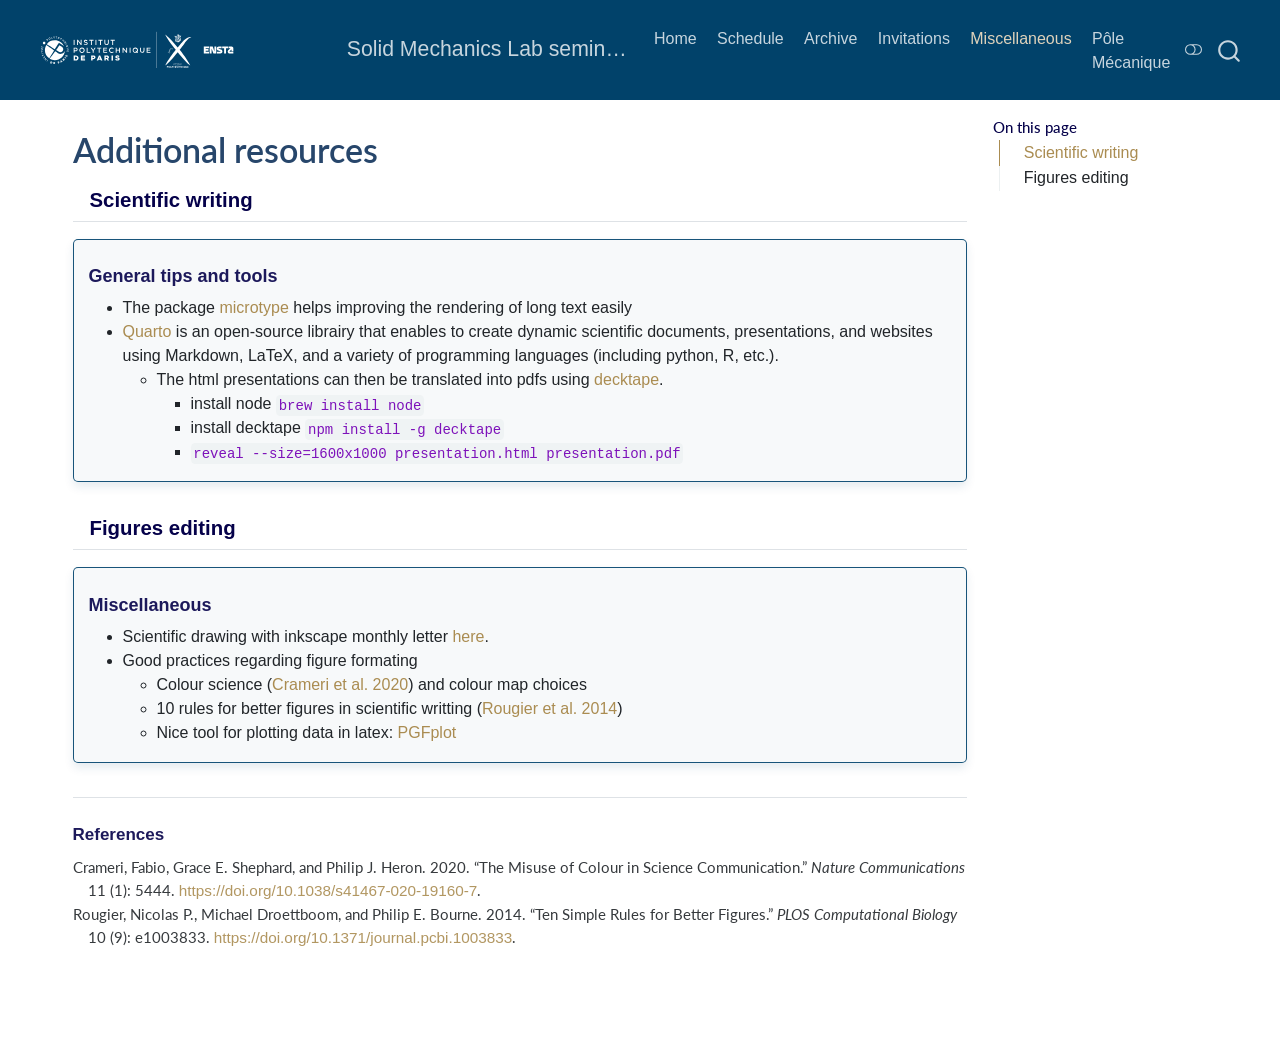
==== AdditionalResources.html @ 4ec73f39 "Built site for gh-pages" ====
<!DOCTYPE html>
<html xmlns="http://www.w3.org/1999/xhtml" lang="en" xml:lang="en"><head>

<meta charset="utf-8">
<meta name="generator" content="quarto-1.10.18">

<meta name="viewport" content="width=device-width, initial-scale=1.0, user-scalable=yes">


<title>Additional resources – Solid Mechanics Lab seminar series</title>
<style>
/* Default styles provided by pandoc.
** See https://pandoc.org/MANUAL.html#variables-for-html for config info.
*/
span.smallcaps{font-variant: small-caps;}
div.columns{display: flex; gap: 1.5em;}
div.column{flex: auto;}
@media screen {
div.columns{gap: min(4vw, 1.5em);}
div.column{overflow-x: auto;}
}
div.hanging-indent{margin-left: 1.5em; text-indent: -1.5em;}
ul.task-list{list-style: none;}
ul.task-list li input[type="checkbox"] {
  width: 0.8em;
  margin: 0 0.8em 0.2em -1em; /* quarto-specific, see https://github.com/quarto-dev/quarto-cli/issues/4556 */ 
  vertical-align: middle;
}
/* CSS for citations */
div.csl-bib-body { }
div.csl-entry {
  clear: both;
}
.hanging-indent div.csl-entry {
  margin-left:2em;
  text-indent:-2em;
}
div.csl-left-margin {
  min-width:2em;
  float:left;
}
div.csl-right-inline {
  margin-left:2em;
  padding-left:1em;
}
div.csl-indent {
  margin-left: 2em;
}</style>


<script src="site_libs/quarto-nav/quarto-nav.js"></script>
<script src="site_libs/quarto-nav/headroom.min.js"></script>
<script src="site_libs/clipboard/clipboard.min.js"></script>
<script src="site_libs/quarto-search/autocomplete.umd.js"></script>
<script src="site_libs/quarto-search/fuse.min.js"></script>
<script src="site_libs/quarto-search/quarto-search.js"></script>
<meta name="quarto:offset" content="./">
<script src="site_libs/quarto-html/quarto.js" type="module"></script>
<script src="site_libs/quarto-html/tabsets/tabsets.js" type="module"></script>
<script src="site_libs/quarto-html/popper.min.js"></script>
<script src="site_libs/quarto-html/tippy.umd.min.js"></script>
<script src="site_libs/quarto-html/anchor.min.js"></script>
<link href="site_libs/quarto-html/tippy.css" rel="stylesheet">
<link href="site_libs/quarto-html/quarto-syntax-highlighting-64a204ab8560d761af7679ceaba22944.css" rel="stylesheet" class="quarto-color-scheme" id="quarto-text-highlighting-styles">
<link href="site_libs/quarto-html/quarto-syntax-highlighting-dark-b85bc7c33db8c58e0ec93c3465666fed.css" rel="stylesheet" class="quarto-color-scheme quarto-color-alternate" id="quarto-text-highlighting-styles">
<link href="site_libs/quarto-html/quarto-syntax-highlighting-64a204ab8560d761af7679ceaba22944.css" rel="stylesheet" class="quarto-color-scheme-extra" id="quarto-text-highlighting-styles">
<script src="site_libs/bootstrap/bootstrap.min.js"></script>
<link href="site_libs/bootstrap/bootstrap-icons.css" rel="stylesheet">
<link href="site_libs/bootstrap/bootstrap-dbc9a0e3a4f76db7ffe2817734a18e4c.min.css" rel="stylesheet" append-hash="true" class="quarto-color-scheme" id="quarto-bootstrap" data-mode="light">
<link href="site_libs/bootstrap/bootstrap-dark-352607e11c19c17ea2bcebcb1cfaf583.min.css" rel="stylesheet" append-hash="true" class="quarto-color-scheme quarto-color-alternate" id="quarto-bootstrap" data-mode="dark">
<link href="site_libs/bootstrap/bootstrap-dbc9a0e3a4f76db7ffe2817734a18e4c.min.css" rel="stylesheet" append-hash="true" class="quarto-color-scheme-extra" id="quarto-bootstrap" data-mode="light">
<script src="site_libs/quarto-contrib/iconify-2.1.0/iconify-icon.min.js"></script>
<script id="quarto-search-options" type="application/json">{
  "location": "navbar",
  "copy-button": false,
  "collapse-after": 3,
  "panel-placement": "end",
  "type": "overlay",
  "limit": 50,
  "keyboard-shortcut": [
    "f",
    "/",
    "s"
  ],
  "show-item-context": false,
  "language": {
    "search-no-results-text": "No results",
    "search-matching-documents-text": "matching documents",
    "search-copy-link-title": "Copy link to search",
    "search-hide-matches-text": "Hide additional matches",
    "search-more-match-text": "more match in this document",
    "search-more-matches-text": "more matches in this document",
    "search-clear-button-title": "Clear",
    "search-text-placeholder": "",
    "search-detached-cancel-button-title": "Cancel",
    "search-submit-button-title": "Submit",
    "search-label": "Search"
  }
}</script>


<link rel="stylesheet" href="styles.css">
</head>

<body class="nav-fixed quarto-light"><script id="quarto-html-before-body" type="application/javascript">
    const toggleBodyColorMode = (bsSheetEl) => {
      const mode = bsSheetEl.getAttribute("data-mode");
      const bodyEl = window.document.querySelector("body");
      if (mode === "dark") {
        bodyEl.classList.add("quarto-dark");
        bodyEl.classList.remove("quarto-light");
      } else {
        bodyEl.classList.add("quarto-light");
        bodyEl.classList.remove("quarto-dark");
      }
    }
    const toggleBodyColorPrimary = () => {
      const bsSheetEl = window.document.querySelector("link#quarto-bootstrap:not([rel=disabled-stylesheet])");
      if (bsSheetEl) {
        toggleBodyColorMode(bsSheetEl);
      }
    }
    const setColorSchemeToggle = (alternate) => {
      const toggles = window.document.querySelectorAll('.quarto-color-scheme-toggle');
      for (let i=0; i < toggles.length; i++) {
        const toggle = toggles[i];
        if (toggle) {
          if (alternate) {
            toggle.classList.add("alternate");
          } else {
            toggle.classList.remove("alternate");
          }
        }
      }
    };
    const toggleColorMode = (alternate) => {
      // Switch the stylesheets
      const primaryStylesheets = window.document.querySelectorAll('link.quarto-color-scheme:not(.quarto-color-alternate)');
      const alternateStylesheets = window.document.querySelectorAll('link.quarto-color-scheme.quarto-color-alternate');
      manageTransitions('#quarto-margin-sidebar .nav-link', false);
      if (alternate) {
        // note: dark is layered on light, we don't disable primary!
        enableStylesheet(alternateStylesheets);
        for (const sheetNode of alternateStylesheets) {
          if (sheetNode.id === "quarto-bootstrap") {
            toggleBodyColorMode(sheetNode);
          }
        }
      } else {
        disableStylesheet(alternateStylesheets);
        enableStylesheet(primaryStylesheets)
        toggleBodyColorPrimary();
      }
      manageTransitions('#quarto-margin-sidebar .nav-link', true);
      // Switch the toggles
      setColorSchemeToggle(alternate)
      // Hack to workaround the fact that safari doesn't
      // properly recolor the scrollbar when toggling (#1455)
      if (navigator.userAgent.indexOf('Safari') > 0 && navigator.userAgent.indexOf('Chrome') == -1) {
        manageTransitions("body", false);
        window.scrollTo(0, 1);
        setTimeout(() => {
          window.scrollTo(0, 0);
          manageTransitions("body", true);
        }, 40);
      }
    }
    const disableStylesheet = (stylesheets) => {
      for (let i=0; i < stylesheets.length; i++) {
        const stylesheet = stylesheets[i];
        stylesheet.rel = 'disabled-stylesheet';
      }
    }
    const enableStylesheet = (stylesheets) => {
      for (let i=0; i < stylesheets.length; i++) {
        const stylesheet = stylesheets[i];
        if(stylesheet.rel !== 'stylesheet') { // for Chrome, which will still FOUC without this check
          stylesheet.rel = 'stylesheet';
        }
      }
    }
    const manageTransitions = (selector, allowTransitions) => {
      const els = window.document.querySelectorAll(selector);
      for (let i=0; i < els.length; i++) {
        const el = els[i];
        if (allowTransitions) {
          el.classList.remove('notransition');
        } else {
          el.classList.add('notransition');
        }
      }
    }
    const isFileUrl = () => {
      return window.location.protocol === 'file:';
    }
    const hasAlternateSentinel = () => {
      let styleSentinel = getColorSchemeSentinel();
      if (styleSentinel !== null) {
        return styleSentinel === "alternate";
      } else {
        return false;
      }
    }
    const setStyleSentinel = (alternate) => {
      const value = alternate ? "alternate" : "default";
      if (!isFileUrl()) {
        window.localStorage.setItem("quarto-color-scheme", value);
      } else {
        localAlternateSentinel = value;
      }
    }
    const getColorSchemeSentinel = () => {
      if (!isFileUrl()) {
        const storageValue = window.localStorage.getItem("quarto-color-scheme");
        return storageValue != null ? storageValue : localAlternateSentinel;
      } else {
        return localAlternateSentinel;
      }
    }
    const toggleGiscusIfUsed = (isAlternate, darkModeDefault) => {
      const baseTheme = document.querySelector('#giscus-base-theme')?.value ?? 'light';
      const alternateTheme = document.querySelector('#giscus-alt-theme')?.value ?? 'dark';
      let newTheme = '';
      if(authorPrefersDark) {
        newTheme = isAlternate ? baseTheme : alternateTheme;
      } else {
        newTheme = isAlternate ? alternateTheme : baseTheme;
      }
      const changeGiscusTheme = () => {
        // From: https://github.com/giscus/giscus/issues/336
        const sendMessage = (message) => {
          const iframe = document.querySelector('iframe.giscus-frame');
          if (!iframe) return;
          iframe.contentWindow.postMessage({ giscus: message }, 'https://giscus.app');
        }
        sendMessage({
          setConfig: {
            theme: newTheme
          }
        });
      }
      const isGiscussLoaded = window.document.querySelector('iframe.giscus-frame') !== null;
      if (isGiscussLoaded) {
        changeGiscusTheme();
      }
    };
    const authorPrefersDark = false;
    const darkModeDefault = authorPrefersDark;
      document.querySelector('link#quarto-text-highlighting-styles.quarto-color-scheme-extra').rel = 'disabled-stylesheet';
      document.querySelector('link#quarto-bootstrap.quarto-color-scheme-extra').rel = 'disabled-stylesheet';
    let localAlternateSentinel = darkModeDefault ? 'alternate' : 'default';
    // Dark / light mode switch
    window.quartoToggleColorScheme = () => {
      // Read the current dark / light value
      let toAlternate = !hasAlternateSentinel();
      toggleColorMode(toAlternate);
      setStyleSentinel(toAlternate);
      toggleGiscusIfUsed(toAlternate, darkModeDefault);
      window.dispatchEvent(new Event('resize'));
    };
    // Switch to dark mode if need be
    if (hasAlternateSentinel()) {
      toggleColorMode(true);
    } else {
      toggleColorMode(false);
    }
  </script>

<div id="quarto-search-results"></div>
  <header id="quarto-header" class="headroom fixed-top">
    <nav class="navbar navbar-expand-lg " data-bs-theme="dark">
      <div class="navbar-container container-fluid">
      <div class="navbar-brand-container mx-auto">
    <a href="./index.html" class="navbar-brand navbar-brand-logo">
    <img src="./Resources/Images/Logotype_IPP_X_ENSTA.svg" alt="" class="navbar-logo light-content">
    <img src="./Resources/Images/Logotype_IPP_X_ENSTA.svg" alt="" class="navbar-logo dark-content">
    </a>
    <a class="navbar-brand" href="./index.html">
    <span class="navbar-title">Solid Mechanics Lab seminar series</span>
    </a>
  </div>
            <div id="quarto-search" class="" title="Search"></div>
          <button class="navbar-toggler" type="button" data-bs-toggle="collapse" data-bs-target="#navbarCollapse" aria-controls="navbarCollapse" role="menu" aria-expanded="false" aria-label="Toggle navigation" onclick="if (window.quartoToggleHeadroom) { window.quartoToggleHeadroom(); }">
  <span class="navbar-toggler-icon"></span>
</button>
          <div class="collapse navbar-collapse" id="navbarCollapse">
            <ul class="navbar-nav navbar-nav-scroll ms-auto">
  <li class="nav-item">
    <a class="nav-link" href="./index.html"> 
<span class="menu-text">Home</span></a>
  </li>  
  <li class="nav-item">
    <a class="nav-link" href="./Schedule.html"> 
<span class="menu-text">Schedule</span></a>
  </li>  
  <li class="nav-item">
    <a class="nav-link" href="./PastSeminarsArchive.html"> 
<span class="menu-text">Archive</span></a>
  </li>  
  <li class="nav-item">
    <a class="nav-link" href="./Invitations.html"> 
<span class="menu-text">Invitations</span></a>
  </li>  
  <li class="nav-item">
    <a class="nav-link active" href="./AdditionalResources.html" aria-current="page"> 
<span class="menu-text">Miscellaneous</span></a>
  </li>  
  <li class="nav-item">
    <a class="nav-link" href="https://polemecanique.github.io"> 
<span class="menu-text">Pôle Mécanique</span></a>
  </li>  
</ul>
          </div> <!-- /navcollapse -->
            <div class="quarto-navbar-tools">
  <a href="" class="quarto-color-scheme-toggle quarto-navigation-tool  px-1" onclick="window.quartoToggleColorScheme(); return false;" title="Toggle dark mode"><i class="bi"></i></a>
</div>
      </div> <!-- /container-fluid -->
    </nav>
</header>
<!-- content -->
<div id="quarto-content" class="quarto-container page-columns page-rows-contents page-layout-full page-navbar">
<!-- sidebar -->
<!-- margin-sidebar -->
    <div id="quarto-margin-sidebar" class="sidebar margin-sidebar">
        <nav id="TOC" role="doc-toc" class="toc-active">
    <h2 id="toc-title">On this page</h2>
   
  <ul>
  <li><a href="#b58fc729-690b-4000-b19f-365a4093b2ff7b7b3c2069636f6e6966792066612d736f6c69643a70656e2d6e6962203e7d7d-scientific-writing" id="toc-b58fc729-690b-4000-b19f-365a4093b2ff7b7b3c2069636f6e6966792066612d736f6c69643a70656e2d6e6962203e7d7d-scientific-writing" class="nav-link active" data-scroll-target="#b58fc729-690b-4000-b19f-365a4093b2ff7b7b3c2069636f6e6966792066612d736f6c69643a70656e2d6e6962203e7d7d-scientific-writing"><iconify-icon role="img" inline="" icon="fa-solid:pen-nib" aria-label="Icon pen-nib from fa-solid Iconify.design set." title="Icon pen-nib from fa-solid Iconify.design set."></iconify-icon> &nbsp; Scientific writing</a>
  <ul class="collapse">
  <li><a href="#general-tips-and-tools" id="toc-general-tips-and-tools" class="nav-link" data-scroll-target="#general-tips-and-tools">General tips and tools</a></li>
  </ul></li>
  <li><a href="#b58fc729-690b-4000-b19f-365a4093b2ff7b7b3c2069636f6e696679206661362d736f6c69643a636f6d706173732d6472616674696e67203e7d7d-figures-editing" id="toc-b58fc729-690b-4000-b19f-365a4093b2ff7b7b3c2069636f6e696679206661362d736f6c69643a636f6d706173732d6472616674696e67203e7d7d-figures-editing" class="nav-link" data-scroll-target="#b58fc729-690b-4000-b19f-365a4093b2ff7b7b3c2069636f6e696679206661362d736f6c69643a636f6d706173732d6472616674696e67203e7d7d-figures-editing"><iconify-icon role="img" inline="" icon="fa6-solid:compass-drafting" aria-label="Icon compass-drafting from fa6-solid Iconify.design set." title="Icon compass-drafting from fa6-solid Iconify.design set."></iconify-icon> &nbsp; Figures editing</a>
  <ul class="collapse">
  <li><a href="#miscellaneous" id="toc-miscellaneous" class="nav-link" data-scroll-target="#miscellaneous">Miscellaneous</a></li>
  </ul></li>
  </ul>
</nav>
    </div>
<!-- main -->
<main class="content column-page-left" id="quarto-document-content">


<header id="title-block-header" class="quarto-title-block default">
<div class="quarto-title">
<h1 class="title">Additional resources</h1>
</div>



<div class="quarto-title-meta column-page-left">

    
  
    
  </div>
  


</header>


<section id="b58fc729-690b-4000-b19f-365a4093b2ff7b7b3c2069636f6e6966792066612d736f6c69643a70656e2d6e6962203e7d7d-scientific-writing" class="level2">
<h2 class="anchored" data-anchor-id="b58fc729-690b-4000-b19f-365a4093b2ff7b7b3c2069636f6e6966792066612d736f6c69643a70656e2d6e6962203e7d7d-scientific-writing"><iconify-icon role="img" inline="" icon="fa-solid:pen-nib" aria-label="Icon pen-nib from fa-solid Iconify.design set." title="Icon pen-nib from fa-solid Iconify.design set."></iconify-icon> &nbsp; Scientific writing</h2>
<section id="general-tips-and-tools" class="level3 talk-card">
<h3 class="anchored" data-anchor-id="general-tips-and-tools">General tips and tools</h3>
<ul>
<li>The package <a href="https://ctan.org/pkg/microtype">microtype</a> helps improving the rendering of long text easily</li>
<li><a href="https://quarto.org/">Quarto</a> is an open-source librairy that enables to create dynamic scientific documents, presentations, and websites using Markdown, LaTeX, and a variety of programming languages (including python, R, etc.).
<ul>
<li>The html presentations can then be translated into pdfs using <a href="https://github.com/astefanutti/decktape">decktape</a>.
<ul>
<li>install node <code>brew install node</code></li>
<li>install decktape <code>npm install -g decktape</code></li>
<li><code>reveal --size=1600x1000 presentation.html presentation.pdf</code></li>
</ul></li>
</ul></li>
</ul>
</section>
</section>
<section id="b58fc729-690b-4000-b19f-365a4093b2ff7b7b3c2069636f6e696679206661362d736f6c69643a636f6d706173732d6472616674696e67203e7d7d-figures-editing" class="level2">
<h2 class="anchored" data-anchor-id="b58fc729-690b-4000-b19f-365a4093b2ff7b7b3c2069636f6e696679206661362d736f6c69643a636f6d706173732d6472616674696e67203e7d7d-figures-editing"><iconify-icon role="img" inline="" icon="fa6-solid:compass-drafting" aria-label="Icon compass-drafting from fa6-solid Iconify.design set." title="Icon compass-drafting from fa6-solid Iconify.design set."></iconify-icon> &nbsp; Figures editing</h2>
<section id="miscellaneous" class="level3 talk-card">
<h3 class="anchored" data-anchor-id="miscellaneous">Miscellaneous</h3>
<ul>
<li>Scientific drawing with inkscape monthly letter <a href="https://dsinkscape.substack.com/about">here</a>.</li>
<li>Good practices regarding figure formating
<ul>
<li>Colour science <span class="citation" data-cites="crameriMisuseColourScience2020a">(<a href="#ref-crameriMisuseColourScience2020a" role="doc-biblioref">Crameri et al. 2020</a>)</span> and colour map choices</li>
<li>10 rules for better figures in scientific writting <span class="citation" data-cites="rougierTenSimpleRules2014a">(<a href="#ref-rougierTenSimpleRules2014a" role="doc-biblioref">Rougier et al. 2014</a>)</span></li>
<li>Nice tool for plotting data in latex: <a href="https://pgfplots.net/">PGFplot</a></li>
</ul></li>
</ul>
</section>



</section>

<div id="quarto-appendix" class="default"><section class="quarto-appendix-contents" role="doc-bibliography" id="quarto-bibliography"><h2 class="anchored quarto-appendix-heading">References</h2><div id="refs" class="references csl-bib-body hanging-indent" role="list">
<div id="ref-crameriMisuseColourScience2020a" class="csl-entry" role="listitem">
Crameri, Fabio, Grace E. Shephard, and Philip J. Heron. 2020. <span>“The Misuse of Colour in Science Communication.”</span> <em>Nature Communications</em> 11 (1): 5444. <a href="https://doi.org/10.1038/s41467-020-19160-7">https://doi.org/10.1038/s41467-020-19160-7</a>.
</div>
<div id="ref-rougierTenSimpleRules2014a" class="csl-entry" role="listitem">
Rougier, Nicolas P., Michael Droettboom, and Philip E. Bourne. 2014. <span>“Ten <span>Simple Rules</span> for <span>Better Figures</span>.”</span> <em>PLOS Computational Biology</em> 10 (9): e1003833. <a href="https://doi.org/10.1371/journal.pcbi.1003833">https://doi.org/10.1371/journal.pcbi.1003833</a>.
</div>
</div></section></div></main> <!-- /main -->
<script id="quarto-html-after-body" type="application/javascript">
  window.document.addEventListener("DOMContentLoaded", function (event) {
    // Ensure there is a toggle, if there isn't float one in the top right
    if (window.document.querySelector('.quarto-color-scheme-toggle') === null) {
      const a = window.document.createElement('a');
      a.classList.add('top-right');
      a.classList.add('quarto-color-scheme-toggle');
      a.href = "";
      a.onclick = function() { try { window.quartoToggleColorScheme(); } catch {} return false; };
      const i = window.document.createElement("i");
      i.classList.add('bi');
      a.appendChild(i);
      window.document.body.appendChild(a);
    }
    setColorSchemeToggle(hasAlternateSentinel())
    const icon = "";
    const anchorJS = new window.AnchorJS();
    anchorJS.options = {
      placement: 'right',
      icon: icon
    };
    anchorJS.add('.anchored');
    const isCodeAnnotation = (el) => {
      for (const clz of el.classList) {
        if (clz.startsWith('code-annotation-')) {                     
          return true;
        }
      }
      return false;
    }
    const onCopySuccess = function(e) {
      // button target
      const button = e.trigger;
      // don't keep focus
      button.blur();
      // flash "checked"
      button.classList.add('code-copy-button-checked');
      var currentTitle = button.getAttribute("title");
      button.setAttribute("title", "Copied!");
      let tooltip;
      if (window.bootstrap) {
        button.setAttribute("data-bs-toggle", "tooltip");
        button.setAttribute("data-bs-placement", "left");
        button.setAttribute("data-bs-title", "Copied!");
        tooltip = new bootstrap.Tooltip(button, 
          { trigger: "manual", 
            customClass: "code-copy-button-tooltip",
            offset: [0, -8]});
        tooltip.show();    
      }
      setTimeout(function() {
        if (tooltip) {
          tooltip.hide();
          button.removeAttribute("data-bs-title");
          button.removeAttribute("data-bs-toggle");
          button.removeAttribute("data-bs-placement");
        }
        button.setAttribute("title", currentTitle);
        button.classList.remove('code-copy-button-checked');
      }, 1000);
      // clear code selection
      e.clearSelection();
    }
    const getTextToCopy = function(trigger) {
      const outerScaffold = trigger.parentElement.cloneNode(true);
      const codeEl = outerScaffold.querySelector('code');
      for (const childEl of codeEl.children) {
        if (isCodeAnnotation(childEl)) {
          childEl.remove();
        }
      }
      return codeEl.innerText;
    }
    const clipboard = new window.ClipboardJS('.code-copy-button:not([data-in-quarto-modal])', {
      text: getTextToCopy
    });
    clipboard.on('success', onCopySuccess);
    if (window.document.getElementById('quarto-embedded-source-code-modal')) {
      const clipboardModal = new window.ClipboardJS('.code-copy-button[data-in-quarto-modal]', {
        text: getTextToCopy,
        container: window.document.getElementById('quarto-embedded-source-code-modal')
      });
      clipboardModal.on('success', onCopySuccess);
    }
      var localhostRegex = new RegExp(/^(?:http|https):\/\/localhost\:?[0-9]*\//);
      var mailtoRegex = new RegExp(/^mailto:/);
        var filterRegex = new RegExp("https:\/\/polemecanique\.github\.io\/");
      var isInternal = (href) => {
          return filterRegex.test(href) || localhostRegex.test(href) || mailtoRegex.test(href);
      }
      // Inspect non-navigation links and adorn them if external
     var links = window.document.querySelectorAll('a[href]:not(.nav-link):not(.navbar-brand):not(.toc-action):not(.sidebar-link):not(.sidebar-item-toggle):not(.pagination-link):not(.no-external):not([aria-hidden]):not(.dropdown-item):not(.quarto-navigation-tool):not(.about-link)');
      for (var i=0; i<links.length; i++) {
        const link = links[i];
        if (!isInternal(link.href)) {
          // undo the damage that might have been done by quarto-nav.js in the case of
          // links that we want to consider external
          if (link.dataset.originalHref !== undefined) {
            link.href = link.dataset.originalHref;
          }
        }
      }
    function tippyHover(el, contentFn, onTriggerFn, onUntriggerFn) {
      const config = {
        allowHTML: true,
        maxWidth: 500,
        delay: 100,
        arrow: false,
        appendTo: function(el) {
            return el.parentElement;
        },
        interactive: true,
        interactiveBorder: 10,
        theme: 'quarto',
        placement: 'bottom-start',
      };
      if (contentFn) {
        config.content = contentFn;
      }
      if (onTriggerFn) {
        config.onTrigger = onTriggerFn;
      }
      if (onUntriggerFn) {
        config.onUntrigger = onUntriggerFn;
      }
      window.tippy(el, config); 
    }
    const noterefs = window.document.querySelectorAll('a[role="doc-noteref"]');
    for (var i=0; i<noterefs.length; i++) {
      const ref = noterefs[i];
      tippyHover(ref, function() {
        // use id or data attribute instead here
        let href = ref.getAttribute('data-footnote-href') || ref.getAttribute('href');
        try { href = new URL(href).hash; } catch {}
        const id = href.replace(/^#\/?/, "");
        const note = window.document.getElementById(id);
        if (note) {
          return note.innerHTML;
        } else {
          return "";
        }
      });
    }
    const xrefs = window.document.querySelectorAll('a.quarto-xref');
    const processXRef = (id, note) => {
      // Strip column container classes
      const stripColumnClz = (el) => {
        el.classList.remove("page-full", "page-columns");
        if (el.children) {
          for (const child of el.children) {
            stripColumnClz(child);
          }
        }
      }
      stripColumnClz(note)
      if (id === null || id.startsWith('sec-')) {
        // Special case sections, only their first couple elements
        const container = document.createElement("div");
        if (note.children && note.children.length > 2) {
          container.appendChild(note.children[0].cloneNode(true));
          for (let i = 1; i < note.children.length; i++) {
            const child = note.children[i];
            if (child.tagName === "P" && child.innerText === "") {
              continue;
            } else {
              container.appendChild(child.cloneNode(true));
              break;
            }
          }
          if (window.Quarto?.typesetMath) {
            window.Quarto.typesetMath(container);
          }
          return container.innerHTML
        } else {
          if (window.Quarto?.typesetMath) {
            window.Quarto.typesetMath(note);
          }
          return note.innerHTML;
        }
      } else {
        // Remove any anchor links if they are present
        const anchorLink = note.querySelector('a.anchorjs-link');
        if (anchorLink) {
          anchorLink.remove();
        }
        if (window.Quarto?.typesetMath) {
          window.Quarto.typesetMath(note);
        }
        if (note.classList.contains("callout")) {
          return note.outerHTML;
        } else {
          return note.innerHTML;
        }
      }
    }
    for (var i=0; i<xrefs.length; i++) {
      const xref = xrefs[i];
      tippyHover(xref, undefined, function(instance) {
        instance.disable();
        let url = xref.getAttribute('href');
        let hash = undefined; 
        if (url.startsWith('#')) {
          hash = url;
        } else {
          try { hash = new URL(url).hash; } catch {}
        }
        if (hash) {
          const id = hash.replace(/^#\/?/, "");
          const note = window.document.getElementById(id);
          if (note !== null) {
            try {
              const html = processXRef(id, note.cloneNode(true));
              instance.setContent(html);
            } finally {
              instance.enable();
              instance.show();
            }
          } else {
            // See if we can fetch this
            fetch(url.split('#')[0])
            .then(res => res.text())
            .then(html => {
              const parser = new DOMParser();
              const htmlDoc = parser.parseFromString(html, "text/html");
              const note = htmlDoc.getElementById(id);
              if (note !== null) {
                const html = processXRef(id, note);
                instance.setContent(html);
              } 
            }).finally(() => {
              instance.enable();
              instance.show();
            });
          }
        } else {
          // See if we can fetch a full url (with no hash to target)
          // This is a special case and we should probably do some content thinning / targeting
          fetch(url)
          .then(res => res.text())
          .then(html => {
            const parser = new DOMParser();
            const htmlDoc = parser.parseFromString(html, "text/html");
            const note = htmlDoc.querySelector('main.content');
            if (note !== null) {
              // This should only happen for chapter cross references
              // (since there is no id in the URL)
              // remove the first header
              if (note.children.length > 0 && note.children[0].tagName === "HEADER") {
                note.children[0].remove();
              }
              const html = processXRef(null, note);
              instance.setContent(html);
            } 
          }).finally(() => {
            instance.enable();
            instance.show();
          });
        }
      }, function(instance) {
      });
    }
        let selectedAnnoteEl;
        const selectorForAnnotation = ( cell, annotation) => {
          let cellAttr = 'data-code-cell="' + cell + '"';
          let lineAttr = 'data-code-annotation="' +  annotation + '"';
          const selector = 'span[' + cellAttr + '][' + lineAttr + ']';
          return selector;
        }
        const selectCodeLines = (annoteEl) => {
          const doc = window.document;
          const targetCell = annoteEl.getAttribute("data-target-cell");
          const targetAnnotation = annoteEl.getAttribute("data-target-annotation");
          const annoteSpan = window.document.querySelector(selectorForAnnotation(targetCell, targetAnnotation));
          const lines = annoteSpan.getAttribute("data-code-lines").split(",");
          const lineIds = lines.map((line) => {
            return targetCell + "-" + line;
          })
          let top = null;
          let height = null;
          let parent = null;
          if (lineIds.length > 0) {
              //compute the position of the single el (top and bottom and make a div)
              const el = window.document.getElementById(lineIds[0]);
              top = el.offsetTop;
              height = el.offsetHeight;
              parent = el.parentElement.parentElement;
            if (lineIds.length > 1) {
              const lastEl = window.document.getElementById(lineIds[lineIds.length - 1]);
              const bottom = lastEl.offsetTop + lastEl.offsetHeight;
              height = bottom - top;
            }
            if (top !== null && height !== null && parent !== null) {
              // cook up a div (if necessary) and position it 
              let div = window.document.getElementById("code-annotation-line-highlight");
              if (div === null) {
                div = window.document.createElement("div");
                div.setAttribute("id", "code-annotation-line-highlight");
                div.style.position = 'absolute';
                parent.appendChild(div);
              }
              div.style.top = top - 2 + "px";
              div.style.height = height + 4 + "px";
              div.style.left = 0;
              let gutterDiv = window.document.getElementById("code-annotation-line-highlight-gutter");
              if (gutterDiv === null) {
                gutterDiv = window.document.createElement("div");
                gutterDiv.setAttribute("id", "code-annotation-line-highlight-gutter");
                gutterDiv.style.position = 'absolute';
                const codeCell = window.document.getElementById(targetCell);
                const gutter = codeCell.querySelector('.code-annotation-gutter');
                gutter.appendChild(gutterDiv);
              }
              gutterDiv.style.top = top - 2 + "px";
              gutterDiv.style.height = height + 4 + "px";
            }
            selectedAnnoteEl = annoteEl;
          }
        };
        const unselectCodeLines = () => {
          const elementsIds = ["code-annotation-line-highlight", "code-annotation-line-highlight-gutter"];
          elementsIds.forEach((elId) => {
            const div = window.document.getElementById(elId);
            if (div) {
              div.remove();
            }
          });
          selectedAnnoteEl = undefined;
        };
          // Handle positioning of the toggle
      window.addEventListener(
        "resize",
        throttle(() => {
          elRect = undefined;
          if (selectedAnnoteEl) {
            selectCodeLines(selectedAnnoteEl);
          }
        }, 10)
      );
      function throttle(fn, ms) {
      let throttle = false;
      let timer;
        return (...args) => {
          if(!throttle) { // first call gets through
              fn.apply(this, args);
              throttle = true;
          } else { // all the others get throttled
              if(timer) clearTimeout(timer); // cancel #2
              timer = setTimeout(() => {
                fn.apply(this, args);
                timer = throttle = false;
              }, ms);
          }
        };
      }
        // Attach click handler to the DT
        const annoteDls = window.document.querySelectorAll('dt[data-target-cell]');
        for (const annoteDlNode of annoteDls) {
          annoteDlNode.addEventListener('click', (event) => {
            const clickedEl = event.target;
            if (clickedEl !== selectedAnnoteEl) {
              unselectCodeLines();
              const activeEl = window.document.querySelector('dt[data-target-cell].code-annotation-active');
              if (activeEl) {
                activeEl.classList.remove('code-annotation-active');
              }
              selectCodeLines(clickedEl);
              clickedEl.classList.add('code-annotation-active');
            } else {
              // Unselect the line
              unselectCodeLines();
              clickedEl.classList.remove('code-annotation-active');
            }
          });
        }
    const findCites = (el) => {
      const parentEl = el.parentElement;
      if (parentEl) {
        const cites = parentEl.dataset.cites;
        if (cites) {
          return {
            el,
            cites: cites.split(' ')
          };
        } else {
          return findCites(el.parentElement)
        }
      } else {
        return undefined;
      }
    };
    var bibliorefs = window.document.querySelectorAll('a[role="doc-biblioref"]');
    for (var i=0; i<bibliorefs.length; i++) {
      const ref = bibliorefs[i];
      const citeInfo = findCites(ref);
      if (citeInfo) {
        tippyHover(citeInfo.el, function() {
          var popup = window.document.createElement('div');
          citeInfo.cites.forEach(function(cite) {
            var citeDiv = window.document.createElement('div');
            citeDiv.classList.add('hanging-indent');
            citeDiv.classList.add('csl-entry');
            var biblioDiv = window.document.getElementById('ref-' + cite);
            if (biblioDiv) {
              citeDiv.innerHTML = biblioDiv.innerHTML;
            }
            popup.appendChild(citeDiv);
          });
          return popup.innerHTML;
        });
      }
    }
  });
  </script>
</div> <!-- /content -->




</body></html>
---- site_libs/quarto-html/tippy.css ----
.tippy-box[data-animation=fade][data-state=hidden]{opacity:0}[data-tippy-root]{max-width:calc(100vw - 10px)}.tippy-box{position:relative;background-color:#333;color:#fff;border-radius:4px;font-size:14px;line-height:1.4;white-space:normal;outline:0;transition-property:transform,visibility,opacity}.tippy-box[data-placement^=top]>.tippy-arrow{bottom:0}.tippy-box[data-placement^=top]>.tippy-arrow:before{bottom:-7px;left:0;border-width:8px 8px 0;border-top-color:initial;transform-origin:center top}.tippy-box[data-placement^=bottom]>.tippy-arrow{top:0}.tippy-box[data-placement^=bottom]>.tippy-arrow:before{top:-7px;left:0;border-width:0 8px 8px;border-bottom-color:initial;transform-origin:center bottom}.tippy-box[data-placement^=left]>.tippy-arrow{right:0}.tippy-box[data-placement^=left]>.tippy-arrow:before{border-width:8px 0 8px 8px;border-left-color:initial;right:-7px;transform-origin:center left}.tippy-box[data-placement^=right]>.tippy-arrow{left:0}.tippy-box[data-placement^=right]>.tippy-arrow:before{left:-7px;border-width:8px 8px 8px 0;border-right-color:initial;transform-origin:center right}.tippy-box[data-inertia][data-state=visible]{transition-timing-function:cubic-bezier(.54,1.5,.38,1.11)}.tippy-arrow{width:16px;height:16px;color:#333}.tippy-arrow:before{content:"";position:absolute;border-color:transparent;border-style:solid}.tippy-content{position:relative;padding:5px 9px;z-index:1}
---- site_libs/quarto-html/quarto-syntax-highlighting-64a204ab8560d761af7679ceaba22944.css ----
/* quarto syntax highlight colors */
:root {
  --quarto-hl-ot-color: #003B4F;
  --quarto-hl-at-color: #657422;
  --quarto-hl-ss-color: #20794D;
  --quarto-hl-an-color: #5E5E5E;
  --quarto-hl-fu-color: #4758AB;
  --quarto-hl-st-color: #20794D;
  --quarto-hl-cf-color: #003B4F;
  --quarto-hl-op-color: #5E5E5E;
  --quarto-hl-er-color: #AD0000;
  --quarto-hl-bn-color: #AD0000;
  --quarto-hl-al-color: #AD0000;
  --quarto-hl-va-color: #111111;
  --quarto-hl-bu-color: inherit;
  --quarto-hl-ex-color: inherit;
  --quarto-hl-pp-color: #AD0000;
  --quarto-hl-in-color: #5E5E5E;
  --quarto-hl-vs-color: #20794D;
  --quarto-hl-wa-color: #5E5E5E;
  --quarto-hl-do-color: #5E5E5E;
  --quarto-hl-im-color: #00769E;
  --quarto-hl-ch-color: #20794D;
  --quarto-hl-dt-color: #AD0000;
  --quarto-hl-fl-color: #AD0000;
  --quarto-hl-co-color: #5E5E5E;
  --quarto-hl-cv-color: #5E5E5E;
  --quarto-hl-cn-color: #8f5902;
  --quarto-hl-sc-color: #5E5E5E;
  --quarto-hl-dv-color: #AD0000;
  --quarto-hl-kw-color: #003B4F;
}

/* other quarto variables */
:root {
  --quarto-font-monospace: SFMono-Regular, Menlo, Monaco, Consolas, "Liberation Mono", "Courier New", monospace;
}

/* syntax highlight based on Pandoc's rules */
pre > code.sourceCode > span {
  color: #003B4F;
}

code.sourceCode > span {
  color: #003B4F;
}

div.sourceCode,
div.sourceCode pre.sourceCode {
  color: #003B4F;
}

/* Normal */
code span {
  color: #003B4F;
}

/* Alert */
code span.al {
  color: #AD0000;
  font-style: inherit;
}

/* Annotation */
code span.an {
  color: #5E5E5E;
  font-style: inherit;
}

/* Attribute */
code span.at {
  color: #657422;
  font-style: inherit;
}

/* BaseN */
code span.bn {
  color: #AD0000;
  font-style: inherit;
}

/* BuiltIn */
code span.bu {
  font-style: inherit;
}

/* ControlFlow */
code span.cf {
  color: #003B4F;
  font-weight: bold;
  font-style: inherit;
}

/* Char */
code span.ch {
  color: #20794D;
  font-style: inherit;
}

/* Constant */
code span.cn {
  color: #8f5902;
  font-style: inherit;
}

/* Comment */
code span.co {
  color: #5E5E5E;
  font-style: inherit;
}

/* CommentVar */
code span.cv {
  color: #5E5E5E;
  font-style: italic;
}

/* Documentation */
code span.do {
  color: #5E5E5E;
  font-style: italic;
}

/* DataType */
code span.dt {
  color: #AD0000;
  font-style: inherit;
}

/* DecVal */
code span.dv {
  color: #AD0000;
  font-style: inherit;
}

/* Error */
code span.er {
  color: #AD0000;
  font-style: inherit;
}

/* Extension */
code span.ex {
  font-style: inherit;
}

/* Float */
code span.fl {
  color: #AD0000;
  font-style: inherit;
}

/* Function */
code span.fu {
  color: #4758AB;
  font-style: inherit;
}

/* Import */
code span.im {
  color: #00769E;
  font-style: inherit;
}

/* Information */
code span.in {
  color: #5E5E5E;
  font-style: inherit;
}

/* Keyword */
code span.kw {
  color: #003B4F;
  font-weight: bold;
  font-style: inherit;
}

/* Operator */
code span.op {
  color: #5E5E5E;
  font-style: inherit;
}

/* Other */
code span.ot {
  color: #003B4F;
  font-style: inherit;
}

/* Preprocessor */
code span.pp {
  color: #AD0000;
  font-style: inherit;
}

/* SpecialChar */
code span.sc {
  color: #5E5E5E;
  font-style: inherit;
}

/* SpecialString */
code span.ss {
  color: #20794D;
  font-style: inherit;
}

/* String */
code span.st {
  color: #20794D;
  font-style: inherit;
}

/* Variable */
code span.va {
  color: #111111;
  font-style: inherit;
}

/* VerbatimString */
code span.vs {
  color: #20794D;
  font-style: inherit;
}

/* Warning */
code span.wa {
  color: #5E5E5E;
  font-style: italic;
}

.prevent-inlining {
  content: "</";
}

/*# sourceMappingURL=9d8d5bb603a83b8298b89080a598c93b.css.map */
---- site_libs/quarto-html/quarto-syntax-highlighting-dark-b85bc7c33db8c58e0ec93c3465666fed.css ----
/* quarto syntax highlight colors */
:root {
  --quarto-hl-al-color: #f07178;
  --quarto-hl-an-color: #d4d0ab;
  --quarto-hl-at-color: #00e0e0;
  --quarto-hl-bn-color: #d4d0ab;
  --quarto-hl-bu-color: #abe338;
  --quarto-hl-ch-color: #abe338;
  --quarto-hl-co-color: #f8f8f2;
  --quarto-hl-cv-color: #ffd700;
  --quarto-hl-cn-color: #ffd700;
  --quarto-hl-cf-color: #ffa07a;
  --quarto-hl-dt-color: #ffa07a;
  --quarto-hl-dv-color: #d4d0ab;
  --quarto-hl-do-color: #f8f8f2;
  --quarto-hl-er-color: #f07178;
  --quarto-hl-ex-color: #00e0e0;
  --quarto-hl-fl-color: #d4d0ab;
  --quarto-hl-fu-color: #ffa07a;
  --quarto-hl-im-color: #abe338;
  --quarto-hl-in-color: #d4d0ab;
  --quarto-hl-kw-color: #ffa07a;
  --quarto-hl-op-color: #ffa07a;
  --quarto-hl-ot-color: #00e0e0;
  --quarto-hl-pp-color: #dcc6e0;
  --quarto-hl-re-color: #00e0e0;
  --quarto-hl-sc-color: #abe338;
  --quarto-hl-ss-color: #abe338;
  --quarto-hl-st-color: #abe338;
  --quarto-hl-va-color: #00e0e0;
  --quarto-hl-vs-color: #abe338;
  --quarto-hl-wa-color: #dcc6e0;
}

/* other quarto variables */
:root {
  --quarto-font-monospace: SFMono-Regular, Menlo, Monaco, Consolas, "Liberation Mono", "Courier New", monospace;
}

/* syntax highlight based on Pandoc's rules */
pre > code.sourceCode > span {
  color: #f8f8f2;
}

code.sourceCode > span {
  color: #f8f8f2;
}

div.sourceCode,
div.sourceCode pre.sourceCode {
  color: #f8f8f2;
}

/* Normal */
code span {
  color: #f8f8f2;
}

/* Alert */
code span.al {
  color: #f07178;
}

/* Annotation */
code span.an {
  color: #d4d0ab;
}

/* Attribute */
code span.at {
  color: #00e0e0;
}

/* BaseN */
code span.bn {
  color: #d4d0ab;
}

/* BuiltIn */
code span.bu {
  color: #abe338;
}

/* ControlFlow */
code span.cf {
  font-weight: bold;
  color: #ffa07a;
}

/* Char */
code span.ch {
  color: #abe338;
}

/* Constant */
code span.cn {
  color: #ffd700;
}

/* Comment */
code span.co {
  font-style: italic;
  color: #f8f8f2;
}

/* CommentVar */
code span.cv {
  color: #ffd700;
}

/* Documentation */
code span.do {
  color: #f8f8f2;
}

/* DataType */
code span.dt {
  color: #ffa07a;
}

/* DecVal */
code span.dv {
  color: #d4d0ab;
}

/* Error */
code span.er {
  color: #f07178;
  text-decoration: underline;
}

/* Extension */
code span.ex {
  font-weight: bold;
  color: #00e0e0;
}

/* Float */
code span.fl {
  color: #d4d0ab;
}

/* Function */
code span.fu {
  color: #ffa07a;
}

/* Import */
code span.im {
  color: #abe338;
}

/* Information */
code span.in {
  color: #d4d0ab;
}

/* Keyword */
code span.kw {
  font-weight: bold;
  color: #ffa07a;
}

/* Operator */
code span.op {
  color: #ffa07a;
}

/* Other */
code span.ot {
  color: #00e0e0;
}

/* Preprocessor */
code span.pp {
  color: #dcc6e0;
}

/* RegionMarker */
code span.re {
  background-color: #f8f8f2;
  color: #00e0e0;
}

/* SpecialChar */
code span.sc {
  color: #abe338;
}

/* SpecialString */
code span.ss {
  color: #abe338;
}

/* String */
code span.st {
  color: #abe338;
}

/* Variable */
code span.va {
  color: #00e0e0;
}

/* VerbatimString */
code span.vs {
  color: #abe338;
}

/* Warning */
code span.wa {
  color: #dcc6e0;
}

.prevent-inlining {
  content: "</";
}

/*# sourceMappingURL=4ed8f1090dec6531da29ab00902aa718.css.map */
---- site_libs/quarto-html/quarto-syntax-highlighting-64a204ab8560d761af7679ceaba22944.css ----
/* quarto syntax highlight colors */
:root {
  --quarto-hl-ot-color: #003B4F;
  --quarto-hl-at-color: #657422;
  --quarto-hl-ss-color: #20794D;
  --quarto-hl-an-color: #5E5E5E;
  --quarto-hl-fu-color: #4758AB;
  --quarto-hl-st-color: #20794D;
  --quarto-hl-cf-color: #003B4F;
  --quarto-hl-op-color: #5E5E5E;
  --quarto-hl-er-color: #AD0000;
  --quarto-hl-bn-color: #AD0000;
  --quarto-hl-al-color: #AD0000;
  --quarto-hl-va-color: #111111;
  --quarto-hl-bu-color: inherit;
  --quarto-hl-ex-color: inherit;
  --quarto-hl-pp-color: #AD0000;
  --quarto-hl-in-color: #5E5E5E;
  --quarto-hl-vs-color: #20794D;
  --quarto-hl-wa-color: #5E5E5E;
  --quarto-hl-do-color: #5E5E5E;
  --quarto-hl-im-color: #00769E;
  --quarto-hl-ch-color: #20794D;
  --quarto-hl-dt-color: #AD0000;
  --quarto-hl-fl-color: #AD0000;
  --quarto-hl-co-color: #5E5E5E;
  --quarto-hl-cv-color: #5E5E5E;
  --quarto-hl-cn-color: #8f5902;
  --quarto-hl-sc-color: #5E5E5E;
  --quarto-hl-dv-color: #AD0000;
  --quarto-hl-kw-color: #003B4F;
}

/* other quarto variables */
:root {
  --quarto-font-monospace: SFMono-Regular, Menlo, Monaco, Consolas, "Liberation Mono", "Courier New", monospace;
}

/* syntax highlight based on Pandoc's rules */
pre > code.sourceCode > span {
  color: #003B4F;
}

code.sourceCode > span {
  color: #003B4F;
}

div.sourceCode,
div.sourceCode pre.sourceCode {
  color: #003B4F;
}

/* Normal */
code span {
  color: #003B4F;
}

/* Alert */
code span.al {
  color: #AD0000;
  font-style: inherit;
}

/* Annotation */
code span.an {
  color: #5E5E5E;
  font-style: inherit;
}

/* Attribute */
code span.at {
  color: #657422;
  font-style: inherit;
}

/* BaseN */
code span.bn {
  color: #AD0000;
  font-style: inherit;
}

/* BuiltIn */
code span.bu {
  font-style: inherit;
}

/* ControlFlow */
code span.cf {
  color: #003B4F;
  font-weight: bold;
  font-style: inherit;
}

/* Char */
code span.ch {
  color: #20794D;
  font-style: inherit;
}

/* Constant */
code span.cn {
  color: #8f5902;
  font-style: inherit;
}

/* Comment */
code span.co {
  color: #5E5E5E;
  font-style: inherit;
}

/* CommentVar */
code span.cv {
  color: #5E5E5E;
  font-style: italic;
}

/* Documentation */
code span.do {
  color: #5E5E5E;
  font-style: italic;
}

/* DataType */
code span.dt {
  color: #AD0000;
  font-style: inherit;
}

/* DecVal */
code span.dv {
  color: #AD0000;
  font-style: inherit;
}

/* Error */
code span.er {
  color: #AD0000;
  font-style: inherit;
}

/* Extension */
code span.ex {
  font-style: inherit;
}

/* Float */
code span.fl {
  color: #AD0000;
  font-style: inherit;
}

/* Function */
code span.fu {
  color: #4758AB;
  font-style: inherit;
}

/* Import */
code span.im {
  color: #00769E;
  font-style: inherit;
}

/* Information */
code span.in {
  color: #5E5E5E;
  font-style: inherit;
}

/* Keyword */
code span.kw {
  color: #003B4F;
  font-weight: bold;
  font-style: inherit;
}

/* Operator */
code span.op {
  color: #5E5E5E;
  font-style: inherit;
}

/* Other */
code span.ot {
  color: #003B4F;
  font-style: inherit;
}

/* Preprocessor */
code span.pp {
  color: #AD0000;
  font-style: inherit;
}

/* SpecialChar */
code span.sc {
  color: #5E5E5E;
  font-style: inherit;
}

/* SpecialString */
code span.ss {
  color: #20794D;
  font-style: inherit;
}

/* String */
code span.st {
  color: #20794D;
  font-style: inherit;
}

/* Variable */
code span.va {
  color: #111111;
  font-style: inherit;
}

/* VerbatimString */
code span.vs {
  color: #20794D;
  font-style: inherit;
}

/* Warning */
code span.wa {
  color: #5E5E5E;
  font-style: italic;
}

.prevent-inlining {
  content: "</";
}

/*# sourceMappingURL=9d8d5bb603a83b8298b89080a598c93b.css.map */
---- styles.css ----
/* css styles */

p {
    font-family: 'Lucida Sans', 'Lucida Sans Regular', 'Lucida Grande', 'Lucida Sans Unicode', Geneva, Verdana, sans-serif;
    font-size: large;
  }

h2 {
    font-family: 'Lucida Sans', 'Lucida Sans Regular', 'Lucida Grande', 'Lucida Sans Unicode', Geneva, Verdana, sans-serif;
    font-size: larger;
    color: #05014a;
  }

li {
    font-family: 'Lucida Sans', 'Lucida Sans Regular', 'Lucida Grande', 'Lucida Sans Unicode', Geneva, Verdana, sans-serif;
    font-size: medium;
  }

  h3 {
    font-family: 'Lucida Sans', 'Lucida Sans Regular', 'Lucida Grande', 'Lucida Sans Unicode', Geneva, Verdana, sans-serif;
    font-size: large;
    color: #05014a;
  }

/* a {text-decoration: none; } */

a { 
    font-family: 'Lucida Sans', 'Lucida Sans Regular', 'Lucida Grande', 'Lucida Sans Unicode', Geneva, Verdana, sans-serif;
  }
a:link { 
    text-decoration: none; 
  } 
  a:visited { 
    text-decoration: none; 
  } 
  a:hover { 
    text-decoration: underline; 
  } 
  a:active { 
    text-decoration: none; 
  }
  
  .talk-card {
    border: 1px solid rgba(0, 67, 109, 0.9);
    padding: 0 15px;
    margin-bottom: 20px;
    border-radius: 5px;
    box-shadow: 0 5px 10px rgba(0, 67, 109, 0.1);
    background-color: rgba(0, 67, 109, 0.03);
    font-family: 'Lucida Sans', 'Lucida Sans Regular', 'Lucida Grande', 'Lucida Sans Unicode', Geneva, Verdana, sans-serif;
    font-size: large;
  }


  .navbar-logo {
    max-height: 50px;
  }
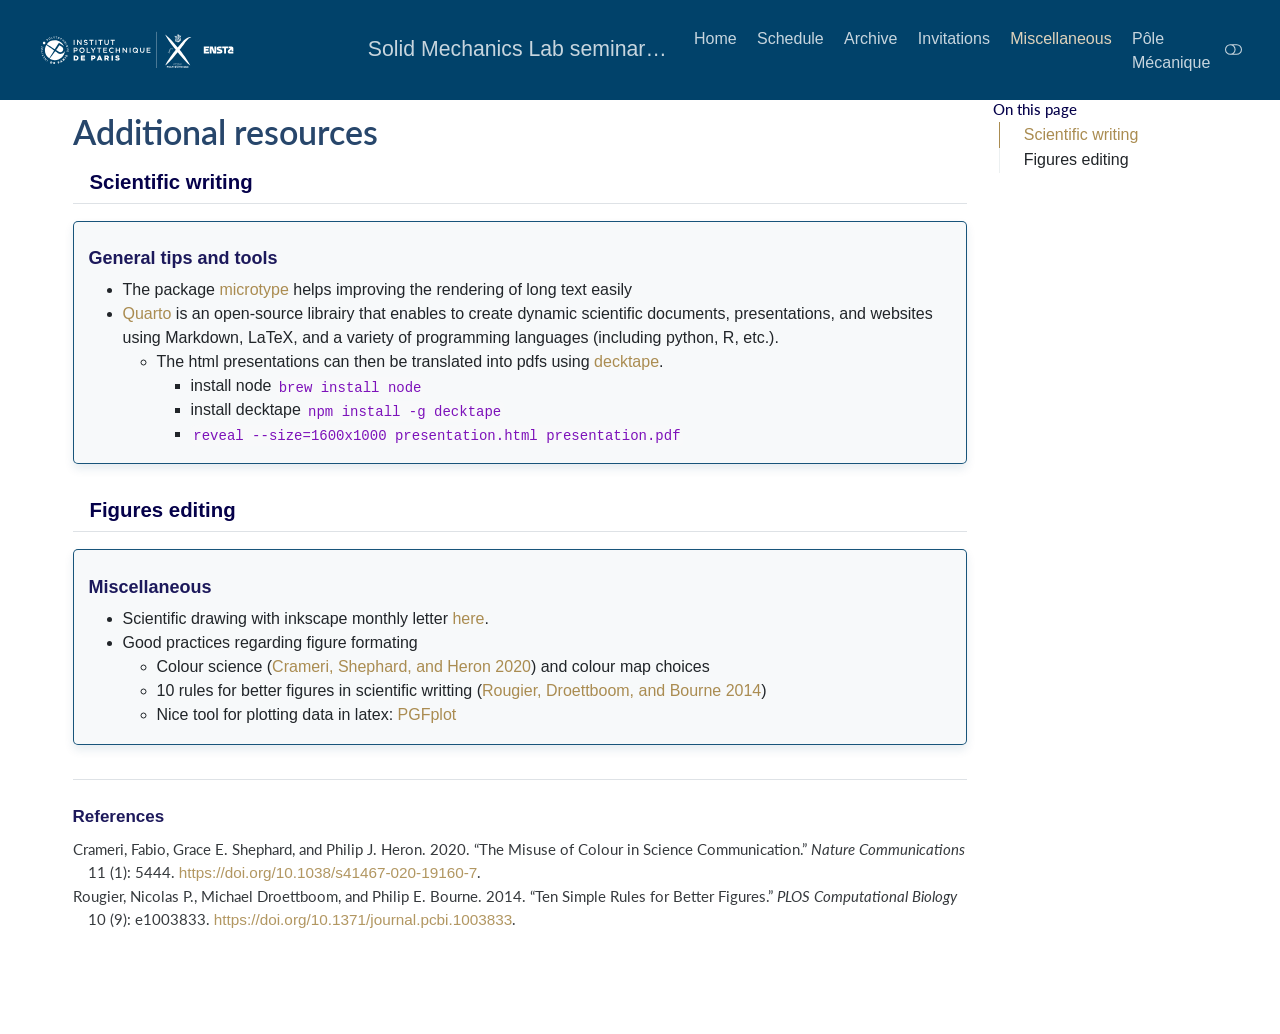
==== commit 07bc8b25: "Built site for gh-pages" ====
--- a/AdditionalResources.html
+++ b/AdditionalResources.html
@@ -2,23 +2,17 @@
 <html xmlns="http://www.w3.org/1999/xhtml" lang="en" xml:lang="en"><head>
 
 <meta charset="utf-8">
-<meta name="generator" content="quarto-1.10.18">
+<meta name="generator" content="quarto-1.7.32">
 
 <meta name="viewport" content="width=device-width, initial-scale=1.0, user-scalable=yes">
 
 
 <title>Additional resources – Solid Mechanics Lab seminar series</title>
 <style>
-/* Default styles provided by pandoc.
-** See https://pandoc.org/MANUAL.html#variables-for-html for config info.
-*/
+code{white-space: pre-wrap;}
 span.smallcaps{font-variant: small-caps;}
-div.columns{display: flex; gap: 1.5em;}
-div.column{flex: auto;}
-@media screen {
-div.columns{gap: min(4vw, 1.5em);}
-div.column{overflow-x: auto;}
-}
+div.columns{display: flex; gap: min(4vw, 1.5em);}
+div.column{flex: auto; overflow-x: auto;}
 div.hanging-indent{margin-left: 1.5em; text-indent: -1.5em;}
 ul.task-list{list-style: none;}
 ul.task-list li input[type="checkbox"] {
@@ -30,6 +24,7 @@
 div.csl-bib-body { }
 div.csl-entry {
   clear: both;
+  margin-bottom: 0em;
 }
 .hanging-indent div.csl-entry {
   margin-left:2em;
@@ -61,14 +56,14 @@
 <script src="site_libs/quarto-html/tippy.umd.min.js"></script>
 <script src="site_libs/quarto-html/anchor.min.js"></script>
 <link href="site_libs/quarto-html/tippy.css" rel="stylesheet">
-<link href="site_libs/quarto-html/quarto-syntax-highlighting-64a204ab8560d761af7679ceaba22944.css" rel="stylesheet" class="quarto-color-scheme" id="quarto-text-highlighting-styles">
-<link href="site_libs/quarto-html/quarto-syntax-highlighting-dark-b85bc7c33db8c58e0ec93c3465666fed.css" rel="stylesheet" class="quarto-color-scheme quarto-color-alternate" id="quarto-text-highlighting-styles">
-<link href="site_libs/quarto-html/quarto-syntax-highlighting-64a204ab8560d761af7679ceaba22944.css" rel="stylesheet" class="quarto-color-scheme-extra" id="quarto-text-highlighting-styles">
+<link href="site_libs/quarto-html/quarto-syntax-highlighting-37eea08aefeeee20ff55810ff984fec1.css" rel="stylesheet" class="quarto-color-scheme" id="quarto-text-highlighting-styles">
+<link href="site_libs/quarto-html/quarto-syntax-highlighting-dark-2fef5ea3f8957b3e4ecc936fc74692ca.css" rel="stylesheet" class="quarto-color-scheme quarto-color-alternate" id="quarto-text-highlighting-styles">
+<link href="site_libs/quarto-html/quarto-syntax-highlighting-37eea08aefeeee20ff55810ff984fec1.css" rel="stylesheet" class="quarto-color-scheme-extra" id="quarto-text-highlighting-styles">
 <script src="site_libs/bootstrap/bootstrap.min.js"></script>
 <link href="site_libs/bootstrap/bootstrap-icons.css" rel="stylesheet">
-<link href="site_libs/bootstrap/bootstrap-dbc9a0e3a4f76db7ffe2817734a18e4c.min.css" rel="stylesheet" append-hash="true" class="quarto-color-scheme" id="quarto-bootstrap" data-mode="light">
-<link href="site_libs/bootstrap/bootstrap-dark-352607e11c19c17ea2bcebcb1cfaf583.min.css" rel="stylesheet" append-hash="true" class="quarto-color-scheme quarto-color-alternate" id="quarto-bootstrap" data-mode="dark">
-<link href="site_libs/bootstrap/bootstrap-dbc9a0e3a4f76db7ffe2817734a18e4c.min.css" rel="stylesheet" append-hash="true" class="quarto-color-scheme-extra" id="quarto-bootstrap" data-mode="light">
+<link href="site_libs/bootstrap/bootstrap-5e93ec556baa385cfd8210303c6545bd.min.css" rel="stylesheet" append-hash="true" class="quarto-color-scheme" id="quarto-bootstrap" data-mode="light">
+<link href="site_libs/bootstrap/bootstrap-dark-d4d9bf10eec08f27602858e370fdcfaf.min.css" rel="stylesheet" append-hash="true" class="quarto-color-scheme quarto-color-alternate" id="quarto-bootstrap" data-mode="dark">
+<link href="site_libs/bootstrap/bootstrap-5e93ec556baa385cfd8210303c6545bd.min.css" rel="stylesheet" append-hash="true" class="quarto-color-scheme-extra" id="quarto-bootstrap" data-mode="light">
 <script src="site_libs/quarto-contrib/iconify-2.1.0/iconify-icon.min.js"></script>
 <script id="quarto-search-options" type="application/json">{
   "location": "navbar",
@@ -272,8 +267,7 @@
       <div class="navbar-container container-fluid">
       <div class="navbar-brand-container mx-auto">
     <a href="./index.html" class="navbar-brand navbar-brand-logo">
-    <img src="./Resources/Images/Logotype_IPP_X_ENSTA.svg" alt="" class="navbar-logo light-content">
-    <img src="./Resources/Images/Logotype_IPP_X_ENSTA.svg" alt="" class="navbar-logo dark-content">
+    <img src="./Resources/Images/Logotype_IPP_X_ENSTA.svg" alt="" class="navbar-logo">
     </a>
     <a class="navbar-brand" href="./index.html">
     <span class="navbar-title">Solid Mechanics Lab seminar series</span>
@@ -326,11 +320,11 @@
     <h2 id="toc-title">On this page</h2>
    
   <ul>
-  <li><a href="#b58fc729-690b-4000-b19f-365a4093b2ff7b7b3c2069636f6e6966792066612d736f6c69643a70656e2d6e6962203e7d7d-scientific-writing" id="toc-b58fc729-690b-4000-b19f-365a4093b2ff7b7b3c2069636f6e6966792066612d736f6c69643a70656e2d6e6962203e7d7d-scientific-writing" class="nav-link active" data-scroll-target="#b58fc729-690b-4000-b19f-365a4093b2ff7b7b3c2069636f6e6966792066612d736f6c69643a70656e2d6e6962203e7d7d-scientific-writing"><iconify-icon role="img" inline="" icon="fa-solid:pen-nib" aria-label="Icon pen-nib from fa-solid Iconify.design set." title="Icon pen-nib from fa-solid Iconify.design set."></iconify-icon> &nbsp; Scientific writing</a>
+  <li><a href="#scientific-writing" id="toc-scientific-writing" class="nav-link active" data-scroll-target="#scientific-writing"><iconify-icon role="img" inline="" icon="fa-solid:pen-nib" aria-label="Icon pen-nib from fa-solid Iconify.design set." title="Icon pen-nib from fa-solid Iconify.design set."></iconify-icon> &nbsp; Scientific writing</a>
   <ul class="collapse">
   <li><a href="#general-tips-and-tools" id="toc-general-tips-and-tools" class="nav-link" data-scroll-target="#general-tips-and-tools">General tips and tools</a></li>
   </ul></li>
-  <li><a href="#b58fc729-690b-4000-b19f-365a4093b2ff7b7b3c2069636f6e696679206661362d736f6c69643a636f6d706173732d6472616674696e67203e7d7d-figures-editing" id="toc-b58fc729-690b-4000-b19f-365a4093b2ff7b7b3c2069636f6e696679206661362d736f6c69643a636f6d706173732d6472616674696e67203e7d7d-figures-editing" class="nav-link" data-scroll-target="#b58fc729-690b-4000-b19f-365a4093b2ff7b7b3c2069636f6e696679206661362d736f6c69643a636f6d706173732d6472616674696e67203e7d7d-figures-editing"><iconify-icon role="img" inline="" icon="fa6-solid:compass-drafting" aria-label="Icon compass-drafting from fa6-solid Iconify.design set." title="Icon compass-drafting from fa6-solid Iconify.design set."></iconify-icon> &nbsp; Figures editing</a>
+  <li><a href="#figures-editing" id="toc-figures-editing" class="nav-link" data-scroll-target="#figures-editing"><iconify-icon role="img" inline="" icon="fa6-solid:compass-drafting" aria-label="Icon compass-drafting from fa6-solid Iconify.design set." title="Icon compass-drafting from fa6-solid Iconify.design set."></iconify-icon> &nbsp; Figures editing</a>
   <ul class="collapse">
   <li><a href="#miscellaneous" id="toc-miscellaneous" class="nav-link" data-scroll-target="#miscellaneous">Miscellaneous</a></li>
   </ul></li>
@@ -360,8 +354,8 @@
 </header>
 
 
-<section id="b58fc729-690b-4000-b19f-365a4093b2ff7b7b3c2069636f6e6966792066612d736f6c69643a70656e2d6e6962203e7d7d-scientific-writing" class="level2">
-<h2 class="anchored" data-anchor-id="b58fc729-690b-4000-b19f-365a4093b2ff7b7b3c2069636f6e6966792066612d736f6c69643a70656e2d6e6962203e7d7d-scientific-writing"><iconify-icon role="img" inline="" icon="fa-solid:pen-nib" aria-label="Icon pen-nib from fa-solid Iconify.design set." title="Icon pen-nib from fa-solid Iconify.design set."></iconify-icon> &nbsp; Scientific writing</h2>
+<section id="scientific-writing" class="level2">
+<h2 class="anchored" data-anchor-id="scientific-writing"><iconify-icon role="img" inline="" icon="fa-solid:pen-nib" aria-label="Icon pen-nib from fa-solid Iconify.design set." title="Icon pen-nib from fa-solid Iconify.design set."></iconify-icon> &nbsp; Scientific writing</h2>
 <section id="general-tips-and-tools" class="level3 talk-card">
 <h3 class="anchored" data-anchor-id="general-tips-and-tools">General tips and tools</h3>
 <ul>
@@ -378,16 +372,16 @@
 </ul>
 </section>
 </section>
-<section id="b58fc729-690b-4000-b19f-365a4093b2ff7b7b3c2069636f6e696679206661362d736f6c69643a636f6d706173732d6472616674696e67203e7d7d-figures-editing" class="level2">
-<h2 class="anchored" data-anchor-id="b58fc729-690b-4000-b19f-365a4093b2ff7b7b3c2069636f6e696679206661362d736f6c69643a636f6d706173732d6472616674696e67203e7d7d-figures-editing"><iconify-icon role="img" inline="" icon="fa6-solid:compass-drafting" aria-label="Icon compass-drafting from fa6-solid Iconify.design set." title="Icon compass-drafting from fa6-solid Iconify.design set."></iconify-icon> &nbsp; Figures editing</h2>
+<section id="figures-editing" class="level2">
+<h2 class="anchored" data-anchor-id="figures-editing"><iconify-icon role="img" inline="" icon="fa6-solid:compass-drafting" aria-label="Icon compass-drafting from fa6-solid Iconify.design set." title="Icon compass-drafting from fa6-solid Iconify.design set."></iconify-icon> &nbsp; Figures editing</h2>
 <section id="miscellaneous" class="level3 talk-card">
 <h3 class="anchored" data-anchor-id="miscellaneous">Miscellaneous</h3>
 <ul>
 <li>Scientific drawing with inkscape monthly letter <a href="https://dsinkscape.substack.com/about">here</a>.</li>
 <li>Good practices regarding figure formating
 <ul>
-<li>Colour science <span class="citation" data-cites="crameriMisuseColourScience2020a">(<a href="#ref-crameriMisuseColourScience2020a" role="doc-biblioref">Crameri et al. 2020</a>)</span> and colour map choices</li>
-<li>10 rules for better figures in scientific writting <span class="citation" data-cites="rougierTenSimpleRules2014a">(<a href="#ref-rougierTenSimpleRules2014a" role="doc-biblioref">Rougier et al. 2014</a>)</span></li>
+<li>Colour science <span class="citation" data-cites="crameriMisuseColourScience2020a">(<a href="#ref-crameriMisuseColourScience2020a" role="doc-biblioref">Crameri, Shephard, and Heron 2020</a>)</span> and colour map choices</li>
+<li>10 rules for better figures in scientific writting <span class="citation" data-cites="rougierTenSimpleRules2014a">(<a href="#ref-rougierTenSimpleRules2014a" role="doc-biblioref">Rougier, Droettboom, and Bourne 2014</a>)</span></li>
 <li>Nice tool for plotting data in latex: <a href="https://pgfplots.net/">PGFplot</a></li>
 </ul></li>
 </ul>
@@ -397,7 +391,7 @@
 
 </section>
 
-<div id="quarto-appendix" class="default"><section class="quarto-appendix-contents" role="doc-bibliography" id="quarto-bibliography"><h2 class="anchored quarto-appendix-heading">References</h2><div id="refs" class="references csl-bib-body hanging-indent" role="list">
+<div id="quarto-appendix" class="default"><section class="quarto-appendix-contents" role="doc-bibliography" id="quarto-bibliography"><h2 class="anchored quarto-appendix-heading">References</h2><div id="refs" class="references csl-bib-body hanging-indent" data-entry-spacing="0" role="list">
 <div id="ref-crameriMisuseColourScience2020a" class="csl-entry" role="listitem">
 Crameri, Fabio, Grace E. Shephard, and Philip J. Heron. 2020. <span>“The Misuse of Colour in Science Communication.”</span> <em>Nature Communications</em> 11 (1): 5444. <a href="https://doi.org/10.1038/s41467-020-19160-7">https://doi.org/10.1038/s41467-020-19160-7</a>.
 </div>
@@ -469,14 +463,13 @@
       e.clearSelection();
     }
     const getTextToCopy = function(trigger) {
-      const outerScaffold = trigger.parentElement.cloneNode(true);
-      const codeEl = outerScaffold.querySelector('code');
-      for (const childEl of codeEl.children) {
-        if (isCodeAnnotation(childEl)) {
-          childEl.remove();
-        }
-      }
-      return codeEl.innerText;
+        const codeEl = trigger.previousElementSibling.cloneNode(true);
+        for (const childEl of codeEl.children) {
+          if (isCodeAnnotation(childEl)) {
+            childEl.remove();
+          }
+        }
+        return codeEl.innerText;
     }
     const clipboard = new window.ClipboardJS('.code-copy-button:not([data-in-quarto-modal])', {
       text: getTextToCopy
--- a/site_libs/quarto-html/quarto-syntax-highlighting-37eea08aefeeee20ff55810ff984fec1.css
+++ b/site_libs/quarto-html/quarto-syntax-highlighting-37eea08aefeeee20ff55810ff984fec1.css
@@ -0,0 +1,236 @@
+/* quarto syntax highlight colors */
+:root {
+  --quarto-hl-ot-color: #003B4F;
+  --quarto-hl-at-color: #657422;
+  --quarto-hl-ss-color: #20794D;
+  --quarto-hl-an-color: #5E5E5E;
+  --quarto-hl-fu-color: #4758AB;
+  --quarto-hl-st-color: #20794D;
+  --quarto-hl-cf-color: #003B4F;
+  --quarto-hl-op-color: #5E5E5E;
+  --quarto-hl-er-color: #AD0000;
+  --quarto-hl-bn-color: #AD0000;
+  --quarto-hl-al-color: #AD0000;
+  --quarto-hl-va-color: #111111;
+  --quarto-hl-bu-color: inherit;
+  --quarto-hl-ex-color: inherit;
+  --quarto-hl-pp-color: #AD0000;
+  --quarto-hl-in-color: #5E5E5E;
+  --quarto-hl-vs-color: #20794D;
+  --quarto-hl-wa-color: #5E5E5E;
+  --quarto-hl-do-color: #5E5E5E;
+  --quarto-hl-im-color: #00769E;
+  --quarto-hl-ch-color: #20794D;
+  --quarto-hl-dt-color: #AD0000;
+  --quarto-hl-fl-color: #AD0000;
+  --quarto-hl-co-color: #5E5E5E;
+  --quarto-hl-cv-color: #5E5E5E;
+  --quarto-hl-cn-color: #8f5902;
+  --quarto-hl-sc-color: #5E5E5E;
+  --quarto-hl-dv-color: #AD0000;
+  --quarto-hl-kw-color: #003B4F;
+}
+
+/* other quarto variables */
+:root {
+  --quarto-font-monospace: SFMono-Regular, Menlo, Monaco, Consolas, "Liberation Mono", "Courier New", monospace;
+}
+
+/* syntax highlight based on Pandoc's rules */
+pre > code.sourceCode > span {
+  color: #003B4F;
+}
+
+code.sourceCode > span {
+  color: #003B4F;
+}
+
+div.sourceCode,
+div.sourceCode pre.sourceCode {
+  color: #003B4F;
+}
+
+/* Normal */
+code span {
+  color: #003B4F;
+}
+
+/* Alert */
+code span.al {
+  color: #AD0000;
+  font-style: inherit;
+}
+
+/* Annotation */
+code span.an {
+  color: #5E5E5E;
+  font-style: inherit;
+}
+
+/* Attribute */
+code span.at {
+  color: #657422;
+  font-style: inherit;
+}
+
+/* BaseN */
+code span.bn {
+  color: #AD0000;
+  font-style: inherit;
+}
+
+/* BuiltIn */
+code span.bu {
+  font-style: inherit;
+}
+
+/* ControlFlow */
+code span.cf {
+  color: #003B4F;
+  font-weight: bold;
+  font-style: inherit;
+}
+
+/* Char */
+code span.ch {
+  color: #20794D;
+  font-style: inherit;
+}
+
+/* Constant */
+code span.cn {
+  color: #8f5902;
+  font-style: inherit;
+}
+
+/* Comment */
+code span.co {
+  color: #5E5E5E;
+  font-style: inherit;
+}
+
+/* CommentVar */
+code span.cv {
+  color: #5E5E5E;
+  font-style: italic;
+}
+
+/* Documentation */
+code span.do {
+  color: #5E5E5E;
+  font-style: italic;
+}
+
+/* DataType */
+code span.dt {
+  color: #AD0000;
+  font-style: inherit;
+}
+
+/* DecVal */
+code span.dv {
+  color: #AD0000;
+  font-style: inherit;
+}
+
+/* Error */
+code span.er {
+  color: #AD0000;
+  font-style: inherit;
+}
+
+/* Extension */
+code span.ex {
+  font-style: inherit;
+}
+
+/* Float */
+code span.fl {
+  color: #AD0000;
+  font-style: inherit;
+}
+
+/* Function */
+code span.fu {
+  color: #4758AB;
+  font-style: inherit;
+}
+
+/* Import */
+code span.im {
+  color: #00769E;
+  font-style: inherit;
+}
+
+/* Information */
+code span.in {
+  color: #5E5E5E;
+  font-style: inherit;
+}
+
+/* Keyword */
+code span.kw {
+  color: #003B4F;
+  font-weight: bold;
+  font-style: inherit;
+}
+
+/* Operator */
+code span.op {
+  color: #5E5E5E;
+  font-style: inherit;
+}
+
+/* Other */
+code span.ot {
+  color: #003B4F;
+  font-style: inherit;
+}
+
+/* Preprocessor */
+code span.pp {
+  color: #AD0000;
+  font-style: inherit;
+}
+
+/* SpecialChar */
+code span.sc {
+  color: #5E5E5E;
+  font-style: inherit;
+}
+
+/* SpecialString */
+code span.ss {
+  color: #20794D;
+  font-style: inherit;
+}
+
+/* String */
+code span.st {
+  color: #20794D;
+  font-style: inherit;
+}
+
+/* Variable */
+code span.va {
+  color: #111111;
+  font-style: inherit;
+}
+
+/* VerbatimString */
+code span.vs {
+  color: #20794D;
+  font-style: inherit;
+}
+
+/* Warning */
+code span.wa {
+  color: #5E5E5E;
+  font-style: italic;
+}
+
+.prevent-inlining {
+  content: "</";
+}
+
+/*# sourceMappingURL=27d3d809615f7771493d095567f04340.css.map */
--- a/site_libs/quarto-html/quarto-syntax-highlighting-dark-2fef5ea3f8957b3e4ecc936fc74692ca.css
+++ b/site_libs/quarto-html/quarto-syntax-highlighting-dark-2fef5ea3f8957b3e4ecc936fc74692ca.css
@@ -0,0 +1,219 @@
+/* quarto syntax highlight colors */
+:root {
+  --quarto-hl-al-color: #f07178;
+  --quarto-hl-an-color: #d4d0ab;
+  --quarto-hl-at-color: #00e0e0;
+  --quarto-hl-bn-color: #d4d0ab;
+  --quarto-hl-bu-color: #abe338;
+  --quarto-hl-ch-color: #abe338;
+  --quarto-hl-co-color: #f8f8f2;
+  --quarto-hl-cv-color: #ffd700;
+  --quarto-hl-cn-color: #ffd700;
+  --quarto-hl-cf-color: #ffa07a;
+  --quarto-hl-dt-color: #ffa07a;
+  --quarto-hl-dv-color: #d4d0ab;
+  --quarto-hl-do-color: #f8f8f2;
+  --quarto-hl-er-color: #f07178;
+  --quarto-hl-ex-color: #00e0e0;
+  --quarto-hl-fl-color: #d4d0ab;
+  --quarto-hl-fu-color: #ffa07a;
+  --quarto-hl-im-color: #abe338;
+  --quarto-hl-in-color: #d4d0ab;
+  --quarto-hl-kw-color: #ffa07a;
+  --quarto-hl-op-color: #ffa07a;
+  --quarto-hl-ot-color: #00e0e0;
+  --quarto-hl-pp-color: #dcc6e0;
+  --quarto-hl-re-color: #00e0e0;
+  --quarto-hl-sc-color: #abe338;
+  --quarto-hl-ss-color: #abe338;
+  --quarto-hl-st-color: #abe338;
+  --quarto-hl-va-color: #00e0e0;
+  --quarto-hl-vs-color: #abe338;
+  --quarto-hl-wa-color: #dcc6e0;
+}
+
+/* other quarto variables */
+:root {
+  --quarto-font-monospace: SFMono-Regular, Menlo, Monaco, Consolas, "Liberation Mono", "Courier New", monospace;
+}
+
+/* syntax highlight based on Pandoc's rules */
+pre > code.sourceCode > span {
+  color: #f8f8f2;
+}
+
+code.sourceCode > span {
+  color: #f8f8f2;
+}
+
+div.sourceCode,
+div.sourceCode pre.sourceCode {
+  color: #f8f8f2;
+}
+
+/* Normal */
+code span {
+  color: #f8f8f2;
+}
+
+/* Alert */
+code span.al {
+  color: #f07178;
+}
+
+/* Annotation */
+code span.an {
+  color: #d4d0ab;
+}
+
+/* Attribute */
+code span.at {
+  color: #00e0e0;
+}
+
+/* BaseN */
+code span.bn {
+  color: #d4d0ab;
+}
+
+/* BuiltIn */
+code span.bu {
+  color: #abe338;
+}
+
+/* ControlFlow */
+code span.cf {
+  font-weight: bold;
+  color: #ffa07a;
+}
+
+/* Char */
+code span.ch {
+  color: #abe338;
+}
+
+/* Constant */
+code span.cn {
+  color: #ffd700;
+}
+
+/* Comment */
+code span.co {
+  font-style: italic;
+  color: #f8f8f2;
+}
+
+/* CommentVar */
+code span.cv {
+  color: #ffd700;
+}
+
+/* Documentation */
+code span.do {
+  color: #f8f8f2;
+}
+
+/* DataType */
+code span.dt {
+  color: #ffa07a;
+}
+
+/* DecVal */
+code span.dv {
+  color: #d4d0ab;
+}
+
+/* Error */
+code span.er {
+  color: #f07178;
+  text-decoration: underline;
+}
+
+/* Extension */
+code span.ex {
+  font-weight: bold;
+  color: #00e0e0;
+}
+
+/* Float */
+code span.fl {
+  color: #d4d0ab;
+}
+
+/* Function */
+code span.fu {
+  color: #ffa07a;
+}
+
+/* Import */
+code span.im {
+  color: #abe338;
+}
+
+/* Information */
+code span.in {
+  color: #d4d0ab;
+}
+
+/* Keyword */
+code span.kw {
+  font-weight: bold;
+  color: #ffa07a;
+}
+
+/* Operator */
+code span.op {
+  color: #ffa07a;
+}
+
+/* Other */
+code span.ot {
+  color: #00e0e0;
+}
+
+/* Preprocessor */
+code span.pp {
+  color: #dcc6e0;
+}
+
+/* RegionMarker */
+code span.re {
+  background-color: #f8f8f2;
+  color: #00e0e0;
+}
+
+/* SpecialChar */
+code span.sc {
+  color: #abe338;
+}
+
+/* SpecialString */
+code span.ss {
+  color: #abe338;
+}
+
+/* String */
+code span.st {
+  color: #abe338;
+}
+
+/* Variable */
+code span.va {
+  color: #00e0e0;
+}
+
+/* VerbatimString */
+code span.vs {
+  color: #abe338;
+}
+
+/* Warning */
+code span.wa {
+  color: #dcc6e0;
+}
+
+.prevent-inlining {
+  content: "</";
+}
+
+/*# sourceMappingURL=9d1c423767af11a14e59cf8ecfea55bb.css.map */
--- a/site_libs/quarto-html/quarto-syntax-highlighting-37eea08aefeeee20ff55810ff984fec1.css
+++ b/site_libs/quarto-html/quarto-syntax-highlighting-37eea08aefeeee20ff55810ff984fec1.css
@@ -0,0 +1,236 @@
+/* quarto syntax highlight colors */
+:root {
+  --quarto-hl-ot-color: #003B4F;
+  --quarto-hl-at-color: #657422;
+  --quarto-hl-ss-color: #20794D;
+  --quarto-hl-an-color: #5E5E5E;
+  --quarto-hl-fu-color: #4758AB;
+  --quarto-hl-st-color: #20794D;
+  --quarto-hl-cf-color: #003B4F;
+  --quarto-hl-op-color: #5E5E5E;
+  --quarto-hl-er-color: #AD0000;
+  --quarto-hl-bn-color: #AD0000;
+  --quarto-hl-al-color: #AD0000;
+  --quarto-hl-va-color: #111111;
+  --quarto-hl-bu-color: inherit;
+  --quarto-hl-ex-color: inherit;
+  --quarto-hl-pp-color: #AD0000;
+  --quarto-hl-in-color: #5E5E5E;
+  --quarto-hl-vs-color: #20794D;
+  --quarto-hl-wa-color: #5E5E5E;
+  --quarto-hl-do-color: #5E5E5E;
+  --quarto-hl-im-color: #00769E;
+  --quarto-hl-ch-color: #20794D;
+  --quarto-hl-dt-color: #AD0000;
+  --quarto-hl-fl-color: #AD0000;
+  --quarto-hl-co-color: #5E5E5E;
+  --quarto-hl-cv-color: #5E5E5E;
+  --quarto-hl-cn-color: #8f5902;
+  --quarto-hl-sc-color: #5E5E5E;
+  --quarto-hl-dv-color: #AD0000;
+  --quarto-hl-kw-color: #003B4F;
+}
+
+/* other quarto variables */
+:root {
+  --quarto-font-monospace: SFMono-Regular, Menlo, Monaco, Consolas, "Liberation Mono", "Courier New", monospace;
+}
+
+/* syntax highlight based on Pandoc's rules */
+pre > code.sourceCode > span {
+  color: #003B4F;
+}
+
+code.sourceCode > span {
+  color: #003B4F;
+}
+
+div.sourceCode,
+div.sourceCode pre.sourceCode {
+  color: #003B4F;
+}
+
+/* Normal */
+code span {
+  color: #003B4F;
+}
+
+/* Alert */
+code span.al {
+  color: #AD0000;
+  font-style: inherit;
+}
+
+/* Annotation */
+code span.an {
+  color: #5E5E5E;
+  font-style: inherit;
+}
+
+/* Attribute */
+code span.at {
+  color: #657422;
+  font-style: inherit;
+}
+
+/* BaseN */
+code span.bn {
+  color: #AD0000;
+  font-style: inherit;
+}
+
+/* BuiltIn */
+code span.bu {
+  font-style: inherit;
+}
+
+/* ControlFlow */
+code span.cf {
+  color: #003B4F;
+  font-weight: bold;
+  font-style: inherit;
+}
+
+/* Char */
+code span.ch {
+  color: #20794D;
+  font-style: inherit;
+}
+
+/* Constant */
+code span.cn {
+  color: #8f5902;
+  font-style: inherit;
+}
+
+/* Comment */
+code span.co {
+  color: #5E5E5E;
+  font-style: inherit;
+}
+
+/* CommentVar */
+code span.cv {
+  color: #5E5E5E;
+  font-style: italic;
+}
+
+/* Documentation */
+code span.do {
+  color: #5E5E5E;
+  font-style: italic;
+}
+
+/* DataType */
+code span.dt {
+  color: #AD0000;
+  font-style: inherit;
+}
+
+/* DecVal */
+code span.dv {
+  color: #AD0000;
+  font-style: inherit;
+}
+
+/* Error */
+code span.er {
+  color: #AD0000;
+  font-style: inherit;
+}
+
+/* Extension */
+code span.ex {
+  font-style: inherit;
+}
+
+/* Float */
+code span.fl {
+  color: #AD0000;
+  font-style: inherit;
+}
+
+/* Function */
+code span.fu {
+  color: #4758AB;
+  font-style: inherit;
+}
+
+/* Import */
+code span.im {
+  color: #00769E;
+  font-style: inherit;
+}
+
+/* Information */
+code span.in {
+  color: #5E5E5E;
+  font-style: inherit;
+}
+
+/* Keyword */
+code span.kw {
+  color: #003B4F;
+  font-weight: bold;
+  font-style: inherit;
+}
+
+/* Operator */
+code span.op {
+  color: #5E5E5E;
+  font-style: inherit;
+}
+
+/* Other */
+code span.ot {
+  color: #003B4F;
+  font-style: inherit;
+}
+
+/* Preprocessor */
+code span.pp {
+  color: #AD0000;
+  font-style: inherit;
+}
+
+/* SpecialChar */
+code span.sc {
+  color: #5E5E5E;
+  font-style: inherit;
+}
+
+/* SpecialString */
+code span.ss {
+  color: #20794D;
+  font-style: inherit;
+}
+
+/* String */
+code span.st {
+  color: #20794D;
+  font-style: inherit;
+}
+
+/* Variable */
+code span.va {
+  color: #111111;
+  font-style: inherit;
+}
+
+/* VerbatimString */
+code span.vs {
+  color: #20794D;
+  font-style: inherit;
+}
+
+/* Warning */
+code span.wa {
+  color: #5E5E5E;
+  font-style: italic;
+}
+
+.prevent-inlining {
+  content: "</";
+}
+
+/*# sourceMappingURL=27d3d809615f7771493d095567f04340.css.map */
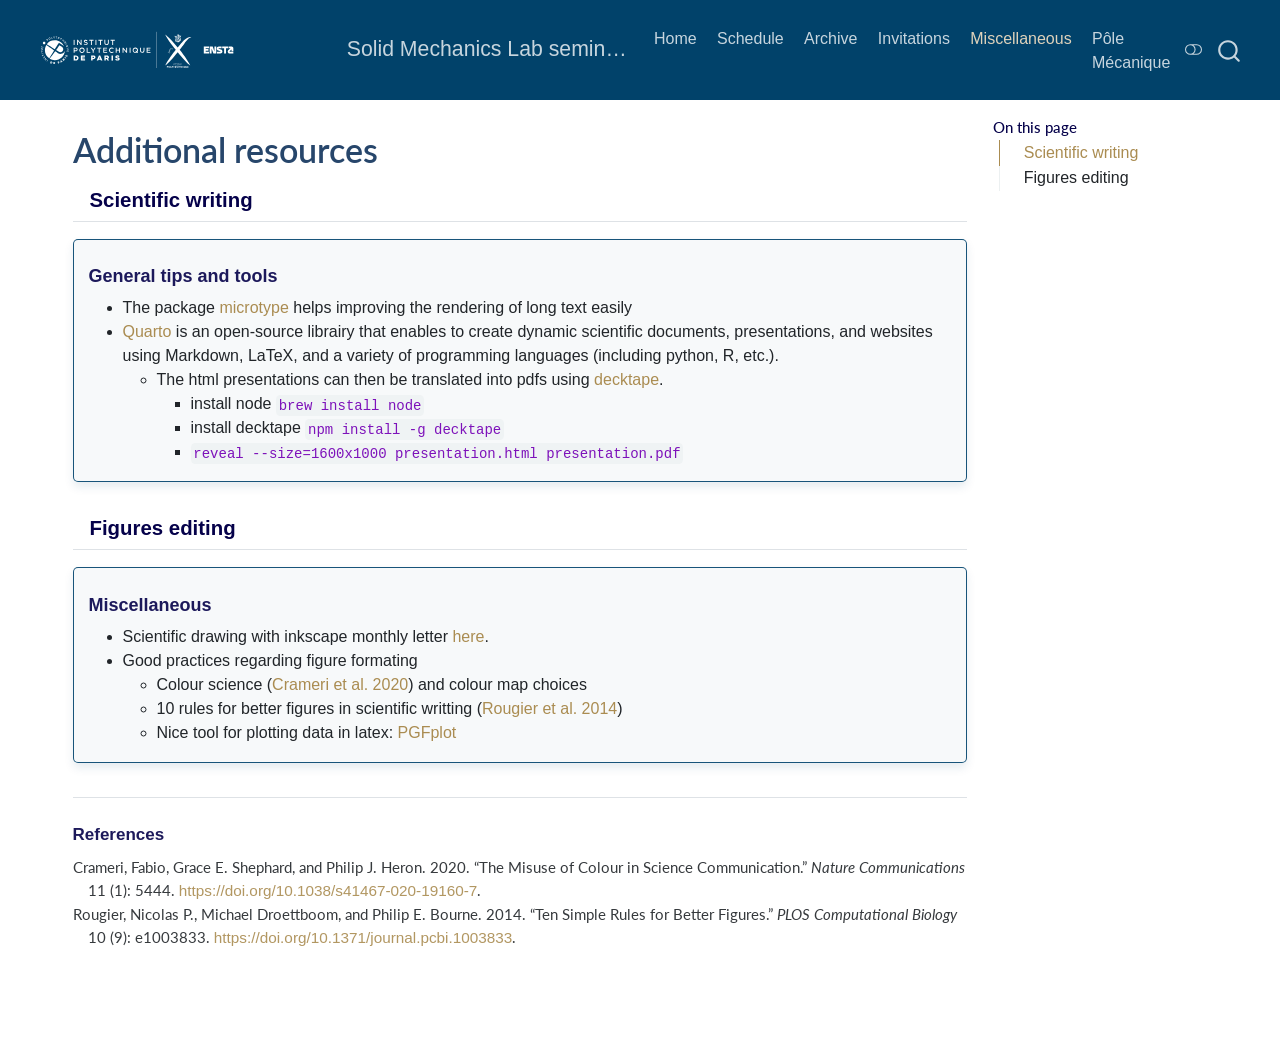
==== commit 22e64e03: "Built site for gh-pages" ====
--- a/AdditionalResources.html
+++ b/AdditionalResources.html
@@ -2,17 +2,23 @@
 <html xmlns="http://www.w3.org/1999/xhtml" lang="en" xml:lang="en"><head>
 
 <meta charset="utf-8">
-<meta name="generator" content="quarto-1.7.32">
+<meta name="generator" content="quarto-1.10.18">
 
 <meta name="viewport" content="width=device-width, initial-scale=1.0, user-scalable=yes">
 
 
 <title>Additional resources – Solid Mechanics Lab seminar series</title>
 <style>
-code{white-space: pre-wrap;}
+/* Default styles provided by pandoc.
+** See https://pandoc.org/MANUAL.html#variables-for-html for config info.
+*/
 span.smallcaps{font-variant: small-caps;}
-div.columns{display: flex; gap: min(4vw, 1.5em);}
-div.column{flex: auto; overflow-x: auto;}
+div.columns{display: flex; gap: 1.5em;}
+div.column{flex: auto;}
+@media screen {
+div.columns{gap: min(4vw, 1.5em);}
+div.column{overflow-x: auto;}
+}
 div.hanging-indent{margin-left: 1.5em; text-indent: -1.5em;}
 ul.task-list{list-style: none;}
 ul.task-list li input[type="checkbox"] {
@@ -24,7 +30,6 @@
 div.csl-bib-body { }
 div.csl-entry {
   clear: both;
-  margin-bottom: 0em;
 }
 .hanging-indent div.csl-entry {
   margin-left:2em;
@@ -56,14 +61,14 @@
 <script src="site_libs/quarto-html/tippy.umd.min.js"></script>
 <script src="site_libs/quarto-html/anchor.min.js"></script>
 <link href="site_libs/quarto-html/tippy.css" rel="stylesheet">
-<link href="site_libs/quarto-html/quarto-syntax-highlighting-37eea08aefeeee20ff55810ff984fec1.css" rel="stylesheet" class="quarto-color-scheme" id="quarto-text-highlighting-styles">
-<link href="site_libs/quarto-html/quarto-syntax-highlighting-dark-2fef5ea3f8957b3e4ecc936fc74692ca.css" rel="stylesheet" class="quarto-color-scheme quarto-color-alternate" id="quarto-text-highlighting-styles">
-<link href="site_libs/quarto-html/quarto-syntax-highlighting-37eea08aefeeee20ff55810ff984fec1.css" rel="stylesheet" class="quarto-color-scheme-extra" id="quarto-text-highlighting-styles">
+<link href="site_libs/quarto-html/quarto-syntax-highlighting-64a204ab8560d761af7679ceaba22944.css" rel="stylesheet" class="quarto-color-scheme" id="quarto-text-highlighting-styles">
+<link href="site_libs/quarto-html/quarto-syntax-highlighting-dark-b85bc7c33db8c58e0ec93c3465666fed.css" rel="stylesheet" class="quarto-color-scheme quarto-color-alternate" id="quarto-text-highlighting-styles">
+<link href="site_libs/quarto-html/quarto-syntax-highlighting-64a204ab8560d761af7679ceaba22944.css" rel="stylesheet" class="quarto-color-scheme-extra" id="quarto-text-highlighting-styles">
 <script src="site_libs/bootstrap/bootstrap.min.js"></script>
 <link href="site_libs/bootstrap/bootstrap-icons.css" rel="stylesheet">
-<link href="site_libs/bootstrap/bootstrap-5e93ec556baa385cfd8210303c6545bd.min.css" rel="stylesheet" append-hash="true" class="quarto-color-scheme" id="quarto-bootstrap" data-mode="light">
-<link href="site_libs/bootstrap/bootstrap-dark-d4d9bf10eec08f27602858e370fdcfaf.min.css" rel="stylesheet" append-hash="true" class="quarto-color-scheme quarto-color-alternate" id="quarto-bootstrap" data-mode="dark">
-<link href="site_libs/bootstrap/bootstrap-5e93ec556baa385cfd8210303c6545bd.min.css" rel="stylesheet" append-hash="true" class="quarto-color-scheme-extra" id="quarto-bootstrap" data-mode="light">
+<link href="site_libs/bootstrap/bootstrap-6b47e2b5cace16e36d83b28fcc815a90.min.css" rel="stylesheet" append-hash="true" class="quarto-color-scheme" id="quarto-bootstrap" data-mode="light">
+<link href="site_libs/bootstrap/bootstrap-dark-74f4fa1f009937227fd53bf8d28a0e7f.min.css" rel="stylesheet" append-hash="true" class="quarto-color-scheme quarto-color-alternate" id="quarto-bootstrap" data-mode="dark">
+<link href="site_libs/bootstrap/bootstrap-6b47e2b5cace16e36d83b28fcc815a90.min.css" rel="stylesheet" append-hash="true" class="quarto-color-scheme-extra" id="quarto-bootstrap" data-mode="light">
 <script src="site_libs/quarto-contrib/iconify-2.1.0/iconify-icon.min.js"></script>
 <script id="quarto-search-options" type="application/json">{
   "location": "navbar",
@@ -267,7 +272,8 @@
       <div class="navbar-container container-fluid">
       <div class="navbar-brand-container mx-auto">
     <a href="./index.html" class="navbar-brand navbar-brand-logo">
-    <img src="./Resources/Images/Logotype_IPP_X_ENSTA.svg" alt="" class="navbar-logo">
+    <img src="./Resources/Images/Logotype_IPP_X_ENSTA.svg" alt="" class="navbar-logo light-content">
+    <img src="./Resources/Images/Logotype_IPP_X_ENSTA.svg" alt="" class="navbar-logo dark-content">
     </a>
     <a class="navbar-brand" href="./index.html">
     <span class="navbar-title">Solid Mechanics Lab seminar series</span>
@@ -320,11 +326,11 @@
     <h2 id="toc-title">On this page</h2>
    
   <ul>
-  <li><a href="#scientific-writing" id="toc-scientific-writing" class="nav-link active" data-scroll-target="#scientific-writing"><iconify-icon role="img" inline="" icon="fa-solid:pen-nib" aria-label="Icon pen-nib from fa-solid Iconify.design set." title="Icon pen-nib from fa-solid Iconify.design set."></iconify-icon> &nbsp; Scientific writing</a>
+  <li><a href="#b58fc729-690b-4000-b19f-365a4093b2ff7b7b3c2069636f6e6966792066612d736f6c69643a70656e2d6e6962203e7d7d-scientific-writing" id="toc-b58fc729-690b-4000-b19f-365a4093b2ff7b7b3c2069636f6e6966792066612d736f6c69643a70656e2d6e6962203e7d7d-scientific-writing" class="nav-link active" data-scroll-target="#b58fc729-690b-4000-b19f-365a4093b2ff7b7b3c2069636f6e6966792066612d736f6c69643a70656e2d6e6962203e7d7d-scientific-writing"><iconify-icon role="img" inline="" icon="fa-solid:pen-nib" aria-label="Icon pen-nib from fa-solid Iconify.design set." title="Icon pen-nib from fa-solid Iconify.design set."></iconify-icon> &nbsp; Scientific writing</a>
   <ul class="collapse">
   <li><a href="#general-tips-and-tools" id="toc-general-tips-and-tools" class="nav-link" data-scroll-target="#general-tips-and-tools">General tips and tools</a></li>
   </ul></li>
-  <li><a href="#figures-editing" id="toc-figures-editing" class="nav-link" data-scroll-target="#figures-editing"><iconify-icon role="img" inline="" icon="fa6-solid:compass-drafting" aria-label="Icon compass-drafting from fa6-solid Iconify.design set." title="Icon compass-drafting from fa6-solid Iconify.design set."></iconify-icon> &nbsp; Figures editing</a>
+  <li><a href="#b58fc729-690b-4000-b19f-365a4093b2ff7b7b3c2069636f6e696679206661362d736f6c69643a636f6d706173732d6472616674696e67203e7d7d-figures-editing" id="toc-b58fc729-690b-4000-b19f-365a4093b2ff7b7b3c2069636f6e696679206661362d736f6c69643a636f6d706173732d6472616674696e67203e7d7d-figures-editing" class="nav-link" data-scroll-target="#b58fc729-690b-4000-b19f-365a4093b2ff7b7b3c2069636f6e696679206661362d736f6c69643a636f6d706173732d6472616674696e67203e7d7d-figures-editing"><iconify-icon role="img" inline="" icon="fa6-solid:compass-drafting" aria-label="Icon compass-drafting from fa6-solid Iconify.design set." title="Icon compass-drafting from fa6-solid Iconify.design set."></iconify-icon> &nbsp; Figures editing</a>
   <ul class="collapse">
   <li><a href="#miscellaneous" id="toc-miscellaneous" class="nav-link" data-scroll-target="#miscellaneous">Miscellaneous</a></li>
   </ul></li>
@@ -354,8 +360,8 @@
 </header>
 
 
-<section id="scientific-writing" class="level2">
-<h2 class="anchored" data-anchor-id="scientific-writing"><iconify-icon role="img" inline="" icon="fa-solid:pen-nib" aria-label="Icon pen-nib from fa-solid Iconify.design set." title="Icon pen-nib from fa-solid Iconify.design set."></iconify-icon> &nbsp; Scientific writing</h2>
+<section id="b58fc729-690b-4000-b19f-365a4093b2ff7b7b3c2069636f6e6966792066612d736f6c69643a70656e2d6e6962203e7d7d-scientific-writing" class="level2">
+<h2 class="anchored" data-anchor-id="b58fc729-690b-4000-b19f-365a4093b2ff7b7b3c2069636f6e6966792066612d736f6c69643a70656e2d6e6962203e7d7d-scientific-writing"><iconify-icon role="img" inline="" icon="fa-solid:pen-nib" aria-label="Icon pen-nib from fa-solid Iconify.design set." title="Icon pen-nib from fa-solid Iconify.design set."></iconify-icon> &nbsp; Scientific writing</h2>
 <section id="general-tips-and-tools" class="level3 talk-card">
 <h3 class="anchored" data-anchor-id="general-tips-and-tools">General tips and tools</h3>
 <ul>
@@ -372,16 +378,16 @@
 </ul>
 </section>
 </section>
-<section id="figures-editing" class="level2">
-<h2 class="anchored" data-anchor-id="figures-editing"><iconify-icon role="img" inline="" icon="fa6-solid:compass-drafting" aria-label="Icon compass-drafting from fa6-solid Iconify.design set." title="Icon compass-drafting from fa6-solid Iconify.design set."></iconify-icon> &nbsp; Figures editing</h2>
+<section id="b58fc729-690b-4000-b19f-365a4093b2ff7b7b3c2069636f6e696679206661362d736f6c69643a636f6d706173732d6472616674696e67203e7d7d-figures-editing" class="level2">
+<h2 class="anchored" data-anchor-id="b58fc729-690b-4000-b19f-365a4093b2ff7b7b3c2069636f6e696679206661362d736f6c69643a636f6d706173732d6472616674696e67203e7d7d-figures-editing"><iconify-icon role="img" inline="" icon="fa6-solid:compass-drafting" aria-label="Icon compass-drafting from fa6-solid Iconify.design set." title="Icon compass-drafting from fa6-solid Iconify.design set."></iconify-icon> &nbsp; Figures editing</h2>
 <section id="miscellaneous" class="level3 talk-card">
 <h3 class="anchored" data-anchor-id="miscellaneous">Miscellaneous</h3>
 <ul>
 <li>Scientific drawing with inkscape monthly letter <a href="https://dsinkscape.substack.com/about">here</a>.</li>
 <li>Good practices regarding figure formating
 <ul>
-<li>Colour science <span class="citation" data-cites="crameriMisuseColourScience2020a">(<a href="#ref-crameriMisuseColourScience2020a" role="doc-biblioref">Crameri, Shephard, and Heron 2020</a>)</span> and colour map choices</li>
-<li>10 rules for better figures in scientific writting <span class="citation" data-cites="rougierTenSimpleRules2014a">(<a href="#ref-rougierTenSimpleRules2014a" role="doc-biblioref">Rougier, Droettboom, and Bourne 2014</a>)</span></li>
+<li>Colour science <span class="citation" data-cites="crameriMisuseColourScience2020a">(<a href="#ref-crameriMisuseColourScience2020a" role="doc-biblioref">Crameri et al. 2020</a>)</span> and colour map choices</li>
+<li>10 rules for better figures in scientific writting <span class="citation" data-cites="rougierTenSimpleRules2014a">(<a href="#ref-rougierTenSimpleRules2014a" role="doc-biblioref">Rougier et al. 2014</a>)</span></li>
 <li>Nice tool for plotting data in latex: <a href="https://pgfplots.net/">PGFplot</a></li>
 </ul></li>
 </ul>
@@ -391,7 +397,7 @@
 
 </section>
 
-<div id="quarto-appendix" class="default"><section class="quarto-appendix-contents" role="doc-bibliography" id="quarto-bibliography"><h2 class="anchored quarto-appendix-heading">References</h2><div id="refs" class="references csl-bib-body hanging-indent" data-entry-spacing="0" role="list">
+<div id="quarto-appendix" class="default"><section class="quarto-appendix-contents" role="doc-bibliography" id="quarto-bibliography"><h2 class="anchored quarto-appendix-heading">References</h2><div id="refs" class="references csl-bib-body hanging-indent" role="list">
 <div id="ref-crameriMisuseColourScience2020a" class="csl-entry" role="listitem">
 Crameri, Fabio, Grace E. Shephard, and Philip J. Heron. 2020. <span>“The Misuse of Colour in Science Communication.”</span> <em>Nature Communications</em> 11 (1): 5444. <a href="https://doi.org/10.1038/s41467-020-19160-7">https://doi.org/10.1038/s41467-020-19160-7</a>.
 </div>
@@ -463,13 +469,14 @@
       e.clearSelection();
     }
     const getTextToCopy = function(trigger) {
-        const codeEl = trigger.previousElementSibling.cloneNode(true);
-        for (const childEl of codeEl.children) {
-          if (isCodeAnnotation(childEl)) {
-            childEl.remove();
-          }
-        }
-        return codeEl.innerText;
+      const outerScaffold = trigger.parentElement.cloneNode(true);
+      const codeEl = outerScaffold.querySelector('code');
+      for (const childEl of codeEl.children) {
+        if (isCodeAnnotation(childEl)) {
+          childEl.remove();
+        }
+      }
+      return codeEl.innerText;
     }
     const clipboard = new window.ClipboardJS('.code-copy-button:not([data-in-quarto-modal])', {
       text: getTextToCopy
--- a/site_libs/quarto-html/quarto-syntax-highlighting-64a204ab8560d761af7679ceaba22944.css
+++ b/site_libs/quarto-html/quarto-syntax-highlighting-64a204ab8560d761af7679ceaba22944.css
@@ -0,0 +1,236 @@
+/* quarto syntax highlight colors */
+:root {
+  --quarto-hl-ot-color: #003B4F;
+  --quarto-hl-at-color: #657422;
+  --quarto-hl-ss-color: #20794D;
+  --quarto-hl-an-color: #5E5E5E;
+  --quarto-hl-fu-color: #4758AB;
+  --quarto-hl-st-color: #20794D;
+  --quarto-hl-cf-color: #003B4F;
+  --quarto-hl-op-color: #5E5E5E;
+  --quarto-hl-er-color: #AD0000;
+  --quarto-hl-bn-color: #AD0000;
+  --quarto-hl-al-color: #AD0000;
+  --quarto-hl-va-color: #111111;
+  --quarto-hl-bu-color: inherit;
+  --quarto-hl-ex-color: inherit;
+  --quarto-hl-pp-color: #AD0000;
+  --quarto-hl-in-color: #5E5E5E;
+  --quarto-hl-vs-color: #20794D;
+  --quarto-hl-wa-color: #5E5E5E;
+  --quarto-hl-do-color: #5E5E5E;
+  --quarto-hl-im-color: #00769E;
+  --quarto-hl-ch-color: #20794D;
+  --quarto-hl-dt-color: #AD0000;
+  --quarto-hl-fl-color: #AD0000;
+  --quarto-hl-co-color: #5E5E5E;
+  --quarto-hl-cv-color: #5E5E5E;
+  --quarto-hl-cn-color: #8f5902;
+  --quarto-hl-sc-color: #5E5E5E;
+  --quarto-hl-dv-color: #AD0000;
+  --quarto-hl-kw-color: #003B4F;
+}
+
+/* other quarto variables */
+:root {
+  --quarto-font-monospace: SFMono-Regular, Menlo, Monaco, Consolas, "Liberation Mono", "Courier New", monospace;
+}
+
+/* syntax highlight based on Pandoc's rules */
+pre > code.sourceCode > span {
+  color: #003B4F;
+}
+
+code.sourceCode > span {
+  color: #003B4F;
+}
+
+div.sourceCode,
+div.sourceCode pre.sourceCode {
+  color: #003B4F;
+}
+
+/* Normal */
+code span {
+  color: #003B4F;
+}
+
+/* Alert */
+code span.al {
+  color: #AD0000;
+  font-style: inherit;
+}
+
+/* Annotation */
+code span.an {
+  color: #5E5E5E;
+  font-style: inherit;
+}
+
+/* Attribute */
+code span.at {
+  color: #657422;
+  font-style: inherit;
+}
+
+/* BaseN */
+code span.bn {
+  color: #AD0000;
+  font-style: inherit;
+}
+
+/* BuiltIn */
+code span.bu {
+  font-style: inherit;
+}
+
+/* ControlFlow */
+code span.cf {
+  color: #003B4F;
+  font-weight: bold;
+  font-style: inherit;
+}
+
+/* Char */
+code span.ch {
+  color: #20794D;
+  font-style: inherit;
+}
+
+/* Constant */
+code span.cn {
+  color: #8f5902;
+  font-style: inherit;
+}
+
+/* Comment */
+code span.co {
+  color: #5E5E5E;
+  font-style: inherit;
+}
+
+/* CommentVar */
+code span.cv {
+  color: #5E5E5E;
+  font-style: italic;
+}
+
+/* Documentation */
+code span.do {
+  color: #5E5E5E;
+  font-style: italic;
+}
+
+/* DataType */
+code span.dt {
+  color: #AD0000;
+  font-style: inherit;
+}
+
+/* DecVal */
+code span.dv {
+  color: #AD0000;
+  font-style: inherit;
+}
+
+/* Error */
+code span.er {
+  color: #AD0000;
+  font-style: inherit;
+}
+
+/* Extension */
+code span.ex {
+  font-style: inherit;
+}
+
+/* Float */
+code span.fl {
+  color: #AD0000;
+  font-style: inherit;
+}
+
+/* Function */
+code span.fu {
+  color: #4758AB;
+  font-style: inherit;
+}
+
+/* Import */
+code span.im {
+  color: #00769E;
+  font-style: inherit;
+}
+
+/* Information */
+code span.in {
+  color: #5E5E5E;
+  font-style: inherit;
+}
+
+/* Keyword */
+code span.kw {
+  color: #003B4F;
+  font-weight: bold;
+  font-style: inherit;
+}
+
+/* Operator */
+code span.op {
+  color: #5E5E5E;
+  font-style: inherit;
+}
+
+/* Other */
+code span.ot {
+  color: #003B4F;
+  font-style: inherit;
+}
+
+/* Preprocessor */
+code span.pp {
+  color: #AD0000;
+  font-style: inherit;
+}
+
+/* SpecialChar */
+code span.sc {
+  color: #5E5E5E;
+  font-style: inherit;
+}
+
+/* SpecialString */
+code span.ss {
+  color: #20794D;
+  font-style: inherit;
+}
+
+/* String */
+code span.st {
+  color: #20794D;
+  font-style: inherit;
+}
+
+/* Variable */
+code span.va {
+  color: #111111;
+  font-style: inherit;
+}
+
+/* VerbatimString */
+code span.vs {
+  color: #20794D;
+  font-style: inherit;
+}
+
+/* Warning */
+code span.wa {
+  color: #5E5E5E;
+  font-style: italic;
+}
+
+.prevent-inlining {
+  content: "</";
+}
+
+/*# sourceMappingURL=9d8d5bb603a83b8298b89080a598c93b.css.map */
--- a/site_libs/quarto-html/quarto-syntax-highlighting-dark-b85bc7c33db8c58e0ec93c3465666fed.css
+++ b/site_libs/quarto-html/quarto-syntax-highlighting-dark-b85bc7c33db8c58e0ec93c3465666fed.css
@@ -0,0 +1,219 @@
+/* quarto syntax highlight colors */
+:root {
+  --quarto-hl-al-color: #f07178;
+  --quarto-hl-an-color: #d4d0ab;
+  --quarto-hl-at-color: #00e0e0;
+  --quarto-hl-bn-color: #d4d0ab;
+  --quarto-hl-bu-color: #abe338;
+  --quarto-hl-ch-color: #abe338;
+  --quarto-hl-co-color: #f8f8f2;
+  --quarto-hl-cv-color: #ffd700;
+  --quarto-hl-cn-color: #ffd700;
+  --quarto-hl-cf-color: #ffa07a;
+  --quarto-hl-dt-color: #ffa07a;
+  --quarto-hl-dv-color: #d4d0ab;
+  --quarto-hl-do-color: #f8f8f2;
+  --quarto-hl-er-color: #f07178;
+  --quarto-hl-ex-color: #00e0e0;
+  --quarto-hl-fl-color: #d4d0ab;
+  --quarto-hl-fu-color: #ffa07a;
+  --quarto-hl-im-color: #abe338;
+  --quarto-hl-in-color: #d4d0ab;
+  --quarto-hl-kw-color: #ffa07a;
+  --quarto-hl-op-color: #ffa07a;
+  --quarto-hl-ot-color: #00e0e0;
+  --quarto-hl-pp-color: #dcc6e0;
+  --quarto-hl-re-color: #00e0e0;
+  --quarto-hl-sc-color: #abe338;
+  --quarto-hl-ss-color: #abe338;
+  --quarto-hl-st-color: #abe338;
+  --quarto-hl-va-color: #00e0e0;
+  --quarto-hl-vs-color: #abe338;
+  --quarto-hl-wa-color: #dcc6e0;
+}
+
+/* other quarto variables */
+:root {
+  --quarto-font-monospace: SFMono-Regular, Menlo, Monaco, Consolas, "Liberation Mono", "Courier New", monospace;
+}
+
+/* syntax highlight based on Pandoc's rules */
+pre > code.sourceCode > span {
+  color: #f8f8f2;
+}
+
+code.sourceCode > span {
+  color: #f8f8f2;
+}
+
+div.sourceCode,
+div.sourceCode pre.sourceCode {
+  color: #f8f8f2;
+}
+
+/* Normal */
+code span {
+  color: #f8f8f2;
+}
+
+/* Alert */
+code span.al {
+  color: #f07178;
+}
+
+/* Annotation */
+code span.an {
+  color: #d4d0ab;
+}
+
+/* Attribute */
+code span.at {
+  color: #00e0e0;
+}
+
+/* BaseN */
+code span.bn {
+  color: #d4d0ab;
+}
+
+/* BuiltIn */
+code span.bu {
+  color: #abe338;
+}
+
+/* ControlFlow */
+code span.cf {
+  font-weight: bold;
+  color: #ffa07a;
+}
+
+/* Char */
+code span.ch {
+  color: #abe338;
+}
+
+/* Constant */
+code span.cn {
+  color: #ffd700;
+}
+
+/* Comment */
+code span.co {
+  font-style: italic;
+  color: #f8f8f2;
+}
+
+/* CommentVar */
+code span.cv {
+  color: #ffd700;
+}
+
+/* Documentation */
+code span.do {
+  color: #f8f8f2;
+}
+
+/* DataType */
+code span.dt {
+  color: #ffa07a;
+}
+
+/* DecVal */
+code span.dv {
+  color: #d4d0ab;
+}
+
+/* Error */
+code span.er {
+  color: #f07178;
+  text-decoration: underline;
+}
+
+/* Extension */
+code span.ex {
+  font-weight: bold;
+  color: #00e0e0;
+}
+
+/* Float */
+code span.fl {
+  color: #d4d0ab;
+}
+
+/* Function */
+code span.fu {
+  color: #ffa07a;
+}
+
+/* Import */
+code span.im {
+  color: #abe338;
+}
+
+/* Information */
+code span.in {
+  color: #d4d0ab;
+}
+
+/* Keyword */
+code span.kw {
+  font-weight: bold;
+  color: #ffa07a;
+}
+
+/* Operator */
+code span.op {
+  color: #ffa07a;
+}
+
+/* Other */
+code span.ot {
+  color: #00e0e0;
+}
+
+/* Preprocessor */
+code span.pp {
+  color: #dcc6e0;
+}
+
+/* RegionMarker */
+code span.re {
+  background-color: #f8f8f2;
+  color: #00e0e0;
+}
+
+/* SpecialChar */
+code span.sc {
+  color: #abe338;
+}
+
+/* SpecialString */
+code span.ss {
+  color: #abe338;
+}
+
+/* String */
+code span.st {
+  color: #abe338;
+}
+
+/* Variable */
+code span.va {
+  color: #00e0e0;
+}
+
+/* VerbatimString */
+code span.vs {
+  color: #abe338;
+}
+
+/* Warning */
+code span.wa {
+  color: #dcc6e0;
+}
+
+.prevent-inlining {
+  content: "</";
+}
+
+/*# sourceMappingURL=4ed8f1090dec6531da29ab00902aa718.css.map */
--- a/site_libs/quarto-html/quarto-syntax-highlighting-64a204ab8560d761af7679ceaba22944.css
+++ b/site_libs/quarto-html/quarto-syntax-highlighting-64a204ab8560d761af7679ceaba22944.css
@@ -0,0 +1,236 @@
+/* quarto syntax highlight colors */
+:root {
+  --quarto-hl-ot-color: #003B4F;
+  --quarto-hl-at-color: #657422;
+  --quarto-hl-ss-color: #20794D;
+  --quarto-hl-an-color: #5E5E5E;
+  --quarto-hl-fu-color: #4758AB;
+  --quarto-hl-st-color: #20794D;
+  --quarto-hl-cf-color: #003B4F;
+  --quarto-hl-op-color: #5E5E5E;
+  --quarto-hl-er-color: #AD0000;
+  --quarto-hl-bn-color: #AD0000;
+  --quarto-hl-al-color: #AD0000;
+  --quarto-hl-va-color: #111111;
+  --quarto-hl-bu-color: inherit;
+  --quarto-hl-ex-color: inherit;
+  --quarto-hl-pp-color: #AD0000;
+  --quarto-hl-in-color: #5E5E5E;
+  --quarto-hl-vs-color: #20794D;
+  --quarto-hl-wa-color: #5E5E5E;
+  --quarto-hl-do-color: #5E5E5E;
+  --quarto-hl-im-color: #00769E;
+  --quarto-hl-ch-color: #20794D;
+  --quarto-hl-dt-color: #AD0000;
+  --quarto-hl-fl-color: #AD0000;
+  --quarto-hl-co-color: #5E5E5E;
+  --quarto-hl-cv-color: #5E5E5E;
+  --quarto-hl-cn-color: #8f5902;
+  --quarto-hl-sc-color: #5E5E5E;
+  --quarto-hl-dv-color: #AD0000;
+  --quarto-hl-kw-color: #003B4F;
+}
+
+/* other quarto variables */
+:root {
+  --quarto-font-monospace: SFMono-Regular, Menlo, Monaco, Consolas, "Liberation Mono", "Courier New", monospace;
+}
+
+/* syntax highlight based on Pandoc's rules */
+pre > code.sourceCode > span {
+  color: #003B4F;
+}
+
+code.sourceCode > span {
+  color: #003B4F;
+}
+
+div.sourceCode,
+div.sourceCode pre.sourceCode {
+  color: #003B4F;
+}
+
+/* Normal */
+code span {
+  color: #003B4F;
+}
+
+/* Alert */
+code span.al {
+  color: #AD0000;
+  font-style: inherit;
+}
+
+/* Annotation */
+code span.an {
+  color: #5E5E5E;
+  font-style: inherit;
+}
+
+/* Attribute */
+code span.at {
+  color: #657422;
+  font-style: inherit;
+}
+
+/* BaseN */
+code span.bn {
+  color: #AD0000;
+  font-style: inherit;
+}
+
+/* BuiltIn */
+code span.bu {
+  font-style: inherit;
+}
+
+/* ControlFlow */
+code span.cf {
+  color: #003B4F;
+  font-weight: bold;
+  font-style: inherit;
+}
+
+/* Char */
+code span.ch {
+  color: #20794D;
+  font-style: inherit;
+}
+
+/* Constant */
+code span.cn {
+  color: #8f5902;
+  font-style: inherit;
+}
+
+/* Comment */
+code span.co {
+  color: #5E5E5E;
+  font-style: inherit;
+}
+
+/* CommentVar */
+code span.cv {
+  color: #5E5E5E;
+  font-style: italic;
+}
+
+/* Documentation */
+code span.do {
+  color: #5E5E5E;
+  font-style: italic;
+}
+
+/* DataType */
+code span.dt {
+  color: #AD0000;
+  font-style: inherit;
+}
+
+/* DecVal */
+code span.dv {
+  color: #AD0000;
+  font-style: inherit;
+}
+
+/* Error */
+code span.er {
+  color: #AD0000;
+  font-style: inherit;
+}
+
+/* Extension */
+code span.ex {
+  font-style: inherit;
+}
+
+/* Float */
+code span.fl {
+  color: #AD0000;
+  font-style: inherit;
+}
+
+/* Function */
+code span.fu {
+  color: #4758AB;
+  font-style: inherit;
+}
+
+/* Import */
+code span.im {
+  color: #00769E;
+  font-style: inherit;
+}
+
+/* Information */
+code span.in {
+  color: #5E5E5E;
+  font-style: inherit;
+}
+
+/* Keyword */
+code span.kw {
+  color: #003B4F;
+  font-weight: bold;
+  font-style: inherit;
+}
+
+/* Operator */
+code span.op {
+  color: #5E5E5E;
+  font-style: inherit;
+}
+
+/* Other */
+code span.ot {
+  color: #003B4F;
+  font-style: inherit;
+}
+
+/* Preprocessor */
+code span.pp {
+  color: #AD0000;
+  font-style: inherit;
+}
+
+/* SpecialChar */
+code span.sc {
+  color: #5E5E5E;
+  font-style: inherit;
+}
+
+/* SpecialString */
+code span.ss {
+  color: #20794D;
+  font-style: inherit;
+}
+
+/* String */
+code span.st {
+  color: #20794D;
+  font-style: inherit;
+}
+
+/* Variable */
+code span.va {
+  color: #111111;
+  font-style: inherit;
+}
+
+/* VerbatimString */
+code span.vs {
+  color: #20794D;
+  font-style: inherit;
+}
+
+/* Warning */
+code span.wa {
+  color: #5E5E5E;
+  font-style: italic;
+}
+
+.prevent-inlining {
+  content: "</";
+}
+
+/*# sourceMappingURL=9d8d5bb603a83b8298b89080a598c93b.css.map */
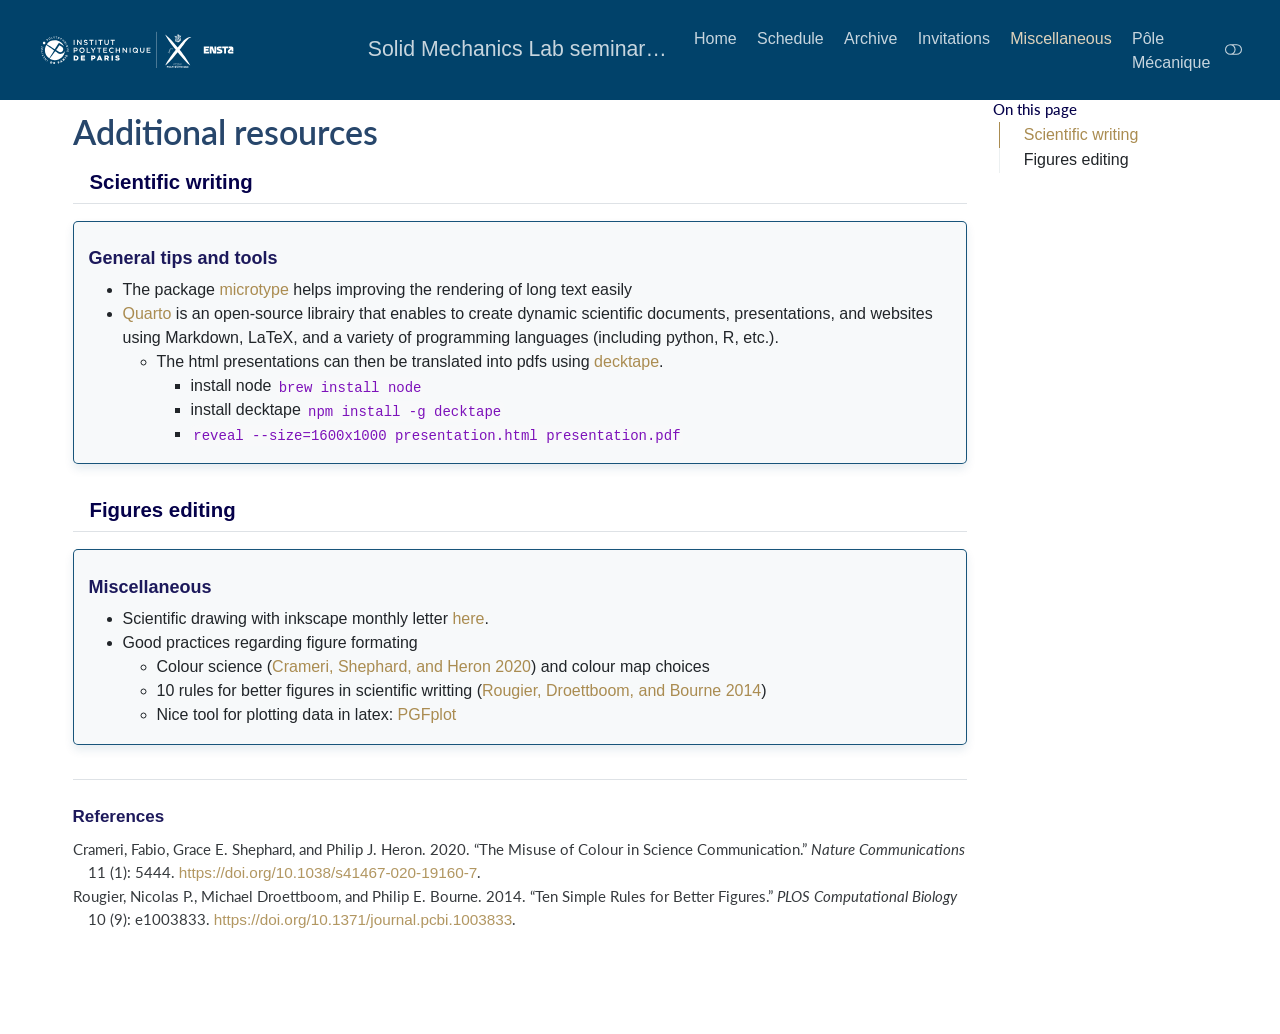
==== commit 3639ff4d: "Built site for gh-pages" ====
--- a/AdditionalResources.html
+++ b/AdditionalResources.html
@@ -2,23 +2,17 @@
 <html xmlns="http://www.w3.org/1999/xhtml" lang="en" xml:lang="en"><head>
 
 <meta charset="utf-8">
-<meta name="generator" content="quarto-1.10.18">
+<meta name="generator" content="quarto-1.7.32">
 
 <meta name="viewport" content="width=device-width, initial-scale=1.0, user-scalable=yes">
 
 
 <title>Additional resources – Solid Mechanics Lab seminar series</title>
 <style>
-/* Default styles provided by pandoc.
-** See https://pandoc.org/MANUAL.html#variables-for-html for config info.
-*/
+code{white-space: pre-wrap;}
 span.smallcaps{font-variant: small-caps;}
-div.columns{display: flex; gap: 1.5em;}
-div.column{flex: auto;}
-@media screen {
-div.columns{gap: min(4vw, 1.5em);}
-div.column{overflow-x: auto;}
-}
+div.columns{display: flex; gap: min(4vw, 1.5em);}
+div.column{flex: auto; overflow-x: auto;}
 div.hanging-indent{margin-left: 1.5em; text-indent: -1.5em;}
 ul.task-list{list-style: none;}
 ul.task-list li input[type="checkbox"] {
@@ -30,6 +24,7 @@
 div.csl-bib-body { }
 div.csl-entry {
   clear: both;
+  margin-bottom: 0em;
 }
 .hanging-indent div.csl-entry {
   margin-left:2em;
@@ -61,14 +56,14 @@
 <script src="site_libs/quarto-html/tippy.umd.min.js"></script>
 <script src="site_libs/quarto-html/anchor.min.js"></script>
 <link href="site_libs/quarto-html/tippy.css" rel="stylesheet">
-<link href="site_libs/quarto-html/quarto-syntax-highlighting-64a204ab8560d761af7679ceaba22944.css" rel="stylesheet" class="quarto-color-scheme" id="quarto-text-highlighting-styles">
-<link href="site_libs/quarto-html/quarto-syntax-highlighting-dark-b85bc7c33db8c58e0ec93c3465666fed.css" rel="stylesheet" class="quarto-color-scheme quarto-color-alternate" id="quarto-text-highlighting-styles">
-<link href="site_libs/quarto-html/quarto-syntax-highlighting-64a204ab8560d761af7679ceaba22944.css" rel="stylesheet" class="quarto-color-scheme-extra" id="quarto-text-highlighting-styles">
+<link href="site_libs/quarto-html/quarto-syntax-highlighting-37eea08aefeeee20ff55810ff984fec1.css" rel="stylesheet" class="quarto-color-scheme" id="quarto-text-highlighting-styles">
+<link href="site_libs/quarto-html/quarto-syntax-highlighting-dark-2fef5ea3f8957b3e4ecc936fc74692ca.css" rel="stylesheet" class="quarto-color-scheme quarto-color-alternate" id="quarto-text-highlighting-styles">
+<link href="site_libs/quarto-html/quarto-syntax-highlighting-37eea08aefeeee20ff55810ff984fec1.css" rel="stylesheet" class="quarto-color-scheme-extra" id="quarto-text-highlighting-styles">
 <script src="site_libs/bootstrap/bootstrap.min.js"></script>
 <link href="site_libs/bootstrap/bootstrap-icons.css" rel="stylesheet">
-<link href="site_libs/bootstrap/bootstrap-6b47e2b5cace16e36d83b28fcc815a90.min.css" rel="stylesheet" append-hash="true" class="quarto-color-scheme" id="quarto-bootstrap" data-mode="light">
-<link href="site_libs/bootstrap/bootstrap-dark-74f4fa1f009937227fd53bf8d28a0e7f.min.css" rel="stylesheet" append-hash="true" class="quarto-color-scheme quarto-color-alternate" id="quarto-bootstrap" data-mode="dark">
-<link href="site_libs/bootstrap/bootstrap-6b47e2b5cace16e36d83b28fcc815a90.min.css" rel="stylesheet" append-hash="true" class="quarto-color-scheme-extra" id="quarto-bootstrap" data-mode="light">
+<link href="site_libs/bootstrap/bootstrap-5e93ec556baa385cfd8210303c6545bd.min.css" rel="stylesheet" append-hash="true" class="quarto-color-scheme" id="quarto-bootstrap" data-mode="light">
+<link href="site_libs/bootstrap/bootstrap-dark-d4d9bf10eec08f27602858e370fdcfaf.min.css" rel="stylesheet" append-hash="true" class="quarto-color-scheme quarto-color-alternate" id="quarto-bootstrap" data-mode="dark">
+<link href="site_libs/bootstrap/bootstrap-5e93ec556baa385cfd8210303c6545bd.min.css" rel="stylesheet" append-hash="true" class="quarto-color-scheme-extra" id="quarto-bootstrap" data-mode="light">
 <script src="site_libs/quarto-contrib/iconify-2.1.0/iconify-icon.min.js"></script>
 <script id="quarto-search-options" type="application/json">{
   "location": "navbar",
@@ -272,8 +267,7 @@
       <div class="navbar-container container-fluid">
       <div class="navbar-brand-container mx-auto">
     <a href="./index.html" class="navbar-brand navbar-brand-logo">
-    <img src="./Resources/Images/Logotype_IPP_X_ENSTA.svg" alt="" class="navbar-logo light-content">
-    <img src="./Resources/Images/Logotype_IPP_X_ENSTA.svg" alt="" class="navbar-logo dark-content">
+    <img src="./Resources/Images/Logotype_IPP_X_ENSTA.svg" alt="" class="navbar-logo">
     </a>
     <a class="navbar-brand" href="./index.html">
     <span class="navbar-title">Solid Mechanics Lab seminar series</span>
@@ -326,11 +320,11 @@
     <h2 id="toc-title">On this page</h2>
    
   <ul>
-  <li><a href="#b58fc729-690b-4000-b19f-365a4093b2ff7b7b3c2069636f6e6966792066612d736f6c69643a70656e2d6e6962203e7d7d-scientific-writing" id="toc-b58fc729-690b-4000-b19f-365a4093b2ff7b7b3c2069636f6e6966792066612d736f6c69643a70656e2d6e6962203e7d7d-scientific-writing" class="nav-link active" data-scroll-target="#b58fc729-690b-4000-b19f-365a4093b2ff7b7b3c2069636f6e6966792066612d736f6c69643a70656e2d6e6962203e7d7d-scientific-writing"><iconify-icon role="img" inline="" icon="fa-solid:pen-nib" aria-label="Icon pen-nib from fa-solid Iconify.design set." title="Icon pen-nib from fa-solid Iconify.design set."></iconify-icon> &nbsp; Scientific writing</a>
+  <li><a href="#scientific-writing" id="toc-scientific-writing" class="nav-link active" data-scroll-target="#scientific-writing"><iconify-icon role="img" inline="" icon="fa-solid:pen-nib" aria-label="Icon pen-nib from fa-solid Iconify.design set." title="Icon pen-nib from fa-solid Iconify.design set."></iconify-icon> &nbsp; Scientific writing</a>
   <ul class="collapse">
   <li><a href="#general-tips-and-tools" id="toc-general-tips-and-tools" class="nav-link" data-scroll-target="#general-tips-and-tools">General tips and tools</a></li>
   </ul></li>
-  <li><a href="#b58fc729-690b-4000-b19f-365a4093b2ff7b7b3c2069636f6e696679206661362d736f6c69643a636f6d706173732d6472616674696e67203e7d7d-figures-editing" id="toc-b58fc729-690b-4000-b19f-365a4093b2ff7b7b3c2069636f6e696679206661362d736f6c69643a636f6d706173732d6472616674696e67203e7d7d-figures-editing" class="nav-link" data-scroll-target="#b58fc729-690b-4000-b19f-365a4093b2ff7b7b3c2069636f6e696679206661362d736f6c69643a636f6d706173732d6472616674696e67203e7d7d-figures-editing"><iconify-icon role="img" inline="" icon="fa6-solid:compass-drafting" aria-label="Icon compass-drafting from fa6-solid Iconify.design set." title="Icon compass-drafting from fa6-solid Iconify.design set."></iconify-icon> &nbsp; Figures editing</a>
+  <li><a href="#figures-editing" id="toc-figures-editing" class="nav-link" data-scroll-target="#figures-editing"><iconify-icon role="img" inline="" icon="fa6-solid:compass-drafting" aria-label="Icon compass-drafting from fa6-solid Iconify.design set." title="Icon compass-drafting from fa6-solid Iconify.design set."></iconify-icon> &nbsp; Figures editing</a>
   <ul class="collapse">
   <li><a href="#miscellaneous" id="toc-miscellaneous" class="nav-link" data-scroll-target="#miscellaneous">Miscellaneous</a></li>
   </ul></li>
@@ -360,8 +354,8 @@
 </header>
 
 
-<section id="b58fc729-690b-4000-b19f-365a4093b2ff7b7b3c2069636f6e6966792066612d736f6c69643a70656e2d6e6962203e7d7d-scientific-writing" class="level2">
-<h2 class="anchored" data-anchor-id="b58fc729-690b-4000-b19f-365a4093b2ff7b7b3c2069636f6e6966792066612d736f6c69643a70656e2d6e6962203e7d7d-scientific-writing"><iconify-icon role="img" inline="" icon="fa-solid:pen-nib" aria-label="Icon pen-nib from fa-solid Iconify.design set." title="Icon pen-nib from fa-solid Iconify.design set."></iconify-icon> &nbsp; Scientific writing</h2>
+<section id="scientific-writing" class="level2">
+<h2 class="anchored" data-anchor-id="scientific-writing"><iconify-icon role="img" inline="" icon="fa-solid:pen-nib" aria-label="Icon pen-nib from fa-solid Iconify.design set." title="Icon pen-nib from fa-solid Iconify.design set."></iconify-icon> &nbsp; Scientific writing</h2>
 <section id="general-tips-and-tools" class="level3 talk-card">
 <h3 class="anchored" data-anchor-id="general-tips-and-tools">General tips and tools</h3>
 <ul>
@@ -378,16 +372,16 @@
 </ul>
 </section>
 </section>
-<section id="b58fc729-690b-4000-b19f-365a4093b2ff7b7b3c2069636f6e696679206661362d736f6c69643a636f6d706173732d6472616674696e67203e7d7d-figures-editing" class="level2">
-<h2 class="anchored" data-anchor-id="b58fc729-690b-4000-b19f-365a4093b2ff7b7b3c2069636f6e696679206661362d736f6c69643a636f6d706173732d6472616674696e67203e7d7d-figures-editing"><iconify-icon role="img" inline="" icon="fa6-solid:compass-drafting" aria-label="Icon compass-drafting from fa6-solid Iconify.design set." title="Icon compass-drafting from fa6-solid Iconify.design set."></iconify-icon> &nbsp; Figures editing</h2>
+<section id="figures-editing" class="level2">
+<h2 class="anchored" data-anchor-id="figures-editing"><iconify-icon role="img" inline="" icon="fa6-solid:compass-drafting" aria-label="Icon compass-drafting from fa6-solid Iconify.design set." title="Icon compass-drafting from fa6-solid Iconify.design set."></iconify-icon> &nbsp; Figures editing</h2>
 <section id="miscellaneous" class="level3 talk-card">
 <h3 class="anchored" data-anchor-id="miscellaneous">Miscellaneous</h3>
 <ul>
 <li>Scientific drawing with inkscape monthly letter <a href="https://dsinkscape.substack.com/about">here</a>.</li>
 <li>Good practices regarding figure formating
 <ul>
-<li>Colour science <span class="citation" data-cites="crameriMisuseColourScience2020a">(<a href="#ref-crameriMisuseColourScience2020a" role="doc-biblioref">Crameri et al. 2020</a>)</span> and colour map choices</li>
-<li>10 rules for better figures in scientific writting <span class="citation" data-cites="rougierTenSimpleRules2014a">(<a href="#ref-rougierTenSimpleRules2014a" role="doc-biblioref">Rougier et al. 2014</a>)</span></li>
+<li>Colour science <span class="citation" data-cites="crameriMisuseColourScience2020a">(<a href="#ref-crameriMisuseColourScience2020a" role="doc-biblioref">Crameri, Shephard, and Heron 2020</a>)</span> and colour map choices</li>
+<li>10 rules for better figures in scientific writting <span class="citation" data-cites="rougierTenSimpleRules2014a">(<a href="#ref-rougierTenSimpleRules2014a" role="doc-biblioref">Rougier, Droettboom, and Bourne 2014</a>)</span></li>
 <li>Nice tool for plotting data in latex: <a href="https://pgfplots.net/">PGFplot</a></li>
 </ul></li>
 </ul>
@@ -397,7 +391,7 @@
 
 </section>
 
-<div id="quarto-appendix" class="default"><section class="quarto-appendix-contents" role="doc-bibliography" id="quarto-bibliography"><h2 class="anchored quarto-appendix-heading">References</h2><div id="refs" class="references csl-bib-body hanging-indent" role="list">
+<div id="quarto-appendix" class="default"><section class="quarto-appendix-contents" role="doc-bibliography" id="quarto-bibliography"><h2 class="anchored quarto-appendix-heading">References</h2><div id="refs" class="references csl-bib-body hanging-indent" data-entry-spacing="0" role="list">
 <div id="ref-crameriMisuseColourScience2020a" class="csl-entry" role="listitem">
 Crameri, Fabio, Grace E. Shephard, and Philip J. Heron. 2020. <span>“The Misuse of Colour in Science Communication.”</span> <em>Nature Communications</em> 11 (1): 5444. <a href="https://doi.org/10.1038/s41467-020-19160-7">https://doi.org/10.1038/s41467-020-19160-7</a>.
 </div>
@@ -469,14 +463,13 @@
       e.clearSelection();
     }
     const getTextToCopy = function(trigger) {
-      const outerScaffold = trigger.parentElement.cloneNode(true);
-      const codeEl = outerScaffold.querySelector('code');
-      for (const childEl of codeEl.children) {
-        if (isCodeAnnotation(childEl)) {
-          childEl.remove();
-        }
-      }
-      return codeEl.innerText;
+        const codeEl = trigger.previousElementSibling.cloneNode(true);
+        for (const childEl of codeEl.children) {
+          if (isCodeAnnotation(childEl)) {
+            childEl.remove();
+          }
+        }
+        return codeEl.innerText;
     }
     const clipboard = new window.ClipboardJS('.code-copy-button:not([data-in-quarto-modal])', {
       text: getTextToCopy
--- a/site_libs/quarto-html/quarto-syntax-highlighting-37eea08aefeeee20ff55810ff984fec1.css
+++ b/site_libs/quarto-html/quarto-syntax-highlighting-37eea08aefeeee20ff55810ff984fec1.css
@@ -0,0 +1,236 @@
+/* quarto syntax highlight colors */
+:root {
+  --quarto-hl-ot-color: #003B4F;
+  --quarto-hl-at-color: #657422;
+  --quarto-hl-ss-color: #20794D;
+  --quarto-hl-an-color: #5E5E5E;
+  --quarto-hl-fu-color: #4758AB;
+  --quarto-hl-st-color: #20794D;
+  --quarto-hl-cf-color: #003B4F;
+  --quarto-hl-op-color: #5E5E5E;
+  --quarto-hl-er-color: #AD0000;
+  --quarto-hl-bn-color: #AD0000;
+  --quarto-hl-al-color: #AD0000;
+  --quarto-hl-va-color: #111111;
+  --quarto-hl-bu-color: inherit;
+  --quarto-hl-ex-color: inherit;
+  --quarto-hl-pp-color: #AD0000;
+  --quarto-hl-in-color: #5E5E5E;
+  --quarto-hl-vs-color: #20794D;
+  --quarto-hl-wa-color: #5E5E5E;
+  --quarto-hl-do-color: #5E5E5E;
+  --quarto-hl-im-color: #00769E;
+  --quarto-hl-ch-color: #20794D;
+  --quarto-hl-dt-color: #AD0000;
+  --quarto-hl-fl-color: #AD0000;
+  --quarto-hl-co-color: #5E5E5E;
+  --quarto-hl-cv-color: #5E5E5E;
+  --quarto-hl-cn-color: #8f5902;
+  --quarto-hl-sc-color: #5E5E5E;
+  --quarto-hl-dv-color: #AD0000;
+  --quarto-hl-kw-color: #003B4F;
+}
+
+/* other quarto variables */
+:root {
+  --quarto-font-monospace: SFMono-Regular, Menlo, Monaco, Consolas, "Liberation Mono", "Courier New", monospace;
+}
+
+/* syntax highlight based on Pandoc's rules */
+pre > code.sourceCode > span {
+  color: #003B4F;
+}
+
+code.sourceCode > span {
+  color: #003B4F;
+}
+
+div.sourceCode,
+div.sourceCode pre.sourceCode {
+  color: #003B4F;
+}
+
+/* Normal */
+code span {
+  color: #003B4F;
+}
+
+/* Alert */
+code span.al {
+  color: #AD0000;
+  font-style: inherit;
+}
+
+/* Annotation */
+code span.an {
+  color: #5E5E5E;
+  font-style: inherit;
+}
+
+/* Attribute */
+code span.at {
+  color: #657422;
+  font-style: inherit;
+}
+
+/* BaseN */
+code span.bn {
+  color: #AD0000;
+  font-style: inherit;
+}
+
+/* BuiltIn */
+code span.bu {
+  font-style: inherit;
+}
+
+/* ControlFlow */
+code span.cf {
+  color: #003B4F;
+  font-weight: bold;
+  font-style: inherit;
+}
+
+/* Char */
+code span.ch {
+  color: #20794D;
+  font-style: inherit;
+}
+
+/* Constant */
+code span.cn {
+  color: #8f5902;
+  font-style: inherit;
+}
+
+/* Comment */
+code span.co {
+  color: #5E5E5E;
+  font-style: inherit;
+}
+
+/* CommentVar */
+code span.cv {
+  color: #5E5E5E;
+  font-style: italic;
+}
+
+/* Documentation */
+code span.do {
+  color: #5E5E5E;
+  font-style: italic;
+}
+
+/* DataType */
+code span.dt {
+  color: #AD0000;
+  font-style: inherit;
+}
+
+/* DecVal */
+code span.dv {
+  color: #AD0000;
+  font-style: inherit;
+}
+
+/* Error */
+code span.er {
+  color: #AD0000;
+  font-style: inherit;
+}
+
+/* Extension */
+code span.ex {
+  font-style: inherit;
+}
+
+/* Float */
+code span.fl {
+  color: #AD0000;
+  font-style: inherit;
+}
+
+/* Function */
+code span.fu {
+  color: #4758AB;
+  font-style: inherit;
+}
+
+/* Import */
+code span.im {
+  color: #00769E;
+  font-style: inherit;
+}
+
+/* Information */
+code span.in {
+  color: #5E5E5E;
+  font-style: inherit;
+}
+
+/* Keyword */
+code span.kw {
+  color: #003B4F;
+  font-weight: bold;
+  font-style: inherit;
+}
+
+/* Operator */
+code span.op {
+  color: #5E5E5E;
+  font-style: inherit;
+}
+
+/* Other */
+code span.ot {
+  color: #003B4F;
+  font-style: inherit;
+}
+
+/* Preprocessor */
+code span.pp {
+  color: #AD0000;
+  font-style: inherit;
+}
+
+/* SpecialChar */
+code span.sc {
+  color: #5E5E5E;
+  font-style: inherit;
+}
+
+/* SpecialString */
+code span.ss {
+  color: #20794D;
+  font-style: inherit;
+}
+
+/* String */
+code span.st {
+  color: #20794D;
+  font-style: inherit;
+}
+
+/* Variable */
+code span.va {
+  color: #111111;
+  font-style: inherit;
+}
+
+/* VerbatimString */
+code span.vs {
+  color: #20794D;
+  font-style: inherit;
+}
+
+/* Warning */
+code span.wa {
+  color: #5E5E5E;
+  font-style: italic;
+}
+
+.prevent-inlining {
+  content: "</";
+}
+
+/*# sourceMappingURL=27d3d809615f7771493d095567f04340.css.map */
--- a/site_libs/quarto-html/quarto-syntax-highlighting-dark-2fef5ea3f8957b3e4ecc936fc74692ca.css
+++ b/site_libs/quarto-html/quarto-syntax-highlighting-dark-2fef5ea3f8957b3e4ecc936fc74692ca.css
@@ -0,0 +1,219 @@
+/* quarto syntax highlight colors */
+:root {
+  --quarto-hl-al-color: #f07178;
+  --quarto-hl-an-color: #d4d0ab;
+  --quarto-hl-at-color: #00e0e0;
+  --quarto-hl-bn-color: #d4d0ab;
+  --quarto-hl-bu-color: #abe338;
+  --quarto-hl-ch-color: #abe338;
+  --quarto-hl-co-color: #f8f8f2;
+  --quarto-hl-cv-color: #ffd700;
+  --quarto-hl-cn-color: #ffd700;
+  --quarto-hl-cf-color: #ffa07a;
+  --quarto-hl-dt-color: #ffa07a;
+  --quarto-hl-dv-color: #d4d0ab;
+  --quarto-hl-do-color: #f8f8f2;
+  --quarto-hl-er-color: #f07178;
+  --quarto-hl-ex-color: #00e0e0;
+  --quarto-hl-fl-color: #d4d0ab;
+  --quarto-hl-fu-color: #ffa07a;
+  --quarto-hl-im-color: #abe338;
+  --quarto-hl-in-color: #d4d0ab;
+  --quarto-hl-kw-color: #ffa07a;
+  --quarto-hl-op-color: #ffa07a;
+  --quarto-hl-ot-color: #00e0e0;
+  --quarto-hl-pp-color: #dcc6e0;
+  --quarto-hl-re-color: #00e0e0;
+  --quarto-hl-sc-color: #abe338;
+  --quarto-hl-ss-color: #abe338;
+  --quarto-hl-st-color: #abe338;
+  --quarto-hl-va-color: #00e0e0;
+  --quarto-hl-vs-color: #abe338;
+  --quarto-hl-wa-color: #dcc6e0;
+}
+
+/* other quarto variables */
+:root {
+  --quarto-font-monospace: SFMono-Regular, Menlo, Monaco, Consolas, "Liberation Mono", "Courier New", monospace;
+}
+
+/* syntax highlight based on Pandoc's rules */
+pre > code.sourceCode > span {
+  color: #f8f8f2;
+}
+
+code.sourceCode > span {
+  color: #f8f8f2;
+}
+
+div.sourceCode,
+div.sourceCode pre.sourceCode {
+  color: #f8f8f2;
+}
+
+/* Normal */
+code span {
+  color: #f8f8f2;
+}
+
+/* Alert */
+code span.al {
+  color: #f07178;
+}
+
+/* Annotation */
+code span.an {
+  color: #d4d0ab;
+}
+
+/* Attribute */
+code span.at {
+  color: #00e0e0;
+}
+
+/* BaseN */
+code span.bn {
+  color: #d4d0ab;
+}
+
+/* BuiltIn */
+code span.bu {
+  color: #abe338;
+}
+
+/* ControlFlow */
+code span.cf {
+  font-weight: bold;
+  color: #ffa07a;
+}
+
+/* Char */
+code span.ch {
+  color: #abe338;
+}
+
+/* Constant */
+code span.cn {
+  color: #ffd700;
+}
+
+/* Comment */
+code span.co {
+  font-style: italic;
+  color: #f8f8f2;
+}
+
+/* CommentVar */
+code span.cv {
+  color: #ffd700;
+}
+
+/* Documentation */
+code span.do {
+  color: #f8f8f2;
+}
+
+/* DataType */
+code span.dt {
+  color: #ffa07a;
+}
+
+/* DecVal */
+code span.dv {
+  color: #d4d0ab;
+}
+
+/* Error */
+code span.er {
+  color: #f07178;
+  text-decoration: underline;
+}
+
+/* Extension */
+code span.ex {
+  font-weight: bold;
+  color: #00e0e0;
+}
+
+/* Float */
+code span.fl {
+  color: #d4d0ab;
+}
+
+/* Function */
+code span.fu {
+  color: #ffa07a;
+}
+
+/* Import */
+code span.im {
+  color: #abe338;
+}
+
+/* Information */
+code span.in {
+  color: #d4d0ab;
+}
+
+/* Keyword */
+code span.kw {
+  font-weight: bold;
+  color: #ffa07a;
+}
+
+/* Operator */
+code span.op {
+  color: #ffa07a;
+}
+
+/* Other */
+code span.ot {
+  color: #00e0e0;
+}
+
+/* Preprocessor */
+code span.pp {
+  color: #dcc6e0;
+}
+
+/* RegionMarker */
+code span.re {
+  background-color: #f8f8f2;
+  color: #00e0e0;
+}
+
+/* SpecialChar */
+code span.sc {
+  color: #abe338;
+}
+
+/* SpecialString */
+code span.ss {
+  color: #abe338;
+}
+
+/* String */
+code span.st {
+  color: #abe338;
+}
+
+/* Variable */
+code span.va {
+  color: #00e0e0;
+}
+
+/* VerbatimString */
+code span.vs {
+  color: #abe338;
+}
+
+/* Warning */
+code span.wa {
+  color: #dcc6e0;
+}
+
+.prevent-inlining {
+  content: "</";
+}
+
+/*# sourceMappingURL=9d1c423767af11a14e59cf8ecfea55bb.css.map */
--- a/site_libs/quarto-html/quarto-syntax-highlighting-37eea08aefeeee20ff55810ff984fec1.css
+++ b/site_libs/quarto-html/quarto-syntax-highlighting-37eea08aefeeee20ff55810ff984fec1.css
@@ -0,0 +1,236 @@
+/* quarto syntax highlight colors */
+:root {
+  --quarto-hl-ot-color: #003B4F;
+  --quarto-hl-at-color: #657422;
+  --quarto-hl-ss-color: #20794D;
+  --quarto-hl-an-color: #5E5E5E;
+  --quarto-hl-fu-color: #4758AB;
+  --quarto-hl-st-color: #20794D;
+  --quarto-hl-cf-color: #003B4F;
+  --quarto-hl-op-color: #5E5E5E;
+  --quarto-hl-er-color: #AD0000;
+  --quarto-hl-bn-color: #AD0000;
+  --quarto-hl-al-color: #AD0000;
+  --quarto-hl-va-color: #111111;
+  --quarto-hl-bu-color: inherit;
+  --quarto-hl-ex-color: inherit;
+  --quarto-hl-pp-color: #AD0000;
+  --quarto-hl-in-color: #5E5E5E;
+  --quarto-hl-vs-color: #20794D;
+  --quarto-hl-wa-color: #5E5E5E;
+  --quarto-hl-do-color: #5E5E5E;
+  --quarto-hl-im-color: #00769E;
+  --quarto-hl-ch-color: #20794D;
+  --quarto-hl-dt-color: #AD0000;
+  --quarto-hl-fl-color: #AD0000;
+  --quarto-hl-co-color: #5E5E5E;
+  --quarto-hl-cv-color: #5E5E5E;
+  --quarto-hl-cn-color: #8f5902;
+  --quarto-hl-sc-color: #5E5E5E;
+  --quarto-hl-dv-color: #AD0000;
+  --quarto-hl-kw-color: #003B4F;
+}
+
+/* other quarto variables */
+:root {
+  --quarto-font-monospace: SFMono-Regular, Menlo, Monaco, Consolas, "Liberation Mono", "Courier New", monospace;
+}
+
+/* syntax highlight based on Pandoc's rules */
+pre > code.sourceCode > span {
+  color: #003B4F;
+}
+
+code.sourceCode > span {
+  color: #003B4F;
+}
+
+div.sourceCode,
+div.sourceCode pre.sourceCode {
+  color: #003B4F;
+}
+
+/* Normal */
+code span {
+  color: #003B4F;
+}
+
+/* Alert */
+code span.al {
+  color: #AD0000;
+  font-style: inherit;
+}
+
+/* Annotation */
+code span.an {
+  color: #5E5E5E;
+  font-style: inherit;
+}
+
+/* Attribute */
+code span.at {
+  color: #657422;
+  font-style: inherit;
+}
+
+/* BaseN */
+code span.bn {
+  color: #AD0000;
+  font-style: inherit;
+}
+
+/* BuiltIn */
+code span.bu {
+  font-style: inherit;
+}
+
+/* ControlFlow */
+code span.cf {
+  color: #003B4F;
+  font-weight: bold;
+  font-style: inherit;
+}
+
+/* Char */
+code span.ch {
+  color: #20794D;
+  font-style: inherit;
+}
+
+/* Constant */
+code span.cn {
+  color: #8f5902;
+  font-style: inherit;
+}
+
+/* Comment */
+code span.co {
+  color: #5E5E5E;
+  font-style: inherit;
+}
+
+/* CommentVar */
+code span.cv {
+  color: #5E5E5E;
+  font-style: italic;
+}
+
+/* Documentation */
+code span.do {
+  color: #5E5E5E;
+  font-style: italic;
+}
+
+/* DataType */
+code span.dt {
+  color: #AD0000;
+  font-style: inherit;
+}
+
+/* DecVal */
+code span.dv {
+  color: #AD0000;
+  font-style: inherit;
+}
+
+/* Error */
+code span.er {
+  color: #AD0000;
+  font-style: inherit;
+}
+
+/* Extension */
+code span.ex {
+  font-style: inherit;
+}
+
+/* Float */
+code span.fl {
+  color: #AD0000;
+  font-style: inherit;
+}
+
+/* Function */
+code span.fu {
+  color: #4758AB;
+  font-style: inherit;
+}
+
+/* Import */
+code span.im {
+  color: #00769E;
+  font-style: inherit;
+}
+
+/* Information */
+code span.in {
+  color: #5E5E5E;
+  font-style: inherit;
+}
+
+/* Keyword */
+code span.kw {
+  color: #003B4F;
+  font-weight: bold;
+  font-style: inherit;
+}
+
+/* Operator */
+code span.op {
+  color: #5E5E5E;
+  font-style: inherit;
+}
+
+/* Other */
+code span.ot {
+  color: #003B4F;
+  font-style: inherit;
+}
+
+/* Preprocessor */
+code span.pp {
+  color: #AD0000;
+  font-style: inherit;
+}
+
+/* SpecialChar */
+code span.sc {
+  color: #5E5E5E;
+  font-style: inherit;
+}
+
+/* SpecialString */
+code span.ss {
+  color: #20794D;
+  font-style: inherit;
+}
+
+/* String */
+code span.st {
+  color: #20794D;
+  font-style: inherit;
+}
+
+/* Variable */
+code span.va {
+  color: #111111;
+  font-style: inherit;
+}
+
+/* VerbatimString */
+code span.vs {
+  color: #20794D;
+  font-style: inherit;
+}
+
+/* Warning */
+code span.wa {
+  color: #5E5E5E;
+  font-style: italic;
+}
+
+.prevent-inlining {
+  content: "</";
+}
+
+/*# sourceMappingURL=27d3d809615f7771493d095567f04340.css.map */
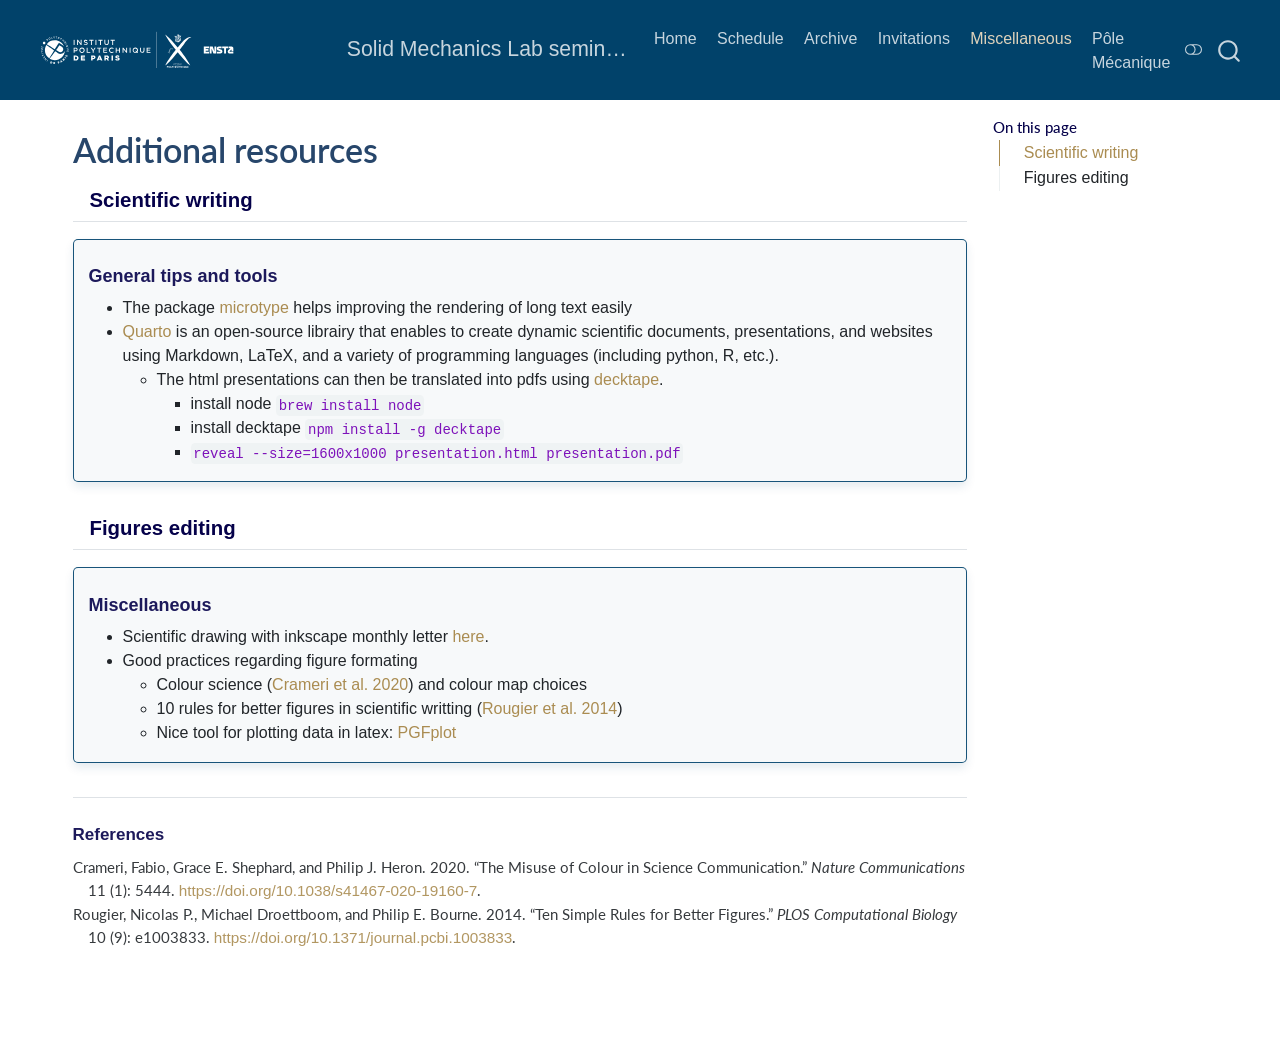
==== commit 528ae233: "Built site for gh-pages" ====
--- a/AdditionalResources.html
+++ b/AdditionalResources.html
@@ -2,17 +2,23 @@
 <html xmlns="http://www.w3.org/1999/xhtml" lang="en" xml:lang="en"><head>
 
 <meta charset="utf-8">
-<meta name="generator" content="quarto-1.7.32">
+<meta name="generator" content="quarto-1.10.19">
 
 <meta name="viewport" content="width=device-width, initial-scale=1.0, user-scalable=yes">
 
 
 <title>Additional resources – Solid Mechanics Lab seminar series</title>
 <style>
-code{white-space: pre-wrap;}
+/* Default styles provided by pandoc.
+** See https://pandoc.org/MANUAL.html#variables-for-html for config info.
+*/
 span.smallcaps{font-variant: small-caps;}
-div.columns{display: flex; gap: min(4vw, 1.5em);}
-div.column{flex: auto; overflow-x: auto;}
+div.columns{display: flex; gap: 1.5em;}
+div.column{flex: auto;}
+@media screen {
+div.columns{gap: min(4vw, 1.5em);}
+div.column{overflow-x: auto;}
+}
 div.hanging-indent{margin-left: 1.5em; text-indent: -1.5em;}
 ul.task-list{list-style: none;}
 ul.task-list li input[type="checkbox"] {
@@ -24,7 +30,6 @@
 div.csl-bib-body { }
 div.csl-entry {
   clear: both;
-  margin-bottom: 0em;
 }
 .hanging-indent div.csl-entry {
   margin-left:2em;
@@ -56,14 +61,14 @@
 <script src="site_libs/quarto-html/tippy.umd.min.js"></script>
 <script src="site_libs/quarto-html/anchor.min.js"></script>
 <link href="site_libs/quarto-html/tippy.css" rel="stylesheet">
-<link href="site_libs/quarto-html/quarto-syntax-highlighting-37eea08aefeeee20ff55810ff984fec1.css" rel="stylesheet" class="quarto-color-scheme" id="quarto-text-highlighting-styles">
-<link href="site_libs/quarto-html/quarto-syntax-highlighting-dark-2fef5ea3f8957b3e4ecc936fc74692ca.css" rel="stylesheet" class="quarto-color-scheme quarto-color-alternate" id="quarto-text-highlighting-styles">
-<link href="site_libs/quarto-html/quarto-syntax-highlighting-37eea08aefeeee20ff55810ff984fec1.css" rel="stylesheet" class="quarto-color-scheme-extra" id="quarto-text-highlighting-styles">
+<link href="site_libs/quarto-html/quarto-syntax-highlighting-bf27225e3a48a9273f3daa8f8e829971.css" rel="stylesheet" class="quarto-color-scheme" id="quarto-text-highlighting-styles">
+<link href="site_libs/quarto-html/quarto-syntax-highlighting-dark-b626d73c4c936ccc3cb08be7d45d1df6.css" rel="stylesheet" class="quarto-color-scheme quarto-color-alternate" id="quarto-text-highlighting-styles">
+<link href="site_libs/quarto-html/quarto-syntax-highlighting-bf27225e3a48a9273f3daa8f8e829971.css" rel="stylesheet" class="quarto-color-scheme-extra" id="quarto-text-highlighting-styles">
 <script src="site_libs/bootstrap/bootstrap.min.js"></script>
 <link href="site_libs/bootstrap/bootstrap-icons.css" rel="stylesheet">
-<link href="site_libs/bootstrap/bootstrap-5e93ec556baa385cfd8210303c6545bd.min.css" rel="stylesheet" append-hash="true" class="quarto-color-scheme" id="quarto-bootstrap" data-mode="light">
-<link href="site_libs/bootstrap/bootstrap-dark-d4d9bf10eec08f27602858e370fdcfaf.min.css" rel="stylesheet" append-hash="true" class="quarto-color-scheme quarto-color-alternate" id="quarto-bootstrap" data-mode="dark">
-<link href="site_libs/bootstrap/bootstrap-5e93ec556baa385cfd8210303c6545bd.min.css" rel="stylesheet" append-hash="true" class="quarto-color-scheme-extra" id="quarto-bootstrap" data-mode="light">
+<link href="site_libs/bootstrap/bootstrap-6b47e2b5cace16e36d83b28fcc815a90.min.css" rel="stylesheet" append-hash="true" class="quarto-color-scheme" id="quarto-bootstrap" data-mode="light">
+<link href="site_libs/bootstrap/bootstrap-dark-74f4fa1f009937227fd53bf8d28a0e7f.min.css" rel="stylesheet" append-hash="true" class="quarto-color-scheme quarto-color-alternate" id="quarto-bootstrap" data-mode="dark">
+<link href="site_libs/bootstrap/bootstrap-6b47e2b5cace16e36d83b28fcc815a90.min.css" rel="stylesheet" append-hash="true" class="quarto-color-scheme-extra" id="quarto-bootstrap" data-mode="light">
 <script src="site_libs/quarto-contrib/iconify-2.1.0/iconify-icon.min.js"></script>
 <script id="quarto-search-options" type="application/json">{
   "location": "navbar",
@@ -267,7 +272,8 @@
       <div class="navbar-container container-fluid">
       <div class="navbar-brand-container mx-auto">
     <a href="./index.html" class="navbar-brand navbar-brand-logo">
-    <img src="./Resources/Images/Logotype_IPP_X_ENSTA.svg" alt="" class="navbar-logo">
+    <img src="./Resources/Images/Logotype_IPP_X_ENSTA.svg" alt="" class="navbar-logo light-content">
+    <img src="./Resources/Images/Logotype_IPP_X_ENSTA.svg" alt="" class="navbar-logo dark-content">
     </a>
     <a class="navbar-brand" href="./index.html">
     <span class="navbar-title">Solid Mechanics Lab seminar series</span>
@@ -320,11 +326,11 @@
     <h2 id="toc-title">On this page</h2>
    
   <ul>
-  <li><a href="#scientific-writing" id="toc-scientific-writing" class="nav-link active" data-scroll-target="#scientific-writing"><iconify-icon role="img" inline="" icon="fa-solid:pen-nib" aria-label="Icon pen-nib from fa-solid Iconify.design set." title="Icon pen-nib from fa-solid Iconify.design set."></iconify-icon> &nbsp; Scientific writing</a>
+  <li><a href="#b58fc729-690b-4000-b19f-365a4093b2ff7b7b3c2069636f6e6966792066612d736f6c69643a70656e2d6e6962203e7d7d-scientific-writing" id="toc-b58fc729-690b-4000-b19f-365a4093b2ff7b7b3c2069636f6e6966792066612d736f6c69643a70656e2d6e6962203e7d7d-scientific-writing" class="nav-link active" data-scroll-target="#b58fc729-690b-4000-b19f-365a4093b2ff7b7b3c2069636f6e6966792066612d736f6c69643a70656e2d6e6962203e7d7d-scientific-writing"><iconify-icon role="img" inline="" icon="fa-solid:pen-nib" aria-label="Icon pen-nib from fa-solid Iconify.design set." title="Icon pen-nib from fa-solid Iconify.design set."></iconify-icon> &nbsp; Scientific writing</a>
   <ul class="collapse">
   <li><a href="#general-tips-and-tools" id="toc-general-tips-and-tools" class="nav-link" data-scroll-target="#general-tips-and-tools">General tips and tools</a></li>
   </ul></li>
-  <li><a href="#figures-editing" id="toc-figures-editing" class="nav-link" data-scroll-target="#figures-editing"><iconify-icon role="img" inline="" icon="fa6-solid:compass-drafting" aria-label="Icon compass-drafting from fa6-solid Iconify.design set." title="Icon compass-drafting from fa6-solid Iconify.design set."></iconify-icon> &nbsp; Figures editing</a>
+  <li><a href="#b58fc729-690b-4000-b19f-365a4093b2ff7b7b3c2069636f6e696679206661362d736f6c69643a636f6d706173732d6472616674696e67203e7d7d-figures-editing" id="toc-b58fc729-690b-4000-b19f-365a4093b2ff7b7b3c2069636f6e696679206661362d736f6c69643a636f6d706173732d6472616674696e67203e7d7d-figures-editing" class="nav-link" data-scroll-target="#b58fc729-690b-4000-b19f-365a4093b2ff7b7b3c2069636f6e696679206661362d736f6c69643a636f6d706173732d6472616674696e67203e7d7d-figures-editing"><iconify-icon role="img" inline="" icon="fa6-solid:compass-drafting" aria-label="Icon compass-drafting from fa6-solid Iconify.design set." title="Icon compass-drafting from fa6-solid Iconify.design set."></iconify-icon> &nbsp; Figures editing</a>
   <ul class="collapse">
   <li><a href="#miscellaneous" id="toc-miscellaneous" class="nav-link" data-scroll-target="#miscellaneous">Miscellaneous</a></li>
   </ul></li>
@@ -354,8 +360,8 @@
 </header>
 
 
-<section id="scientific-writing" class="level2">
-<h2 class="anchored" data-anchor-id="scientific-writing"><iconify-icon role="img" inline="" icon="fa-solid:pen-nib" aria-label="Icon pen-nib from fa-solid Iconify.design set." title="Icon pen-nib from fa-solid Iconify.design set."></iconify-icon> &nbsp; Scientific writing</h2>
+<section id="b58fc729-690b-4000-b19f-365a4093b2ff7b7b3c2069636f6e6966792066612d736f6c69643a70656e2d6e6962203e7d7d-scientific-writing" class="level2">
+<h2 class="anchored" data-anchor-id="b58fc729-690b-4000-b19f-365a4093b2ff7b7b3c2069636f6e6966792066612d736f6c69643a70656e2d6e6962203e7d7d-scientific-writing"><iconify-icon role="img" inline="" icon="fa-solid:pen-nib" aria-label="Icon pen-nib from fa-solid Iconify.design set." title="Icon pen-nib from fa-solid Iconify.design set."></iconify-icon> &nbsp; Scientific writing</h2>
 <section id="general-tips-and-tools" class="level3 talk-card">
 <h3 class="anchored" data-anchor-id="general-tips-and-tools">General tips and tools</h3>
 <ul>
@@ -372,16 +378,16 @@
 </ul>
 </section>
 </section>
-<section id="figures-editing" class="level2">
-<h2 class="anchored" data-anchor-id="figures-editing"><iconify-icon role="img" inline="" icon="fa6-solid:compass-drafting" aria-label="Icon compass-drafting from fa6-solid Iconify.design set." title="Icon compass-drafting from fa6-solid Iconify.design set."></iconify-icon> &nbsp; Figures editing</h2>
+<section id="b58fc729-690b-4000-b19f-365a4093b2ff7b7b3c2069636f6e696679206661362d736f6c69643a636f6d706173732d6472616674696e67203e7d7d-figures-editing" class="level2">
+<h2 class="anchored" data-anchor-id="b58fc729-690b-4000-b19f-365a4093b2ff7b7b3c2069636f6e696679206661362d736f6c69643a636f6d706173732d6472616674696e67203e7d7d-figures-editing"><iconify-icon role="img" inline="" icon="fa6-solid:compass-drafting" aria-label="Icon compass-drafting from fa6-solid Iconify.design set." title="Icon compass-drafting from fa6-solid Iconify.design set."></iconify-icon> &nbsp; Figures editing</h2>
 <section id="miscellaneous" class="level3 talk-card">
 <h3 class="anchored" data-anchor-id="miscellaneous">Miscellaneous</h3>
 <ul>
 <li>Scientific drawing with inkscape monthly letter <a href="https://dsinkscape.substack.com/about">here</a>.</li>
 <li>Good practices regarding figure formating
 <ul>
-<li>Colour science <span class="citation" data-cites="crameriMisuseColourScience2020a">(<a href="#ref-crameriMisuseColourScience2020a" role="doc-biblioref">Crameri, Shephard, and Heron 2020</a>)</span> and colour map choices</li>
-<li>10 rules for better figures in scientific writting <span class="citation" data-cites="rougierTenSimpleRules2014a">(<a href="#ref-rougierTenSimpleRules2014a" role="doc-biblioref">Rougier, Droettboom, and Bourne 2014</a>)</span></li>
+<li>Colour science <span class="citation" data-cites="crameriMisuseColourScience2020a">(<a href="#ref-crameriMisuseColourScience2020a" role="doc-biblioref">Crameri et al. 2020</a>)</span> and colour map choices</li>
+<li>10 rules for better figures in scientific writting <span class="citation" data-cites="rougierTenSimpleRules2014a">(<a href="#ref-rougierTenSimpleRules2014a" role="doc-biblioref">Rougier et al. 2014</a>)</span></li>
 <li>Nice tool for plotting data in latex: <a href="https://pgfplots.net/">PGFplot</a></li>
 </ul></li>
 </ul>
@@ -391,7 +397,7 @@
 
 </section>
 
-<div id="quarto-appendix" class="default"><section class="quarto-appendix-contents" role="doc-bibliography" id="quarto-bibliography"><h2 class="anchored quarto-appendix-heading">References</h2><div id="refs" class="references csl-bib-body hanging-indent" data-entry-spacing="0" role="list">
+<div id="quarto-appendix" class="default"><section class="quarto-appendix-contents" role="doc-bibliography" id="quarto-bibliography"><h2 class="anchored quarto-appendix-heading">References</h2><div id="refs" class="references csl-bib-body hanging-indent" role="list">
 <div id="ref-crameriMisuseColourScience2020a" class="csl-entry" role="listitem">
 Crameri, Fabio, Grace E. Shephard, and Philip J. Heron. 2020. <span>“The Misuse of Colour in Science Communication.”</span> <em>Nature Communications</em> 11 (1): 5444. <a href="https://doi.org/10.1038/s41467-020-19160-7">https://doi.org/10.1038/s41467-020-19160-7</a>.
 </div>
@@ -463,13 +469,14 @@
       e.clearSelection();
     }
     const getTextToCopy = function(trigger) {
-        const codeEl = trigger.previousElementSibling.cloneNode(true);
-        for (const childEl of codeEl.children) {
-          if (isCodeAnnotation(childEl)) {
-            childEl.remove();
-          }
-        }
-        return codeEl.innerText;
+      const outerScaffold = trigger.parentElement.cloneNode(true);
+      const codeEl = outerScaffold.querySelector('code');
+      for (const childEl of codeEl.children) {
+        if (isCodeAnnotation(childEl)) {
+          childEl.remove();
+        }
+      }
+      return codeEl.innerText;
     }
     const clipboard = new window.ClipboardJS('.code-copy-button:not([data-in-quarto-modal])', {
       text: getTextToCopy
--- a/site_libs/quarto-html/quarto-syntax-highlighting-bf27225e3a48a9273f3daa8f8e829971.css
+++ b/site_libs/quarto-html/quarto-syntax-highlighting-bf27225e3a48a9273f3daa8f8e829971.css
@@ -0,0 +1,236 @@
+/* quarto syntax highlight colors */
+:root {
+  --quarto-hl-ot-color: #003B4F;
+  --quarto-hl-at-color: #657422;
+  --quarto-hl-ss-color: #20794D;
+  --quarto-hl-an-color: #5E5E5E;
+  --quarto-hl-fu-color: #4758AB;
+  --quarto-hl-st-color: #20794D;
+  --quarto-hl-cf-color: #003B4F;
+  --quarto-hl-op-color: #5E5E5E;
+  --quarto-hl-er-color: #AD0000;
+  --quarto-hl-bn-color: #AD0000;
+  --quarto-hl-al-color: #AD0000;
+  --quarto-hl-va-color: #111111;
+  --quarto-hl-bu-color: inherit;
+  --quarto-hl-ex-color: inherit;
+  --quarto-hl-pp-color: #AD0000;
+  --quarto-hl-in-color: #5E5E5E;
+  --quarto-hl-vs-color: #20794D;
+  --quarto-hl-wa-color: #5E5E5E;
+  --quarto-hl-do-color: #5E5E5E;
+  --quarto-hl-im-color: #00769E;
+  --quarto-hl-ch-color: #20794D;
+  --quarto-hl-dt-color: #AD0000;
+  --quarto-hl-fl-color: #AD0000;
+  --quarto-hl-co-color: #5E5E5E;
+  --quarto-hl-cv-color: #5E5E5E;
+  --quarto-hl-cn-color: #8f5902;
+  --quarto-hl-sc-color: #5E5E5E;
+  --quarto-hl-dv-color: #AD0000;
+  --quarto-hl-kw-color: #003B4F;
+}
+
+/* other quarto variables */
+:root {
+  --quarto-font-monospace: SFMono-Regular, Menlo, Monaco, Consolas, "Liberation Mono", "Courier New", monospace;
+}
+
+/* syntax highlight based on Pandoc's rules */
+pre > code.sourceCode > span {
+  color: #003B4F;
+}
+
+code.sourceCode > span {
+  color: #003B4F;
+}
+
+div.sourceCode,
+div.sourceCode pre.sourceCode {
+  color: #003B4F;
+}
+
+/* Normal */
+code span {
+  color: #003B4F;
+}
+
+/* Alert */
+code span.al {
+  color: #AD0000;
+  font-style: inherit;
+}
+
+/* Annotation */
+code span.an {
+  color: #5E5E5E;
+  font-style: inherit;
+}
+
+/* Attribute */
+code span.at {
+  color: #657422;
+  font-style: inherit;
+}
+
+/* BaseN */
+code span.bn {
+  color: #AD0000;
+  font-style: inherit;
+}
+
+/* BuiltIn */
+code span.bu {
+  font-style: inherit;
+}
+
+/* ControlFlow */
+code span.cf {
+  color: #003B4F;
+  font-weight: bold;
+  font-style: inherit;
+}
+
+/* Char */
+code span.ch {
+  color: #20794D;
+  font-style: inherit;
+}
+
+/* Constant */
+code span.cn {
+  color: #8f5902;
+  font-style: inherit;
+}
+
+/* Comment */
+code span.co {
+  color: #5E5E5E;
+  font-style: inherit;
+}
+
+/* CommentVar */
+code span.cv {
+  color: #5E5E5E;
+  font-style: italic;
+}
+
+/* Documentation */
+code span.do {
+  color: #5E5E5E;
+  font-style: italic;
+}
+
+/* DataType */
+code span.dt {
+  color: #AD0000;
+  font-style: inherit;
+}
+
+/* DecVal */
+code span.dv {
+  color: #AD0000;
+  font-style: inherit;
+}
+
+/* Error */
+code span.er {
+  color: #AD0000;
+  font-style: inherit;
+}
+
+/* Extension */
+code span.ex {
+  font-style: inherit;
+}
+
+/* Float */
+code span.fl {
+  color: #AD0000;
+  font-style: inherit;
+}
+
+/* Function */
+code span.fu {
+  color: #4758AB;
+  font-style: inherit;
+}
+
+/* Import */
+code span.im {
+  color: #00769E;
+  font-style: inherit;
+}
+
+/* Information */
+code span.in {
+  color: #5E5E5E;
+  font-style: inherit;
+}
+
+/* Keyword */
+code span.kw {
+  color: #003B4F;
+  font-weight: bold;
+  font-style: inherit;
+}
+
+/* Operator */
+code span.op {
+  color: #5E5E5E;
+  font-style: inherit;
+}
+
+/* Other */
+code span.ot {
+  color: #003B4F;
+  font-style: inherit;
+}
+
+/* Preprocessor */
+code span.pp {
+  color: #AD0000;
+  font-style: inherit;
+}
+
+/* SpecialChar */
+code span.sc {
+  color: #5E5E5E;
+  font-style: inherit;
+}
+
+/* SpecialString */
+code span.ss {
+  color: #20794D;
+  font-style: inherit;
+}
+
+/* String */
+code span.st {
+  color: #20794D;
+  font-style: inherit;
+}
+
+/* Variable */
+code span.va {
+  color: #111111;
+  font-style: inherit;
+}
+
+/* VerbatimString */
+code span.vs {
+  color: #20794D;
+  font-style: inherit;
+}
+
+/* Warning */
+code span.wa {
+  color: #5E5E5E;
+  font-style: italic;
+}
+
+.prevent-inlining {
+  content: "</";
+}
+
+/*# sourceMappingURL=8be38f48d34c45af72792cbd699585e7.css.map */
--- a/site_libs/quarto-html/quarto-syntax-highlighting-dark-b626d73c4c936ccc3cb08be7d45d1df6.css
+++ b/site_libs/quarto-html/quarto-syntax-highlighting-dark-b626d73c4c936ccc3cb08be7d45d1df6.css
@@ -0,0 +1,219 @@
+/* quarto syntax highlight colors */
+:root {
+  --quarto-hl-al-color: #f07178;
+  --quarto-hl-an-color: #d4d0ab;
+  --quarto-hl-at-color: #00e0e0;
+  --quarto-hl-bn-color: #d4d0ab;
+  --quarto-hl-bu-color: #abe338;
+  --quarto-hl-ch-color: #abe338;
+  --quarto-hl-co-color: #f8f8f2;
+  --quarto-hl-cv-color: #ffd700;
+  --quarto-hl-cn-color: #ffd700;
+  --quarto-hl-cf-color: #ffa07a;
+  --quarto-hl-dt-color: #ffa07a;
+  --quarto-hl-dv-color: #d4d0ab;
+  --quarto-hl-do-color: #f8f8f2;
+  --quarto-hl-er-color: #f07178;
+  --quarto-hl-ex-color: #00e0e0;
+  --quarto-hl-fl-color: #d4d0ab;
+  --quarto-hl-fu-color: #ffa07a;
+  --quarto-hl-im-color: #abe338;
+  --quarto-hl-in-color: #d4d0ab;
+  --quarto-hl-kw-color: #ffa07a;
+  --quarto-hl-op-color: #ffa07a;
+  --quarto-hl-ot-color: #00e0e0;
+  --quarto-hl-pp-color: #dcc6e0;
+  --quarto-hl-re-color: #00e0e0;
+  --quarto-hl-sc-color: #abe338;
+  --quarto-hl-ss-color: #abe338;
+  --quarto-hl-st-color: #abe338;
+  --quarto-hl-va-color: #00e0e0;
+  --quarto-hl-vs-color: #abe338;
+  --quarto-hl-wa-color: #dcc6e0;
+}
+
+/* other quarto variables */
+:root {
+  --quarto-font-monospace: SFMono-Regular, Menlo, Monaco, Consolas, "Liberation Mono", "Courier New", monospace;
+}
+
+/* syntax highlight based on Pandoc's rules */
+pre > code.sourceCode > span {
+  color: #f8f8f2;
+}
+
+code.sourceCode > span {
+  color: #f8f8f2;
+}
+
+div.sourceCode,
+div.sourceCode pre.sourceCode {
+  color: #f8f8f2;
+}
+
+/* Normal */
+code span {
+  color: #f8f8f2;
+}
+
+/* Alert */
+code span.al {
+  color: #f07178;
+}
+
+/* Annotation */
+code span.an {
+  color: #d4d0ab;
+}
+
+/* Attribute */
+code span.at {
+  color: #00e0e0;
+}
+
+/* BaseN */
+code span.bn {
+  color: #d4d0ab;
+}
+
+/* BuiltIn */
+code span.bu {
+  color: #abe338;
+}
+
+/* ControlFlow */
+code span.cf {
+  font-weight: bold;
+  color: #ffa07a;
+}
+
+/* Char */
+code span.ch {
+  color: #abe338;
+}
+
+/* Constant */
+code span.cn {
+  color: #ffd700;
+}
+
+/* Comment */
+code span.co {
+  font-style: italic;
+  color: #f8f8f2;
+}
+
+/* CommentVar */
+code span.cv {
+  color: #ffd700;
+}
+
+/* Documentation */
+code span.do {
+  color: #f8f8f2;
+}
+
+/* DataType */
+code span.dt {
+  color: #ffa07a;
+}
+
+/* DecVal */
+code span.dv {
+  color: #d4d0ab;
+}
+
+/* Error */
+code span.er {
+  color: #f07178;
+  text-decoration: underline;
+}
+
+/* Extension */
+code span.ex {
+  font-weight: bold;
+  color: #00e0e0;
+}
+
+/* Float */
+code span.fl {
+  color: #d4d0ab;
+}
+
+/* Function */
+code span.fu {
+  color: #ffa07a;
+}
+
+/* Import */
+code span.im {
+  color: #abe338;
+}
+
+/* Information */
+code span.in {
+  color: #d4d0ab;
+}
+
+/* Keyword */
+code span.kw {
+  font-weight: bold;
+  color: #ffa07a;
+}
+
+/* Operator */
+code span.op {
+  color: #ffa07a;
+}
+
+/* Other */
+code span.ot {
+  color: #00e0e0;
+}
+
+/* Preprocessor */
+code span.pp {
+  color: #dcc6e0;
+}
+
+/* RegionMarker */
+code span.re {
+  background-color: #f8f8f2;
+  color: #00e0e0;
+}
+
+/* SpecialChar */
+code span.sc {
+  color: #abe338;
+}
+
+/* SpecialString */
+code span.ss {
+  color: #abe338;
+}
+
+/* String */
+code span.st {
+  color: #abe338;
+}
+
+/* Variable */
+code span.va {
+  color: #00e0e0;
+}
+
+/* VerbatimString */
+code span.vs {
+  color: #abe338;
+}
+
+/* Warning */
+code span.wa {
+  color: #dcc6e0;
+}
+
+.prevent-inlining {
+  content: "</";
+}
+
+/*# sourceMappingURL=a269c63e8167c3ae395728e86feb0848.css.map */
--- a/site_libs/quarto-html/quarto-syntax-highlighting-bf27225e3a48a9273f3daa8f8e829971.css
+++ b/site_libs/quarto-html/quarto-syntax-highlighting-bf27225e3a48a9273f3daa8f8e829971.css
@@ -0,0 +1,236 @@
+/* quarto syntax highlight colors */
+:root {
+  --quarto-hl-ot-color: #003B4F;
+  --quarto-hl-at-color: #657422;
+  --quarto-hl-ss-color: #20794D;
+  --quarto-hl-an-color: #5E5E5E;
+  --quarto-hl-fu-color: #4758AB;
+  --quarto-hl-st-color: #20794D;
+  --quarto-hl-cf-color: #003B4F;
+  --quarto-hl-op-color: #5E5E5E;
+  --quarto-hl-er-color: #AD0000;
+  --quarto-hl-bn-color: #AD0000;
+  --quarto-hl-al-color: #AD0000;
+  --quarto-hl-va-color: #111111;
+  --quarto-hl-bu-color: inherit;
+  --quarto-hl-ex-color: inherit;
+  --quarto-hl-pp-color: #AD0000;
+  --quarto-hl-in-color: #5E5E5E;
+  --quarto-hl-vs-color: #20794D;
+  --quarto-hl-wa-color: #5E5E5E;
+  --quarto-hl-do-color: #5E5E5E;
+  --quarto-hl-im-color: #00769E;
+  --quarto-hl-ch-color: #20794D;
+  --quarto-hl-dt-color: #AD0000;
+  --quarto-hl-fl-color: #AD0000;
+  --quarto-hl-co-color: #5E5E5E;
+  --quarto-hl-cv-color: #5E5E5E;
+  --quarto-hl-cn-color: #8f5902;
+  --quarto-hl-sc-color: #5E5E5E;
+  --quarto-hl-dv-color: #AD0000;
+  --quarto-hl-kw-color: #003B4F;
+}
+
+/* other quarto variables */
+:root {
+  --quarto-font-monospace: SFMono-Regular, Menlo, Monaco, Consolas, "Liberation Mono", "Courier New", monospace;
+}
+
+/* syntax highlight based on Pandoc's rules */
+pre > code.sourceCode > span {
+  color: #003B4F;
+}
+
+code.sourceCode > span {
+  color: #003B4F;
+}
+
+div.sourceCode,
+div.sourceCode pre.sourceCode {
+  color: #003B4F;
+}
+
+/* Normal */
+code span {
+  color: #003B4F;
+}
+
+/* Alert */
+code span.al {
+  color: #AD0000;
+  font-style: inherit;
+}
+
+/* Annotation */
+code span.an {
+  color: #5E5E5E;
+  font-style: inherit;
+}
+
+/* Attribute */
+code span.at {
+  color: #657422;
+  font-style: inherit;
+}
+
+/* BaseN */
+code span.bn {
+  color: #AD0000;
+  font-style: inherit;
+}
+
+/* BuiltIn */
+code span.bu {
+  font-style: inherit;
+}
+
+/* ControlFlow */
+code span.cf {
+  color: #003B4F;
+  font-weight: bold;
+  font-style: inherit;
+}
+
+/* Char */
+code span.ch {
+  color: #20794D;
+  font-style: inherit;
+}
+
+/* Constant */
+code span.cn {
+  color: #8f5902;
+  font-style: inherit;
+}
+
+/* Comment */
+code span.co {
+  color: #5E5E5E;
+  font-style: inherit;
+}
+
+/* CommentVar */
+code span.cv {
+  color: #5E5E5E;
+  font-style: italic;
+}
+
+/* Documentation */
+code span.do {
+  color: #5E5E5E;
+  font-style: italic;
+}
+
+/* DataType */
+code span.dt {
+  color: #AD0000;
+  font-style: inherit;
+}
+
+/* DecVal */
+code span.dv {
+  color: #AD0000;
+  font-style: inherit;
+}
+
+/* Error */
+code span.er {
+  color: #AD0000;
+  font-style: inherit;
+}
+
+/* Extension */
+code span.ex {
+  font-style: inherit;
+}
+
+/* Float */
+code span.fl {
+  color: #AD0000;
+  font-style: inherit;
+}
+
+/* Function */
+code span.fu {
+  color: #4758AB;
+  font-style: inherit;
+}
+
+/* Import */
+code span.im {
+  color: #00769E;
+  font-style: inherit;
+}
+
+/* Information */
+code span.in {
+  color: #5E5E5E;
+  font-style: inherit;
+}
+
+/* Keyword */
+code span.kw {
+  color: #003B4F;
+  font-weight: bold;
+  font-style: inherit;
+}
+
+/* Operator */
+code span.op {
+  color: #5E5E5E;
+  font-style: inherit;
+}
+
+/* Other */
+code span.ot {
+  color: #003B4F;
+  font-style: inherit;
+}
+
+/* Preprocessor */
+code span.pp {
+  color: #AD0000;
+  font-style: inherit;
+}
+
+/* SpecialChar */
+code span.sc {
+  color: #5E5E5E;
+  font-style: inherit;
+}
+
+/* SpecialString */
+code span.ss {
+  color: #20794D;
+  font-style: inherit;
+}
+
+/* String */
+code span.st {
+  color: #20794D;
+  font-style: inherit;
+}
+
+/* Variable */
+code span.va {
+  color: #111111;
+  font-style: inherit;
+}
+
+/* VerbatimString */
+code span.vs {
+  color: #20794D;
+  font-style: inherit;
+}
+
+/* Warning */
+code span.wa {
+  color: #5E5E5E;
+  font-style: italic;
+}
+
+.prevent-inlining {
+  content: "</";
+}
+
+/*# sourceMappingURL=8be38f48d34c45af72792cbd699585e7.css.map */
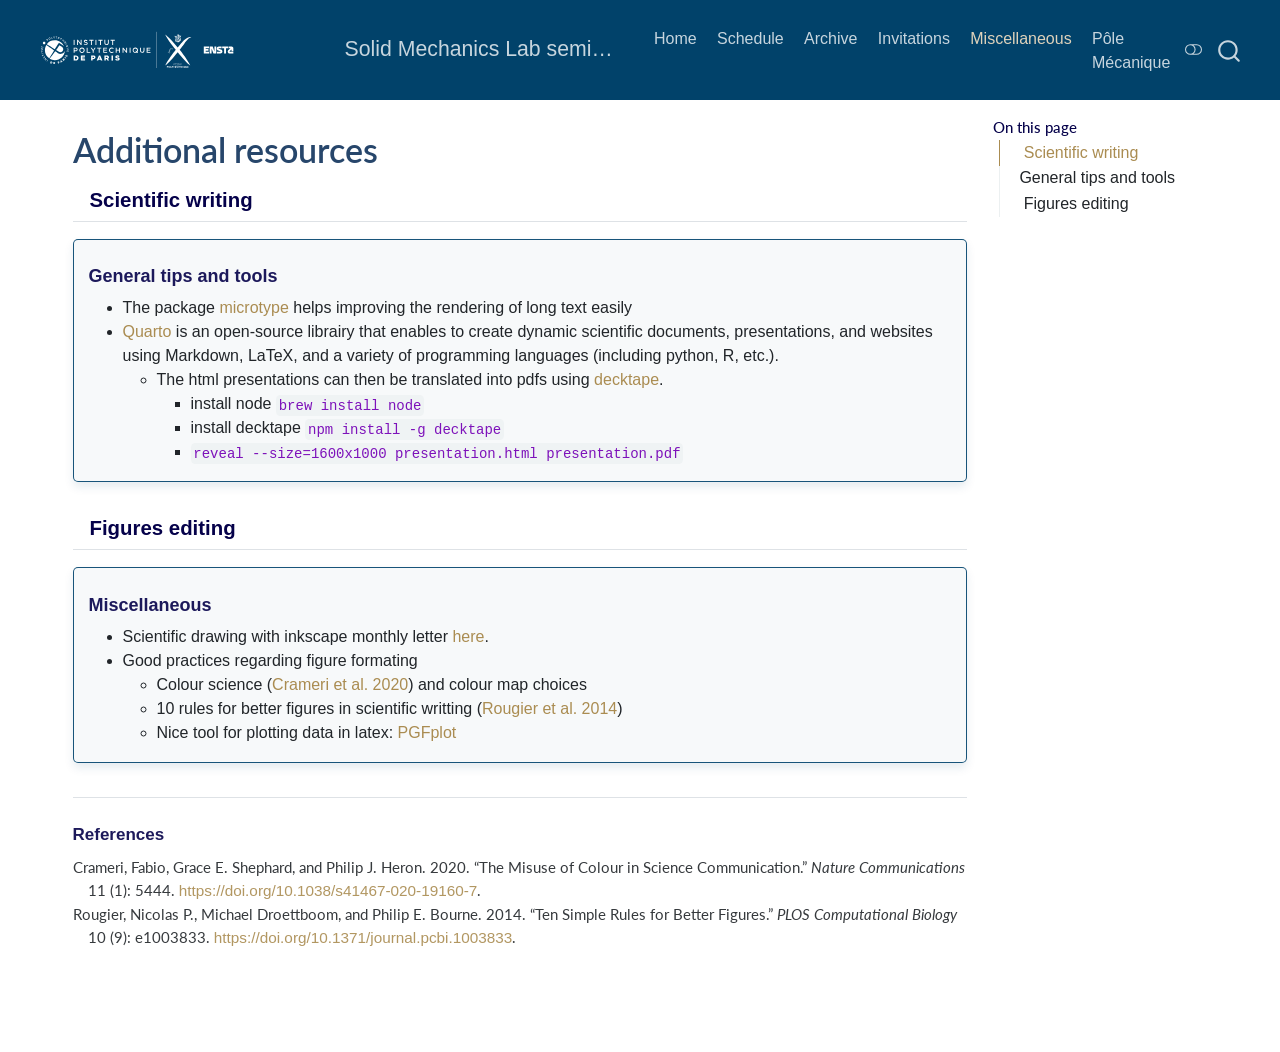
==== commit a3741c3a: "Built site for gh-pages" ====
--- a/AdditionalResources.html
+++ b/AdditionalResources.html
@@ -2,7 +2,7 @@
 <html xmlns="http://www.w3.org/1999/xhtml" lang="en" xml:lang="en"><head>
 
 <meta charset="utf-8">
-<meta name="generator" content="quarto-1.10.19">
+<meta name="generator" content="quarto-1.11.9">
 
 <meta name="viewport" content="width=device-width, initial-scale=1.0, user-scalable=yes">
 
@@ -57,18 +57,19 @@
 <meta name="quarto:offset" content="./">
 <script src="site_libs/quarto-html/quarto.js" type="module"></script>
 <script src="site_libs/quarto-html/tabsets/tabsets.js" type="module"></script>
+<script src="site_libs/quarto-html/scrollable-regions/scrollable-regions.js" type="module"></script>
 <script src="site_libs/quarto-html/popper.min.js"></script>
 <script src="site_libs/quarto-html/tippy.umd.min.js"></script>
 <script src="site_libs/quarto-html/anchor.min.js"></script>
 <link href="site_libs/quarto-html/tippy.css" rel="stylesheet">
-<link href="site_libs/quarto-html/quarto-syntax-highlighting-bf27225e3a48a9273f3daa8f8e829971.css" rel="stylesheet" class="quarto-color-scheme" id="quarto-text-highlighting-styles">
-<link href="site_libs/quarto-html/quarto-syntax-highlighting-dark-b626d73c4c936ccc3cb08be7d45d1df6.css" rel="stylesheet" class="quarto-color-scheme quarto-color-alternate" id="quarto-text-highlighting-styles">
-<link href="site_libs/quarto-html/quarto-syntax-highlighting-bf27225e3a48a9273f3daa8f8e829971.css" rel="stylesheet" class="quarto-color-scheme-extra" id="quarto-text-highlighting-styles">
+<link href="site_libs/quarto-html/quarto-syntax-highlighting-63b5708e65d6cd79cd7618c58d0c21e7.css" rel="stylesheet" class="quarto-color-scheme" id="quarto-text-highlighting-styles">
+<link href="site_libs/quarto-html/quarto-syntax-highlighting-dark-447e42e69aaa9833c0ba1b986f430b20.css" rel="stylesheet" class="quarto-color-scheme quarto-color-alternate" id="quarto-text-highlighting-styles">
+<link href="site_libs/quarto-html/quarto-syntax-highlighting-63b5708e65d6cd79cd7618c58d0c21e7.css" rel="stylesheet" class="quarto-color-scheme-extra" id="quarto-text-highlighting-styles">
 <script src="site_libs/bootstrap/bootstrap.min.js"></script>
 <link href="site_libs/bootstrap/bootstrap-icons.css" rel="stylesheet">
-<link href="site_libs/bootstrap/bootstrap-6b47e2b5cace16e36d83b28fcc815a90.min.css" rel="stylesheet" append-hash="true" class="quarto-color-scheme" id="quarto-bootstrap" data-mode="light">
-<link href="site_libs/bootstrap/bootstrap-dark-74f4fa1f009937227fd53bf8d28a0e7f.min.css" rel="stylesheet" append-hash="true" class="quarto-color-scheme quarto-color-alternate" id="quarto-bootstrap" data-mode="dark">
-<link href="site_libs/bootstrap/bootstrap-6b47e2b5cace16e36d83b28fcc815a90.min.css" rel="stylesheet" append-hash="true" class="quarto-color-scheme-extra" id="quarto-bootstrap" data-mode="light">
+<link href="site_libs/bootstrap/bootstrap-74c2f4bfaaceef9ccc676909438bf7e6.min.css" rel="stylesheet" append-hash="true" class="quarto-color-scheme" id="quarto-bootstrap" data-mode="light">
+<link href="site_libs/bootstrap/bootstrap-dark-95ad3b42a20add46ec2c4a99abce61c7.min.css" rel="stylesheet" append-hash="true" class="quarto-color-scheme quarto-color-alternate" id="quarto-bootstrap" data-mode="dark">
+<link href="site_libs/bootstrap/bootstrap-74c2f4bfaaceef9ccc676909438bf7e6.min.css" rel="stylesheet" append-hash="true" class="quarto-color-scheme-extra" id="quarto-bootstrap" data-mode="light">
 <script src="site_libs/quarto-contrib/iconify-2.1.0/iconify-icon.min.js"></script>
 <script id="quarto-search-options" type="application/json">{
   "location": "navbar",
@@ -102,7 +103,7 @@
 <link rel="stylesheet" href="styles.css">
 </head>
 
-<body class="nav-fixed quarto-light"><script id="quarto-html-before-body" type="application/javascript">
+<body class="nav-fixed quarto-light"><a id="quarto-skip-link" class="visually-hidden-focusable" href="#quarto-document-content">Skip to main content</a><script id="quarto-html-before-body" type="application/javascript">
     const toggleBodyColorMode = (bsSheetEl) => {
       const mode = bsSheetEl.getAttribute("data-mode");
       const bodyEl = window.document.querySelector("body");
@@ -125,6 +126,7 @@
       for (let i=0; i < toggles.length; i++) {
         const toggle = toggles[i];
         if (toggle) {
+          toggle.setAttribute("aria-checked", alternate ? "true" : "false");
           if (alternate) {
             toggle.classList.add("alternate");
           } else {
@@ -154,13 +156,19 @@
       manageTransitions('#quarto-margin-sidebar .nav-link', true);
       // Switch the toggles
       setColorSchemeToggle(alternate)
-      // Hack to workaround the fact that safari doesn't
-      // properly recolor the scrollbar when toggling (#1455)
+    }
+    // Hack to workaround the fact that safari doesn't
+    // properly recolor the scrollbar when toggling (#1455).
+    // Not run on load: stylesheets are set before first paint there, and
+    // scrolling would undo the scroll to a URL fragment (#14973).
+    // The one pixel nudge keeps the reader where they were.
+    const refreshSafariScrollbar = () => {
       if (navigator.userAgent.indexOf('Safari') > 0 && navigator.userAgent.indexOf('Chrome') == -1) {
         manageTransitions("body", false);
-        window.scrollTo(0, 1);
+        const scrollY = window.scrollY;
+        window.scrollTo(0, scrollY > 0 ? scrollY - 1 : 1);
         setTimeout(() => {
-          window.scrollTo(0, 0);
+          window.scrollTo(0, scrollY);
           manageTransitions("body", true);
         }, 40);
       }
@@ -254,6 +262,7 @@
       // Read the current dark / light value
       let toAlternate = !hasAlternateSentinel();
       toggleColorMode(toAlternate);
+      refreshSafariScrollbar();
       setStyleSentinel(toAlternate);
       toggleGiscusIfUsed(toAlternate, darkModeDefault);
       window.dispatchEvent(new Event('resize'));
@@ -268,7 +277,7 @@
 
 <div id="quarto-search-results"></div>
   <header id="quarto-header" class="headroom fixed-top">
-    <nav class="navbar navbar-expand-lg " data-bs-theme="dark">
+    <nav class="navbar navbar-expand-lg " data-bs-theme="dark" aria-label="Site">
       <div class="navbar-container container-fluid">
       <div class="navbar-brand-container mx-auto">
     <a href="./index.html" class="navbar-brand navbar-brand-logo">
@@ -279,8 +288,7 @@
     <span class="navbar-title">Solid Mechanics Lab seminar series</span>
     </a>
   </div>
-            <div id="quarto-search" class="" title="Search"></div>
-          <button class="navbar-toggler" type="button" data-bs-toggle="collapse" data-bs-target="#navbarCollapse" aria-controls="navbarCollapse" role="menu" aria-expanded="false" aria-label="Toggle navigation" onclick="if (window.quartoToggleHeadroom) { window.quartoToggleHeadroom(); }">
+          <button class="navbar-toggler" type="button" data-bs-toggle="collapse" data-bs-target="#navbarCollapse" aria-controls="navbarCollapse" aria-expanded="false" aria-label="Toggle navigation" onclick="if (window.quartoToggleHeadroom) { window.quartoToggleHeadroom(); }">
   <span class="navbar-toggler-icon"></span>
 </button>
           <div class="collapse navbar-collapse" id="navbarCollapse">
@@ -312,8 +320,9 @@
 </ul>
           </div> <!-- /navcollapse -->
             <div class="quarto-navbar-tools">
-  <a href="" class="quarto-color-scheme-toggle quarto-navigation-tool  px-1" onclick="window.quartoToggleColorScheme(); return false;" title="Toggle dark mode"><i class="bi"></i></a>
+  <button type="button" role="switch" aria-checked="false" class="quarto-color-scheme-toggle quarto-navigation-tool  px-1" onclick="window.quartoToggleColorScheme(); return false;" title="Toggle dark mode" aria-label="Toggle dark mode"><i class="bi"></i></button>
 </div>
+            <div id="quarto-search" class="" title="Search"></div>
       </div> <!-- /container-fluid -->
     </nav>
 </header>
@@ -322,7 +331,7 @@
 <!-- sidebar -->
 <!-- margin-sidebar -->
     <div id="quarto-margin-sidebar" class="sidebar margin-sidebar">
-        <nav id="TOC" role="doc-toc" class="toc-active">
+        <nav id="TOC" role="doc-toc" aria-labelledby="toc-title" class="toc-active">
     <h2 id="toc-title">On this page</h2>
    
   <ul>
@@ -338,7 +347,7 @@
 </nav>
     </div>
 <!-- main -->
-<main class="content column-page-left" id="quarto-document-content">
+<main class="content column-page-left" id="quarto-document-content" tabindex="-1">
 
 
 <header id="title-block-header" class="quarto-title-block default">
@@ -409,15 +418,50 @@
   window.document.addEventListener("DOMContentLoaded", function (event) {
     // Ensure there is a toggle, if there isn't float one in the top right
     if (window.document.querySelector('.quarto-color-scheme-toggle') === null) {
-      const a = window.document.createElement('a');
-      a.classList.add('top-right');
-      a.classList.add('quarto-color-scheme-toggle');
-      a.href = "";
-      a.onclick = function() { try { window.quartoToggleColorScheme(); } catch {} return false; };
+      const toggle = window.document.createElement('button');
+      toggle.type = "button";
+      toggle.setAttribute("role", "switch");
+      toggle.setAttribute("aria-checked", "false");
+      toggle.classList.add('top-right');
+      toggle.classList.add('quarto-color-scheme-toggle');
+      toggle.setAttribute("aria-label", "Toggle dark mode");
+      toggle.onclick = function() { try { window.quartoToggleColorScheme(); } catch {} return false; };
       const i = window.document.createElement("i");
       i.classList.add('bi');
-      a.appendChild(i);
-      window.document.body.appendChild(a);
+      toggle.appendChild(i);
+      // Put the toggle in a landmark of its own, so that landmark navigation
+      // can reach it.
+      //
+      // The container is always a fresh direct child of body, and the toggle is
+      // never moved into page furniture that the theme or the author controls.
+      // The toggle is positioned against the page, so any ancestor that
+      // establishes a containing block captures it: a positioned element or a
+      // grid for position: absolute, and transform, filter, will-change or
+      // contain for position: fixed. A direct child of body has none of these
+      // to inherit, and the shift when one appears is silent and visual.
+      //
+      // ARIA says a document should have at most one banner, and axe reports a
+      // duplicate whether or not the banners carry distinct labels. So use a
+      // header when the page has no banner yet, and a named region otherwise.
+      //
+      // A header is a banner wherever it sits, unless it is inside sectioning
+      // content, so this cannot just look at the children of body: a custom
+      // page layout wraps the title block header in a plain div. An explicit
+      // role="banner" always counts.
+      const sectioning = 'article, aside, main, nav, section, [role="article"], [role="complementary"], [role="main"], [role="navigation"], [role="region"]';
+      const hasBanner = Array.from(
+        window.document.querySelectorAll('header:not([role]), [role="banner"]')
+      ).some(function(el) {
+        return el.hasAttribute("role") || el.closest(sectioning) === null;
+      });
+      const container = window.document.createElement(hasBanner ? "div" : "header");
+      if (hasBanner) {
+        container.setAttribute("role", "region");
+        container.setAttribute("aria-label", "Toggle dark mode");
+      }
+      container.classList.add('quarto-color-scheme-toggle-container');
+      container.appendChild(toggle);
+      window.document.body.appendChild(container);
     }
     setColorSchemeToggle(hasAlternateSentinel())
     const icon = "";
@@ -496,7 +540,8 @@
           return filterRegex.test(href) || localhostRegex.test(href) || mailtoRegex.test(href);
       }
       // Inspect non-navigation links and adorn them if external
-     var links = window.document.querySelectorAll('a[href]:not(.nav-link):not(.navbar-brand):not(.toc-action):not(.sidebar-link):not(.sidebar-item-toggle):not(.pagination-link):not(.no-external):not([aria-hidden]):not(.dropdown-item):not(.quarto-navigation-tool):not(.about-link)');
+      window.quartoDecorateExternalLinks = function (root) {
+     var links = (root || window.document).querySelectorAll('a[href]:not(.nav-link):not(.navbar-brand):not(.toc-action):not(.sidebar-link):not(.sidebar-item-toggle):not(.pagination-link):not(.no-external):not([aria-hidden]):not(.dropdown-item):not(.quarto-navigation-tool):not(.about-link)');
       for (var i=0; i<links.length; i++) {
         const link = links[i];
         if (!isInternal(link.href)) {
@@ -505,8 +550,69 @@
           if (link.dataset.originalHref !== undefined) {
             link.href = link.dataset.originalHref;
           }
-        }
-      }
+          if (!link.classList.contains('no-external-icon')) {
+          }
+        }
+      }
+      };
+      window.quartoDecorateExternalLinks(window.document);
+    // Esc closes the popup (WCAG 1.4.13) and focus leaving both trigger and
+    // popup closes it (WCAG 2.4.11); tippy handles neither for interactive popups.
+    const hideOnEscAndFocusOut = {
+      name: 'hideOnEscAndFocusOut',
+      defaultValue: true,
+      fn(instance) {
+        const dismiss = () => {
+          // A show scheduled by the trigger delay would otherwise reopen it
+          instance.clearDelayTimeouts();
+          instance.hide();
+        };
+        const onKeyDown = (event) => {
+          if (event.key !== 'Escape') {
+            return;
+          }
+          // Keep Esc from also reaching page handlers (e.g. reveal.js overview),
+          // except an open reveal.js slide menu, which Esc should close too.
+          // The menu handles keys only when its keyboard option is on.
+          const menuHandlesEsc = window.Reveal?.getPlugin?.('menu')?.isOpen() &&
+            window.Reveal.getConfig().menu?.keyboard !== false;
+          if (!menuHandlesEsc) {
+            event.stopPropagation();
+          }
+          if (instance.popper.contains(window.document.activeElement)) {
+            // Disabled while refocusing so the focus trigger does not reopen it
+            instance.disable();
+            instance.reference.focus();
+            instance.enable();
+          }
+          dismiss();
+        };
+        const onFocusOut = (event) => {
+          const target = event.relatedTarget;
+          if (target && !instance.reference.contains(target) &&
+              !instance.popper.contains(target)) {
+            dismiss();
+          }
+        };
+        // On the trigger too: a click trigger (code-annotations: select) has no
+        // blur handling. Attached for the instance's lifetime so leaving the
+        // trigger also cancels a show still pending on the trigger delay.
+        instance.reference.addEventListener('focusout', onFocusOut);
+        return {
+          onShow() {
+            window.document.addEventListener('keydown', onKeyDown, true);
+            instance.popper.addEventListener('focusout', onFocusOut);
+          },
+          onHide() {
+            window.document.removeEventListener('keydown', onKeyDown, true);
+            instance.popper.removeEventListener('focusout', onFocusOut);
+          },
+          onDestroy() {
+            instance.reference.removeEventListener('focusout', onFocusOut);
+          },
+        };
+      },
+    };
     function tippyHover(el, contentFn, onTriggerFn, onUntriggerFn) {
       const config = {
         allowHTML: true,
@@ -520,6 +626,7 @@
         interactiveBorder: 10,
         theme: 'quarto',
         placement: 'bottom-start',
+        plugins: [hideOnEscAndFocusOut],
       };
       if (contentFn) {
         config.content = contentFn;
@@ -682,44 +789,54 @@
           const lineIds = lines.map((line) => {
             return targetCell + "-" + line;
           })
-          let top = null;
-          let height = null;
-          let parent = null;
+          // Each band is positioned against its own containing block, which is
+          // not the offsetParent of the lines, so place it from client rects.
+          const placeBand = (band, firstEl, lastEl, codeBlock) => {
+            const container = band.offsetParent;
+            if (container === null) {
+              return;
+            }
+            const containerRect = container.getBoundingClientRect();
+            // Reveal.js scales slides with a transform, so convert client
+            // pixels back to the CSS pixels of the container.
+            const scale = containerRect.height / container.offsetHeight || 1;
+            const firstRect = firstEl.getBoundingClientRect();
+            const lastRect = lastEl.getBoundingClientRect();
+            const top = (firstRect.top - containerRect.top) / scale - container.clientTop + container.scrollTop;
+            const height = (lastRect.bottom - firstRect.top) / scale;
+            band.style.top = top - 2 + "px";
+            band.style.height = height + 4 + "px";
+            if (codeBlock) {
+              // Without the copy button wrapper, the containing block is wider
+              // than the code block, so span the code block explicitly.
+              const blockRect = codeBlock.getBoundingClientRect();
+              band.style.left = (blockRect.left - containerRect.left) / scale - container.clientLeft + container.scrollLeft + "px";
+              band.style.width = blockRect.width / scale + "px";
+            }
+          };
           if (lineIds.length > 0) {
-              //compute the position of the single el (top and bottom and make a div)
-              const el = window.document.getElementById(lineIds[0]);
-              top = el.offsetTop;
-              height = el.offsetHeight;
-              parent = el.parentElement.parentElement;
-            if (lineIds.length > 1) {
-              const lastEl = window.document.getElementById(lineIds[lineIds.length - 1]);
-              const bottom = lastEl.offsetTop + lastEl.offsetHeight;
-              height = bottom - top;
+            const el = window.document.getElementById(lineIds[0]);
+            const lastEl = window.document.getElementById(lineIds[lineIds.length - 1]);
+            const parent = el.parentElement.parentElement;
+            // cook up a div (if necessary) and position it
+            let div = window.document.getElementById("code-annotation-line-highlight");
+            if (div === null) {
+              div = window.document.createElement("div");
+              div.setAttribute("id", "code-annotation-line-highlight");
+              div.style.position = 'absolute';
+              parent.appendChild(div);
             }
-            if (top !== null && height !== null && parent !== null) {
-              // cook up a div (if necessary) and position it 
-              let div = window.document.getElementById("code-annotation-line-highlight");
-              if (div === null) {
-                div = window.document.createElement("div");
-                div.setAttribute("id", "code-annotation-line-highlight");
-                div.style.position = 'absolute';
-                parent.appendChild(div);
-              }
-              div.style.top = top - 2 + "px";
-              div.style.height = height + 4 + "px";
-              div.style.left = 0;
-              let gutterDiv = window.document.getElementById("code-annotation-line-highlight-gutter");
-              if (gutterDiv === null) {
-                gutterDiv = window.document.createElement("div");
-                gutterDiv.setAttribute("id", "code-annotation-line-highlight-gutter");
-                gutterDiv.style.position = 'absolute';
-                const codeCell = window.document.getElementById(targetCell);
-                const gutter = codeCell.querySelector('.code-annotation-gutter');
-                gutter.appendChild(gutterDiv);
-              }
-              gutterDiv.style.top = top - 2 + "px";
-              gutterDiv.style.height = height + 4 + "px";
+            placeBand(div, el, lastEl, parent.closest("div.sourceCode") || parent);
+            let gutterDiv = window.document.getElementById("code-annotation-line-highlight-gutter");
+            if (gutterDiv === null) {
+              gutterDiv = window.document.createElement("div");
+              gutterDiv.setAttribute("id", "code-annotation-line-highlight-gutter");
+              gutterDiv.style.position = 'absolute';
+              const codeCell = window.document.getElementById(targetCell);
+              const gutter = codeCell.querySelector('.code-annotation-gutter');
+              gutter.appendChild(gutterDiv);
             }
+            placeBand(gutterDiv, el, lastEl);
             selectedAnnoteEl = annoteEl;
           }
         };
@@ -818,6 +935,9 @@
     }
   });
   </script>
+  <script type="application/javascript">
+  window.quartoScrollableRegionsLabels = {"code":"Scrollable code","output":"Scrollable output"};
+  </script>
 </div> <!-- /content -->
 
 
--- a/site_libs/quarto-html/quarto-syntax-highlighting-63b5708e65d6cd79cd7618c58d0c21e7.css
+++ b/site_libs/quarto-html/quarto-syntax-highlighting-63b5708e65d6cd79cd7618c58d0c21e7.css
@@ -0,0 +1,236 @@
+/* quarto syntax highlight colors */
+:root {
+  --quarto-hl-ot-color: #003B4F;
+  --quarto-hl-at-color: #657422;
+  --quarto-hl-ss-color: #20794D;
+  --quarto-hl-an-color: #5E5E5E;
+  --quarto-hl-fu-color: #4758AB;
+  --quarto-hl-st-color: #20794D;
+  --quarto-hl-cf-color: #003B4F;
+  --quarto-hl-op-color: #5E5E5E;
+  --quarto-hl-er-color: #AD0000;
+  --quarto-hl-bn-color: #AD0000;
+  --quarto-hl-al-color: #AD0000;
+  --quarto-hl-va-color: #111111;
+  --quarto-hl-bu-color: inherit;
+  --quarto-hl-ex-color: inherit;
+  --quarto-hl-pp-color: #AD0000;
+  --quarto-hl-in-color: #5E5E5E;
+  --quarto-hl-vs-color: #20794D;
+  --quarto-hl-wa-color: #5E5E5E;
+  --quarto-hl-do-color: #5E5E5E;
+  --quarto-hl-im-color: #00769E;
+  --quarto-hl-ch-color: #20794D;
+  --quarto-hl-dt-color: #AD0000;
+  --quarto-hl-fl-color: #AD0000;
+  --quarto-hl-co-color: #5E5E5E;
+  --quarto-hl-cv-color: #5E5E5E;
+  --quarto-hl-cn-color: #8f5902;
+  --quarto-hl-sc-color: #5E5E5E;
+  --quarto-hl-dv-color: #AD0000;
+  --quarto-hl-kw-color: #003B4F;
+}
+
+/* other quarto variables */
+:root {
+  --quarto-font-monospace: SFMono-Regular, Menlo, Monaco, Consolas, "Liberation Mono", "Courier New", monospace;
+}
+
+/* syntax highlight based on Pandoc's rules */
+pre > code.sourceCode > span {
+  color: #003B4F;
+}
+
+code.sourceCode > span {
+  color: #003B4F;
+}
+
+div.sourceCode,
+div.sourceCode pre.sourceCode {
+  color: #003B4F;
+}
+
+/* Normal */
+code span {
+  color: #003B4F;
+}
+
+/* Alert */
+code span.al {
+  color: #AD0000;
+  font-style: inherit;
+}
+
+/* Annotation */
+code span.an {
+  color: #5E5E5E;
+  font-style: inherit;
+}
+
+/* Attribute */
+code span.at {
+  color: #657422;
+  font-style: inherit;
+}
+
+/* BaseN */
+code span.bn {
+  color: #AD0000;
+  font-style: inherit;
+}
+
+/* BuiltIn */
+code span.bu {
+  font-style: inherit;
+}
+
+/* ControlFlow */
+code span.cf {
+  color: #003B4F;
+  font-weight: bold;
+  font-style: inherit;
+}
+
+/* Char */
+code span.ch {
+  color: #20794D;
+  font-style: inherit;
+}
+
+/* Constant */
+code span.cn {
+  color: #8f5902;
+  font-style: inherit;
+}
+
+/* Comment */
+code span.co {
+  color: #5E5E5E;
+  font-style: inherit;
+}
+
+/* CommentVar */
+code span.cv {
+  color: #5E5E5E;
+  font-style: italic;
+}
+
+/* Documentation */
+code span.do {
+  color: #5E5E5E;
+  font-style: italic;
+}
+
+/* DataType */
+code span.dt {
+  color: #AD0000;
+  font-style: inherit;
+}
+
+/* DecVal */
+code span.dv {
+  color: #AD0000;
+  font-style: inherit;
+}
+
+/* Error */
+code span.er {
+  color: #AD0000;
+  font-style: inherit;
+}
+
+/* Extension */
+code span.ex {
+  font-style: inherit;
+}
+
+/* Float */
+code span.fl {
+  color: #AD0000;
+  font-style: inherit;
+}
+
+/* Function */
+code span.fu {
+  color: #4758AB;
+  font-style: inherit;
+}
+
+/* Import */
+code span.im {
+  color: #00769E;
+  font-style: inherit;
+}
+
+/* Information */
+code span.in {
+  color: #5E5E5E;
+  font-style: inherit;
+}
+
+/* Keyword */
+code span.kw {
+  color: #003B4F;
+  font-weight: bold;
+  font-style: inherit;
+}
+
+/* Operator */
+code span.op {
+  color: #5E5E5E;
+  font-style: inherit;
+}
+
+/* Other */
+code span.ot {
+  color: #003B4F;
+  font-style: inherit;
+}
+
+/* Preprocessor */
+code span.pp {
+  color: #AD0000;
+  font-style: inherit;
+}
+
+/* SpecialChar */
+code span.sc {
+  color: #5E5E5E;
+  font-style: inherit;
+}
+
+/* SpecialString */
+code span.ss {
+  color: #20794D;
+  font-style: inherit;
+}
+
+/* String */
+code span.st {
+  color: #20794D;
+  font-style: inherit;
+}
+
+/* Variable */
+code span.va {
+  color: #111111;
+  font-style: inherit;
+}
+
+/* VerbatimString */
+code span.vs {
+  color: #20794D;
+  font-style: inherit;
+}
+
+/* Warning */
+code span.wa {
+  color: #5E5E5E;
+  font-style: italic;
+}
+
+.prevent-inlining {
+  content: "</";
+}
+
+/*# sourceMappingURL=054cc16b9e9817627be6994582d2ffb5.css.map */
--- a/site_libs/quarto-html/quarto-syntax-highlighting-dark-447e42e69aaa9833c0ba1b986f430b20.css
+++ b/site_libs/quarto-html/quarto-syntax-highlighting-dark-447e42e69aaa9833c0ba1b986f430b20.css
@@ -0,0 +1,219 @@
+/* quarto syntax highlight colors */
+:root {
+  --quarto-hl-al-color: #f07178;
+  --quarto-hl-an-color: #d4d0ab;
+  --quarto-hl-at-color: #00e0e0;
+  --quarto-hl-bn-color: #d4d0ab;
+  --quarto-hl-bu-color: #abe338;
+  --quarto-hl-ch-color: #abe338;
+  --quarto-hl-co-color: #f8f8f2;
+  --quarto-hl-cv-color: #ffd700;
+  --quarto-hl-cn-color: #ffd700;
+  --quarto-hl-cf-color: #ffa07a;
+  --quarto-hl-dt-color: #ffa07a;
+  --quarto-hl-dv-color: #d4d0ab;
+  --quarto-hl-do-color: #f8f8f2;
+  --quarto-hl-er-color: #f07178;
+  --quarto-hl-ex-color: #00e0e0;
+  --quarto-hl-fl-color: #d4d0ab;
+  --quarto-hl-fu-color: #ffa07a;
+  --quarto-hl-im-color: #abe338;
+  --quarto-hl-in-color: #d4d0ab;
+  --quarto-hl-kw-color: #ffa07a;
+  --quarto-hl-op-color: #ffa07a;
+  --quarto-hl-ot-color: #00e0e0;
+  --quarto-hl-pp-color: #dcc6e0;
+  --quarto-hl-re-color: #00e0e0;
+  --quarto-hl-sc-color: #abe338;
+  --quarto-hl-ss-color: #abe338;
+  --quarto-hl-st-color: #abe338;
+  --quarto-hl-va-color: #00e0e0;
+  --quarto-hl-vs-color: #abe338;
+  --quarto-hl-wa-color: #dcc6e0;
+}
+
+/* other quarto variables */
+:root {
+  --quarto-font-monospace: SFMono-Regular, Menlo, Monaco, Consolas, "Liberation Mono", "Courier New", monospace;
+}
+
+/* syntax highlight based on Pandoc's rules */
+pre > code.sourceCode > span {
+  color: #f8f8f2;
+}
+
+code.sourceCode > span {
+  color: #f8f8f2;
+}
+
+div.sourceCode,
+div.sourceCode pre.sourceCode {
+  color: #f8f8f2;
+}
+
+/* Normal */
+code span {
+  color: #f8f8f2;
+}
+
+/* Alert */
+code span.al {
+  color: #f07178;
+}
+
+/* Annotation */
+code span.an {
+  color: #d4d0ab;
+}
+
+/* Attribute */
+code span.at {
+  color: #00e0e0;
+}
+
+/* BaseN */
+code span.bn {
+  color: #d4d0ab;
+}
+
+/* BuiltIn */
+code span.bu {
+  color: #abe338;
+}
+
+/* ControlFlow */
+code span.cf {
+  font-weight: bold;
+  color: #ffa07a;
+}
+
+/* Char */
+code span.ch {
+  color: #abe338;
+}
+
+/* Constant */
+code span.cn {
+  color: #ffd700;
+}
+
+/* Comment */
+code span.co {
+  font-style: italic;
+  color: #f8f8f2;
+}
+
+/* CommentVar */
+code span.cv {
+  color: #ffd700;
+}
+
+/* Documentation */
+code span.do {
+  color: #f8f8f2;
+}
+
+/* DataType */
+code span.dt {
+  color: #ffa07a;
+}
+
+/* DecVal */
+code span.dv {
+  color: #d4d0ab;
+}
+
+/* Error */
+code span.er {
+  color: #f07178;
+  text-decoration: underline;
+}
+
+/* Extension */
+code span.ex {
+  font-weight: bold;
+  color: #00e0e0;
+}
+
+/* Float */
+code span.fl {
+  color: #d4d0ab;
+}
+
+/* Function */
+code span.fu {
+  color: #ffa07a;
+}
+
+/* Import */
+code span.im {
+  color: #abe338;
+}
+
+/* Information */
+code span.in {
+  color: #d4d0ab;
+}
+
+/* Keyword */
+code span.kw {
+  font-weight: bold;
+  color: #ffa07a;
+}
+
+/* Operator */
+code span.op {
+  color: #ffa07a;
+}
+
+/* Other */
+code span.ot {
+  color: #00e0e0;
+}
+
+/* Preprocessor */
+code span.pp {
+  color: #dcc6e0;
+}
+
+/* RegionMarker */
+code span.re {
+  background-color: #f8f8f2;
+  color: #00e0e0;
+}
+
+/* SpecialChar */
+code span.sc {
+  color: #abe338;
+}
+
+/* SpecialString */
+code span.ss {
+  color: #abe338;
+}
+
+/* String */
+code span.st {
+  color: #abe338;
+}
+
+/* Variable */
+code span.va {
+  color: #00e0e0;
+}
+
+/* VerbatimString */
+code span.vs {
+  color: #abe338;
+}
+
+/* Warning */
+code span.wa {
+  color: #dcc6e0;
+}
+
+.prevent-inlining {
+  content: "</";
+}
+
+/*# sourceMappingURL=be8e1111c2b710f7c3a4926ffa2967aa.css.map */
--- a/site_libs/quarto-html/quarto-syntax-highlighting-63b5708e65d6cd79cd7618c58d0c21e7.css
+++ b/site_libs/quarto-html/quarto-syntax-highlighting-63b5708e65d6cd79cd7618c58d0c21e7.css
@@ -0,0 +1,236 @@
+/* quarto syntax highlight colors */
+:root {
+  --quarto-hl-ot-color: #003B4F;
+  --quarto-hl-at-color: #657422;
+  --quarto-hl-ss-color: #20794D;
+  --quarto-hl-an-color: #5E5E5E;
+  --quarto-hl-fu-color: #4758AB;
+  --quarto-hl-st-color: #20794D;
+  --quarto-hl-cf-color: #003B4F;
+  --quarto-hl-op-color: #5E5E5E;
+  --quarto-hl-er-color: #AD0000;
+  --quarto-hl-bn-color: #AD0000;
+  --quarto-hl-al-color: #AD0000;
+  --quarto-hl-va-color: #111111;
+  --quarto-hl-bu-color: inherit;
+  --quarto-hl-ex-color: inherit;
+  --quarto-hl-pp-color: #AD0000;
+  --quarto-hl-in-color: #5E5E5E;
+  --quarto-hl-vs-color: #20794D;
+  --quarto-hl-wa-color: #5E5E5E;
+  --quarto-hl-do-color: #5E5E5E;
+  --quarto-hl-im-color: #00769E;
+  --quarto-hl-ch-color: #20794D;
+  --quarto-hl-dt-color: #AD0000;
+  --quarto-hl-fl-color: #AD0000;
+  --quarto-hl-co-color: #5E5E5E;
+  --quarto-hl-cv-color: #5E5E5E;
+  --quarto-hl-cn-color: #8f5902;
+  --quarto-hl-sc-color: #5E5E5E;
+  --quarto-hl-dv-color: #AD0000;
+  --quarto-hl-kw-color: #003B4F;
+}
+
+/* other quarto variables */
+:root {
+  --quarto-font-monospace: SFMono-Regular, Menlo, Monaco, Consolas, "Liberation Mono", "Courier New", monospace;
+}
+
+/* syntax highlight based on Pandoc's rules */
+pre > code.sourceCode > span {
+  color: #003B4F;
+}
+
+code.sourceCode > span {
+  color: #003B4F;
+}
+
+div.sourceCode,
+div.sourceCode pre.sourceCode {
+  color: #003B4F;
+}
+
+/* Normal */
+code span {
+  color: #003B4F;
+}
+
+/* Alert */
+code span.al {
+  color: #AD0000;
+  font-style: inherit;
+}
+
+/* Annotation */
+code span.an {
+  color: #5E5E5E;
+  font-style: inherit;
+}
+
+/* Attribute */
+code span.at {
+  color: #657422;
+  font-style: inherit;
+}
+
+/* BaseN */
+code span.bn {
+  color: #AD0000;
+  font-style: inherit;
+}
+
+/* BuiltIn */
+code span.bu {
+  font-style: inherit;
+}
+
+/* ControlFlow */
+code span.cf {
+  color: #003B4F;
+  font-weight: bold;
+  font-style: inherit;
+}
+
+/* Char */
+code span.ch {
+  color: #20794D;
+  font-style: inherit;
+}
+
+/* Constant */
+code span.cn {
+  color: #8f5902;
+  font-style: inherit;
+}
+
+/* Comment */
+code span.co {
+  color: #5E5E5E;
+  font-style: inherit;
+}
+
+/* CommentVar */
+code span.cv {
+  color: #5E5E5E;
+  font-style: italic;
+}
+
+/* Documentation */
+code span.do {
+  color: #5E5E5E;
+  font-style: italic;
+}
+
+/* DataType */
+code span.dt {
+  color: #AD0000;
+  font-style: inherit;
+}
+
+/* DecVal */
+code span.dv {
+  color: #AD0000;
+  font-style: inherit;
+}
+
+/* Error */
+code span.er {
+  color: #AD0000;
+  font-style: inherit;
+}
+
+/* Extension */
+code span.ex {
+  font-style: inherit;
+}
+
+/* Float */
+code span.fl {
+  color: #AD0000;
+  font-style: inherit;
+}
+
+/* Function */
+code span.fu {
+  color: #4758AB;
+  font-style: inherit;
+}
+
+/* Import */
+code span.im {
+  color: #00769E;
+  font-style: inherit;
+}
+
+/* Information */
+code span.in {
+  color: #5E5E5E;
+  font-style: inherit;
+}
+
+/* Keyword */
+code span.kw {
+  color: #003B4F;
+  font-weight: bold;
+  font-style: inherit;
+}
+
+/* Operator */
+code span.op {
+  color: #5E5E5E;
+  font-style: inherit;
+}
+
+/* Other */
+code span.ot {
+  color: #003B4F;
+  font-style: inherit;
+}
+
+/* Preprocessor */
+code span.pp {
+  color: #AD0000;
+  font-style: inherit;
+}
+
+/* SpecialChar */
+code span.sc {
+  color: #5E5E5E;
+  font-style: inherit;
+}
+
+/* SpecialString */
+code span.ss {
+  color: #20794D;
+  font-style: inherit;
+}
+
+/* String */
+code span.st {
+  color: #20794D;
+  font-style: inherit;
+}
+
+/* Variable */
+code span.va {
+  color: #111111;
+  font-style: inherit;
+}
+
+/* VerbatimString */
+code span.vs {
+  color: #20794D;
+  font-style: inherit;
+}
+
+/* Warning */
+code span.wa {
+  color: #5E5E5E;
+  font-style: italic;
+}
+
+.prevent-inlining {
+  content: "</";
+}
+
+/*# sourceMappingURL=054cc16b9e9817627be6994582d2ffb5.css.map */
